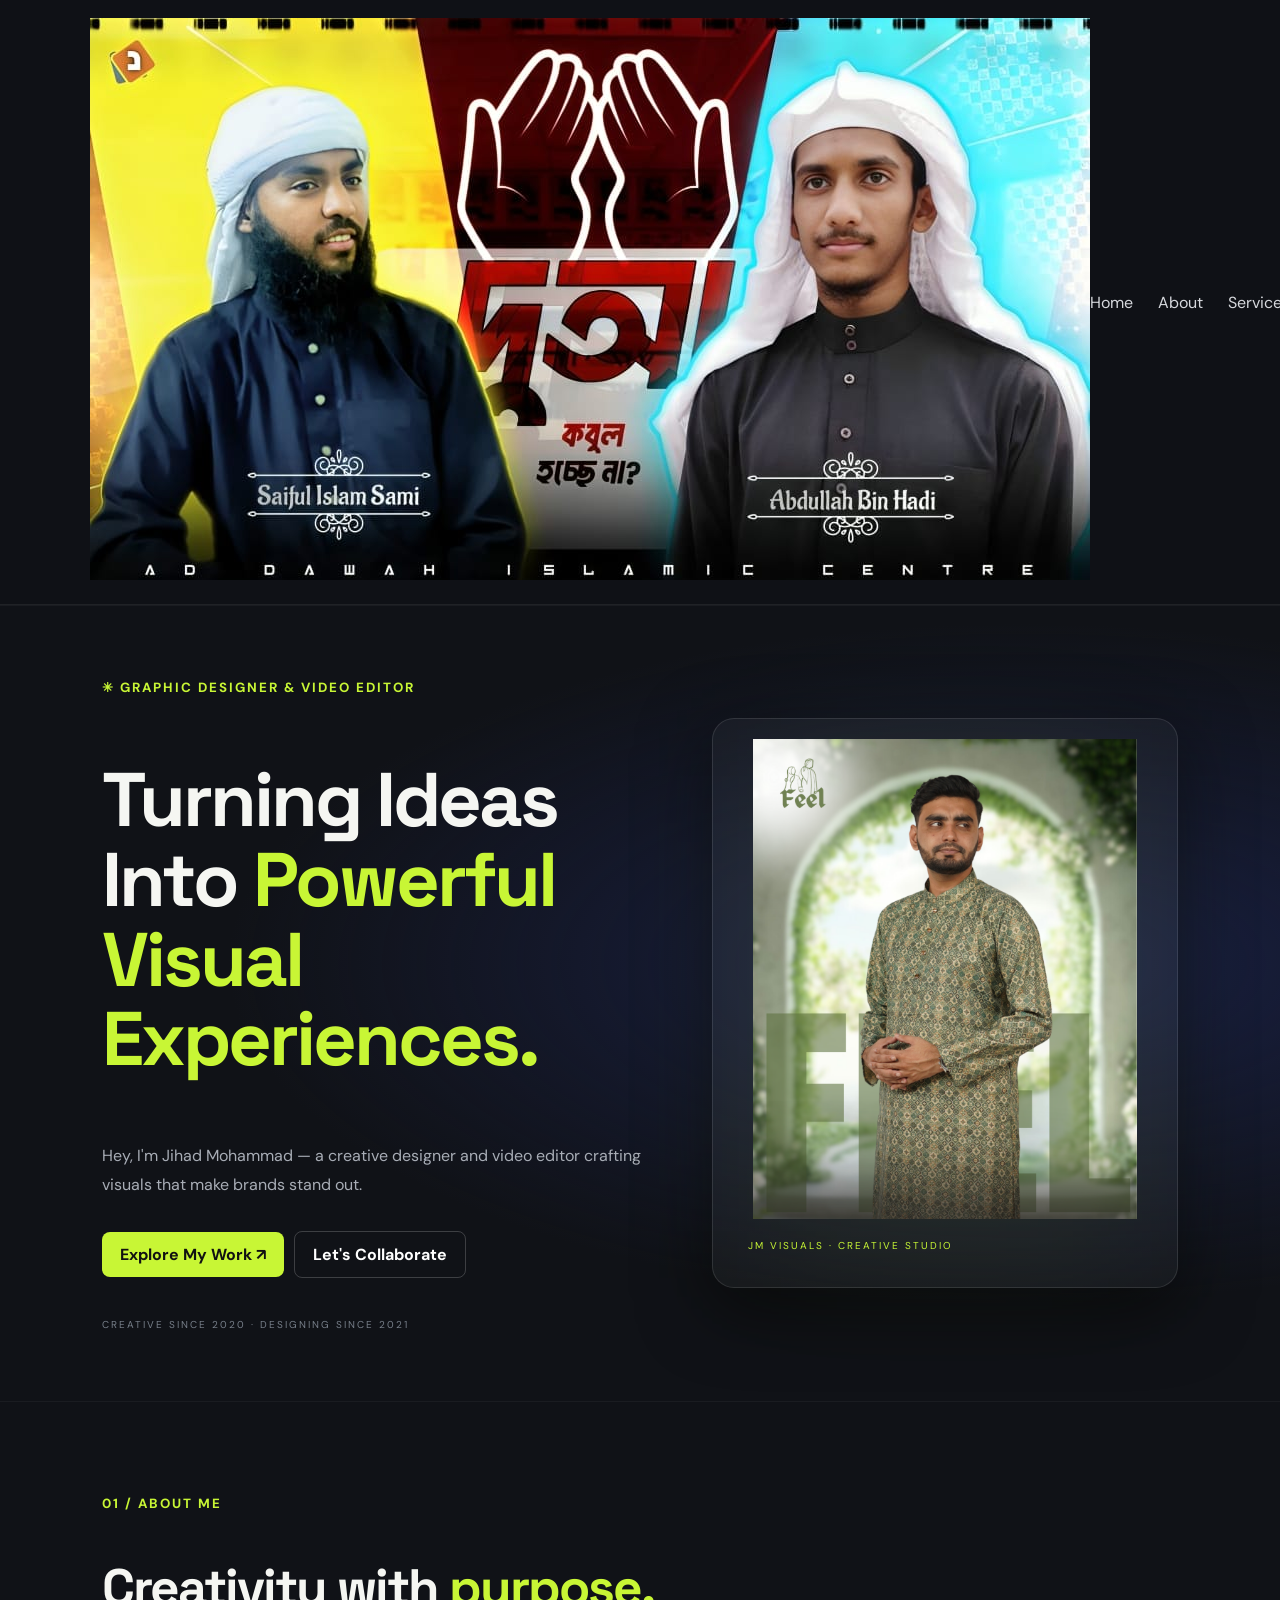
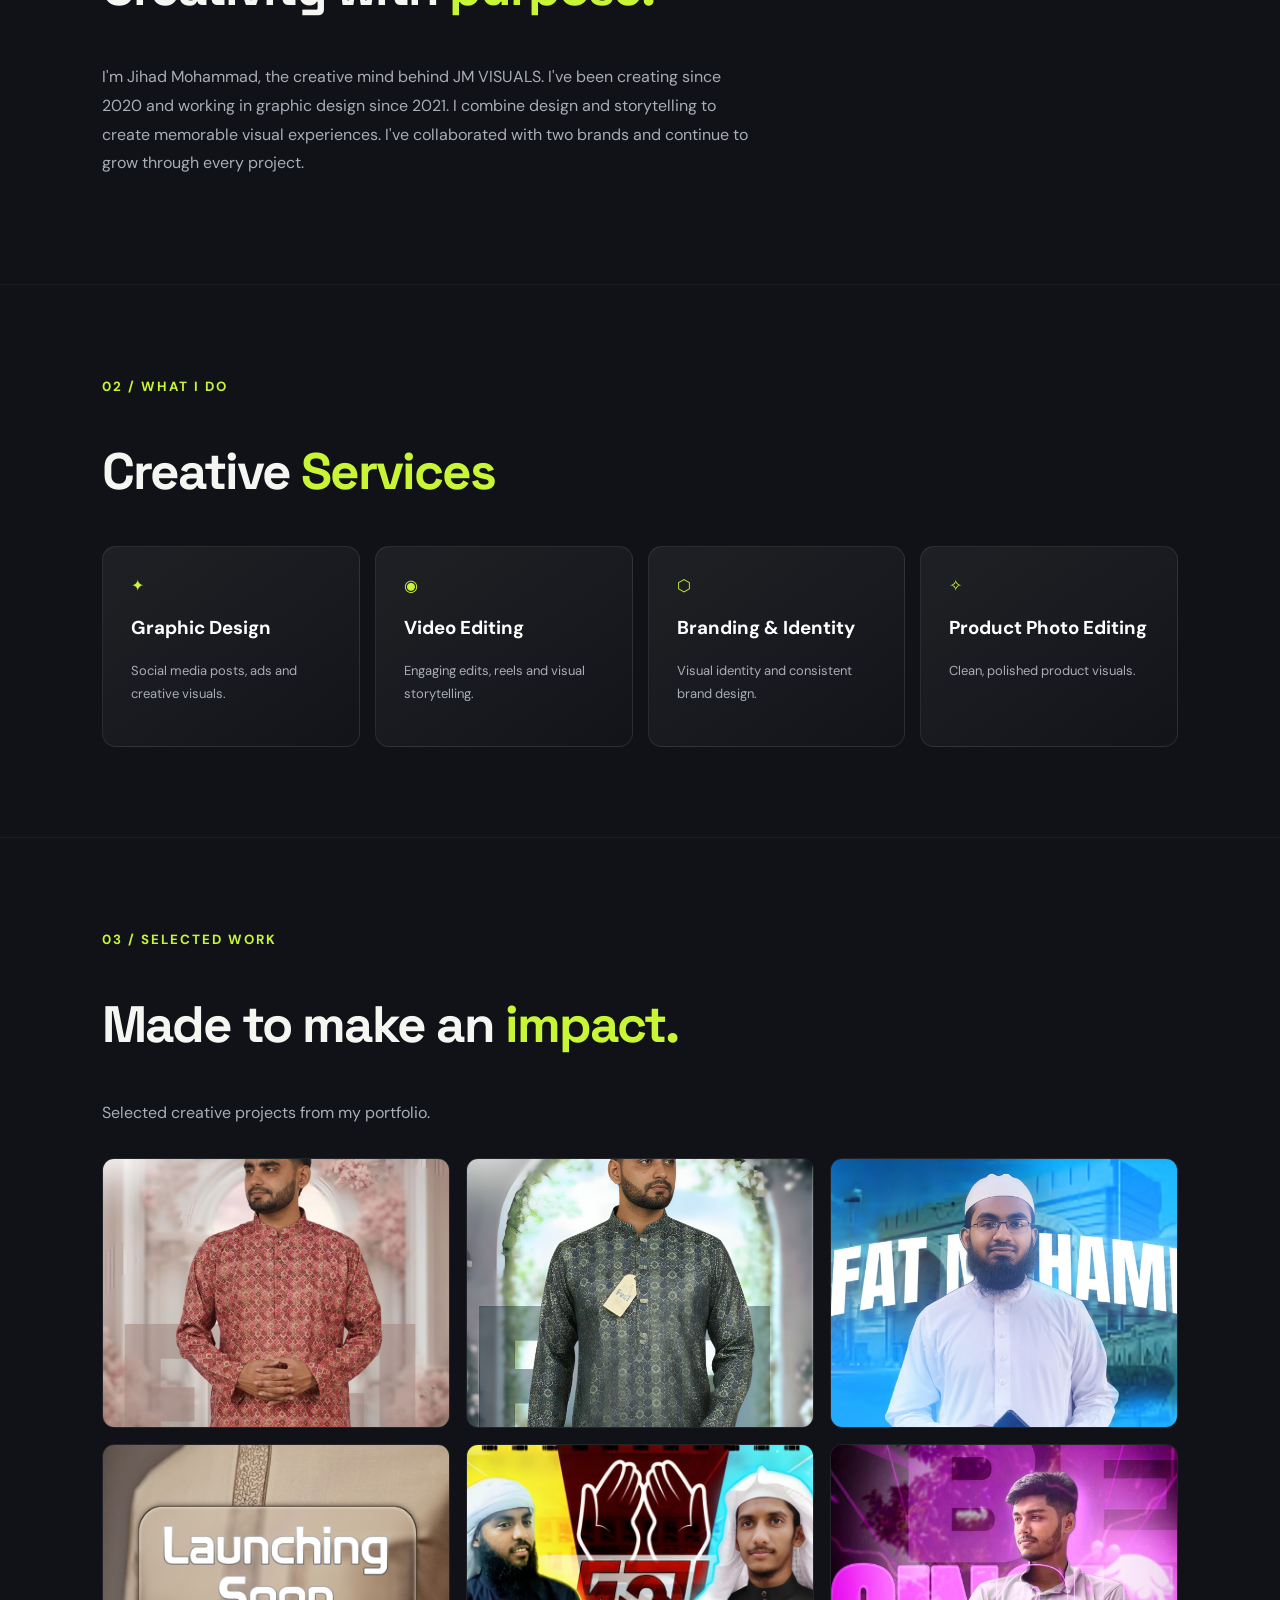
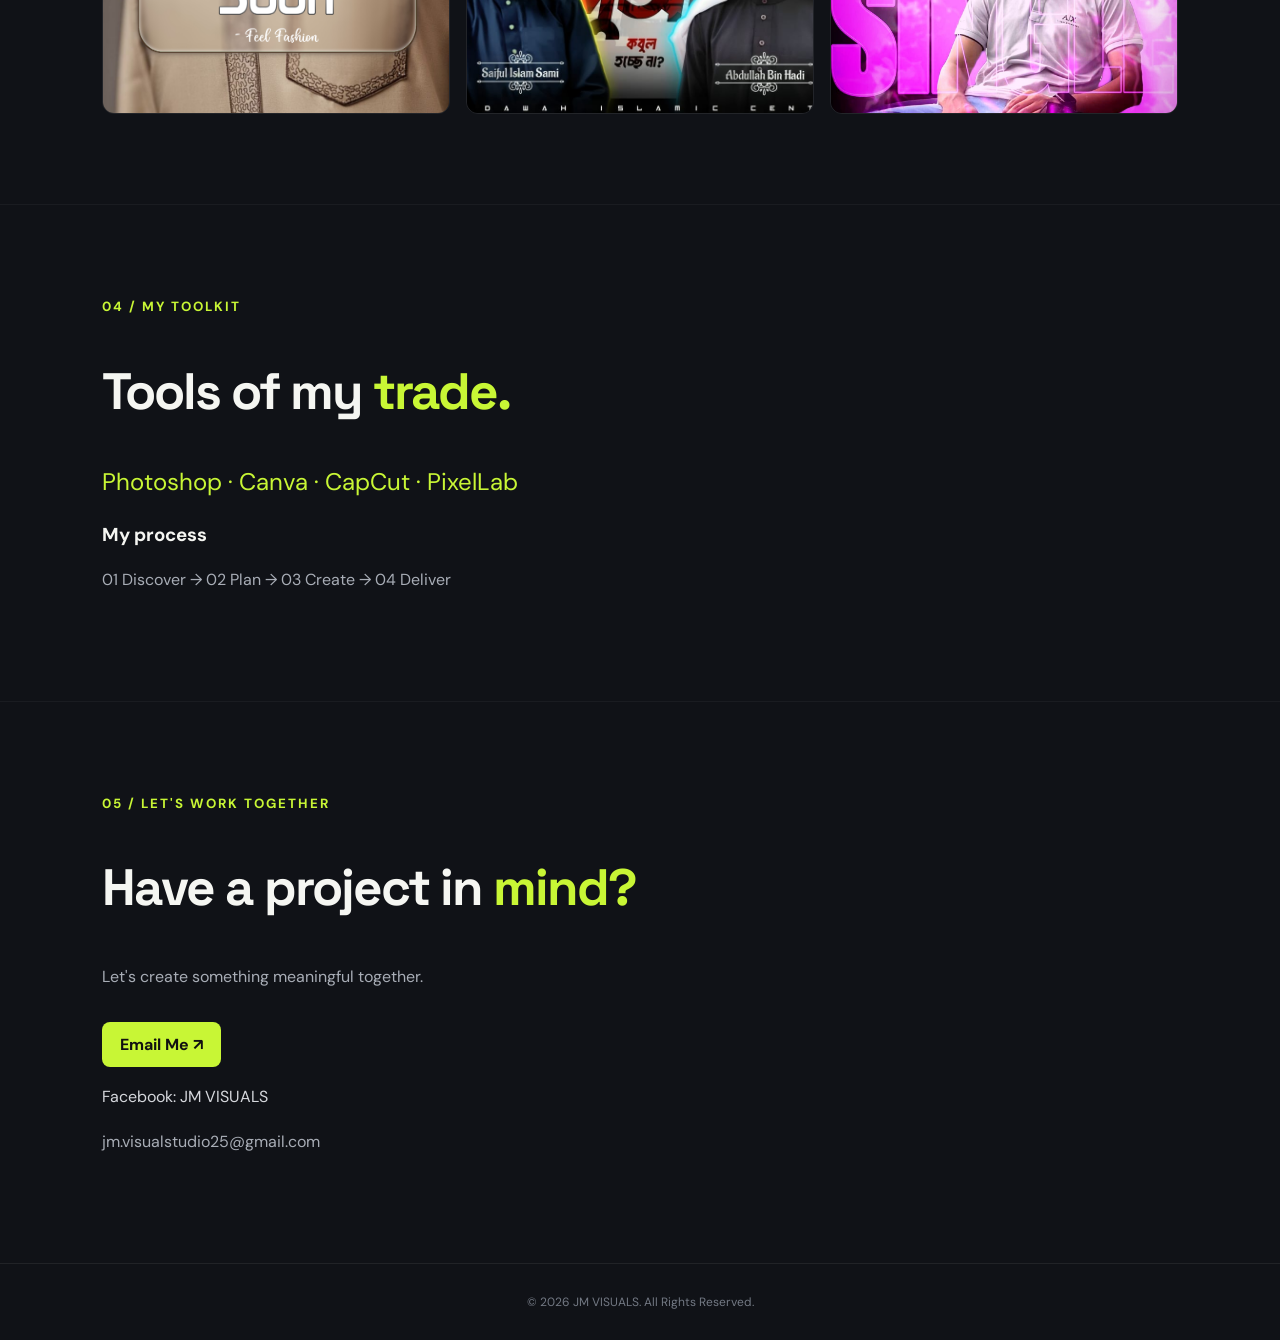
==== index.html @ fd51ce23 "Add official JM VISUALS logo to header" ====
<!DOCTYPE html>
<html lang="en"><head><meta charset="UTF-8"><meta name="viewport" content="width=device-width, initial-scale=1.0"><title>JM VISUALS — Creative Studio</title><meta name="description" content="JM VISUALS — Graphic Designer & Video Editor"><link rel="stylesheet" href="style.css"><link rel="preconnect" href="https://fonts.googleapis.com"><link href="https://fonts.googleapis.com/css2?family=DM+Sans:wght@400;500;700&family=Space+Grotesk:wght@400;600;700&display=swap" rel="stylesheet"></head>
<body><header><a class="logo" href="#home" aria-label="JM VISUALS Home"><img src="WhatsApp Image 2026-11-06 at 11.59.50 PM.jpeg" alt="JM VISUALS Logo"></a><nav><a href="#home">Home</a><a href="#about">About</a><a href="#services">Services</a><a href="#portfolio">Portfolio</a><a href="#contact">Contact</a></nav><a class="talk" href="#contact">Let's Talk ↗</a></header>
<main><section class="hero" id="home"><div><small>✳ GRAPHIC DESIGNER & VIDEO EDITOR</small><h1>Turning Ideas Into <em>Powerful Visual Experiences.</em></h1><p>Hey, I'm Jihad Mohammad — a creative designer and video editor crafting visuals that make brands stand out.</p><a class="btn" href="#portfolio">Explore My Work ↗</a><a class="btn secondary" href="#contact">Let's Collaborate</a><div class="meta">CREATIVE SINCE 2020 · DESIGNING SINCE 2021</div></div><div class="visual"><div class="glow"></div><img src="2.png" alt="JM Visuals creative work"><div class="tag">JM VISUALS · CREATIVE STUDIO</div></div></section>
<section id="about"><small>01 / ABOUT ME</small><h2>Creativity with <em>purpose.</em></h2><p>I'm Jihad Mohammad, the creative mind behind JM VISUALS. I've been creating since 2020 and working in graphic design since 2021. I combine design and storytelling to create memorable visual experiences. I've collaborated with two brands and continue to grow through every project.</p></section>
<section id="services"><small>02 / WHAT I DO</small><h2>Creative <em>Services</em></h2><div class="cards"><article>✦<h3>Graphic Design</h3><p>Social media posts, ads and creative visuals.</p></article><article>◉<h3>Video Editing</h3><p>Engaging edits, reels and visual storytelling.</p></article><article>⬡<h3>Branding & Identity</h3><p>Visual identity and consistent brand design.</p></article><article>✧<h3>Product Photo Editing</h3><p>Clean, polished product visuals.</p></article></div></section>
<section id="portfolio"><small>03 / SELECTED WORK</small><h2>Made to make an <em>impact.</em></h2><p>Selected creative projects from my portfolio.</p><div class="gallery"><img src="1.png" alt="JM design work"><img src="3.jpg" alt="JM design work"><img src="New Project.png" alt="JM design work"><img src="pan 2 mobile.png" alt="JM design work"><img src="WhatsApp Image 2026-11-06 at 11.59.50 PM.jpeg" alt="JM design work"><img src="WhatsApp Image 2026-11-06 at 11.59.51 PM.jpeg" alt="JM design work"></div></section>
<section id="skills"><small>04 / MY TOOLKIT</small><h2>Tools of my <em>trade.</em></h2><div class="tools">Photoshop · Canva · CapCut · PixelLab</div><h3>My process</h3><p>01 Discover → 02 Plan → 03 Create → 04 Deliver</p></section>
<section id="contact"><small>05 / LET'S WORK TOGETHER</small><h2>Have a project in <em>mind?</em></h2><p>Let's create something meaningful together.</p><a class="btn" href="mailto:jm.visualstudio25@gmail.com">Email Me ↗</a><p><a href="https://www.facebook.com/jmeditor24" target="_blank">Facebook: JM VISUALS</a></p><p>jm.visualstudio25@gmail.com</p></section></main><footer>© 2026 JM VISUALS. All Rights Reserved.</footer><script src="script.js"></script></body></html>
---- style.css ----
*{box-sizing:border-box}html{scroll-behavior:smooth}body{margin:0;background:#101217;color:#f5f6f2;font-family:'DM Sans',sans-serif}header{position:sticky;top:0;z-index:5;display:flex;align-items:center;justify-content:space-between;padding:18px 7%;background:#101217e8;backdrop-filter:blur(16px);border-bottom:1px solid #ffffff12}.logo{font:700 22px 'Space Grotesk';color:white;text-decoration:none}.logo span{color:#c8f635}nav{display:flex;gap:25px}nav a,section a,footer a{color:#d6d8dd;text-decoration:none}nav a:hover{color:#c8f635}.talk,.btn{background:#c8f635;color:#111;padding:12px 18px;border-radius:8px;text-decoration:none;font-weight:700}.hero{min-height:85vh;display:grid;grid-template-columns:1.1fr .9fr;align-items:center;gap:40px;padding:70px 8%;background:radial-gradient(ellipse at 80% 45%,#192044 0%,transparent 55%)}small{color:#c8f635;letter-spacing:2px;font-weight:700}.hero h1{font:700 clamp(42px,6vw,76px)/1.05 'Space Grotesk';letter-spacing:-3px}.hero em,h2 em{font-style:normal;color:#c8f635}.hero p,section p{color:#a8adb6;line-height:1.8;max-width:650px}.btn{display:inline-block;margin:15px 10px 0 0}.secondary{background:transparent;border:1px solid #ffffff30;color:#fff}.meta{font-size:10px;letter-spacing:2px;color:#777f8a;margin-top:40px}.visual{position:relative;border:1px solid #ffffff1c;background:#ffffff08;padding:20px;border-radius:22px;box-shadow:0 20px 70px #0008}.visual img{width:100%;max-height:480px;object-fit:contain;border-radius:12px;position:relative}.tag{font-size:10px;color:#c8f635;letter-spacing:2px;padding:15px}.glow{position:absolute;inset:10%;background:#c8f63516;filter:blur(70px)}section{padding:90px 8%;border-top:1px solid #ffffff0b}h2{font:700 clamp(34px,4vw,56px) 'Space Grotesk';letter-spacing:-2px}.cards{display:grid;grid-template-columns:repeat(4,1fr);gap:15px;margin-top:30px}.cards article{padding:28px;background:linear-gradient(145deg,#ffffff10,#ffffff03);border:1px solid #ffffff16;border-radius:14px;color:#c8f635}.cards h3{color:white}.cards p{font-size:13px}.gallery{display:grid;grid-template-columns:repeat(3,1fr);gap:16px;margin-top:30px}.gallery img{width:100%;height:270px;object-fit:cover;border-radius:12px;border:1px solid #ffffff14;transition:.3s}.gallery img:hover{transform:translateY(-5px);border-color:#c8f635}.tools{font-size:24px;color:#c8f635;margin:25px 0}footer{text-align:center;padding:30px;color:#737984;border-top:1px solid #ffffff12;font-size:12px}@media(max-width:800px){header{flex-wrap:wrap;gap:15px}nav{order:3;width:100%;justify-content:center;gap:13px;flex-wrap:wrap}nav a{font-size:12px}.hero{grid-template-columns:1fr;padding:60px 6%}.cards{grid-template-columns:repeat(2,1fr)}.gallery{grid-template-columns:repeat(2,1fr)}}@media(max-width:480px){.cards,.gallery{grid-template-columns:1fr}.gallery img{height:auto;max-height:350px}.hero h1{letter-spacing:-1.5px}}
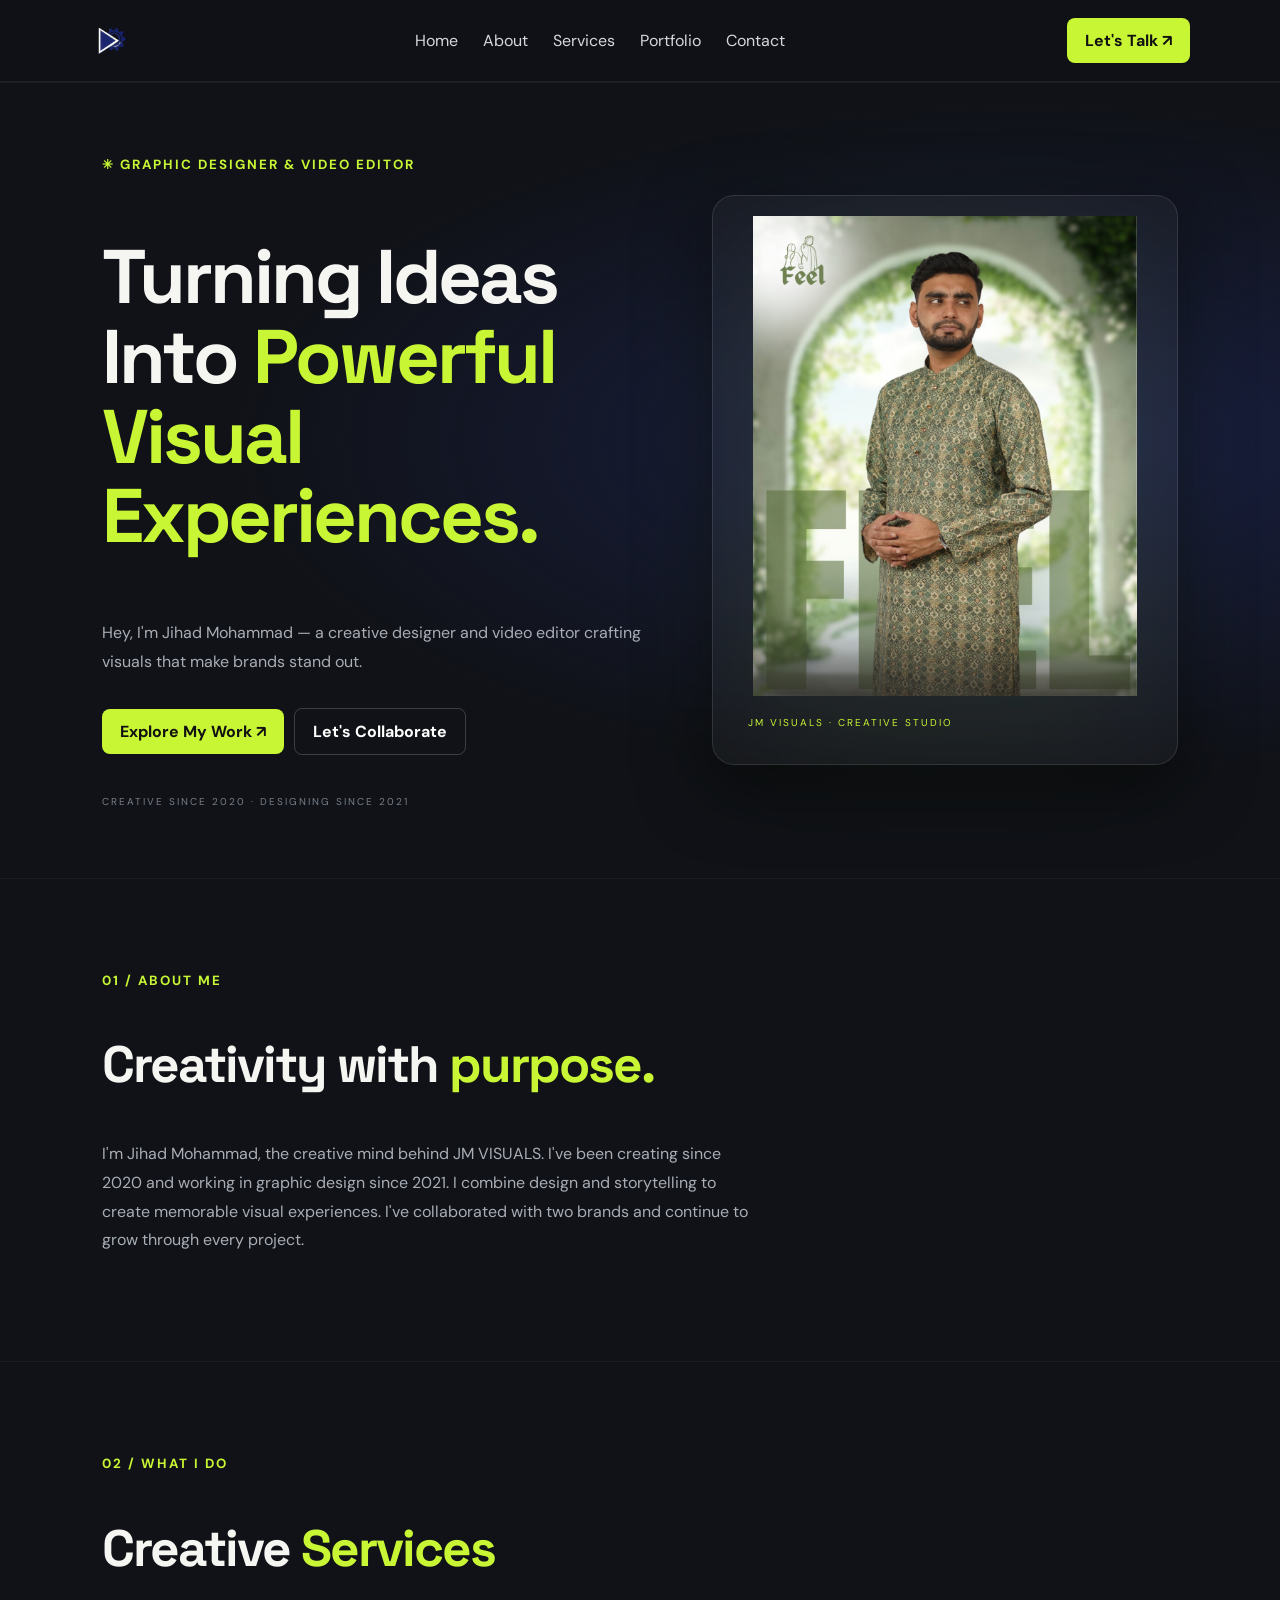
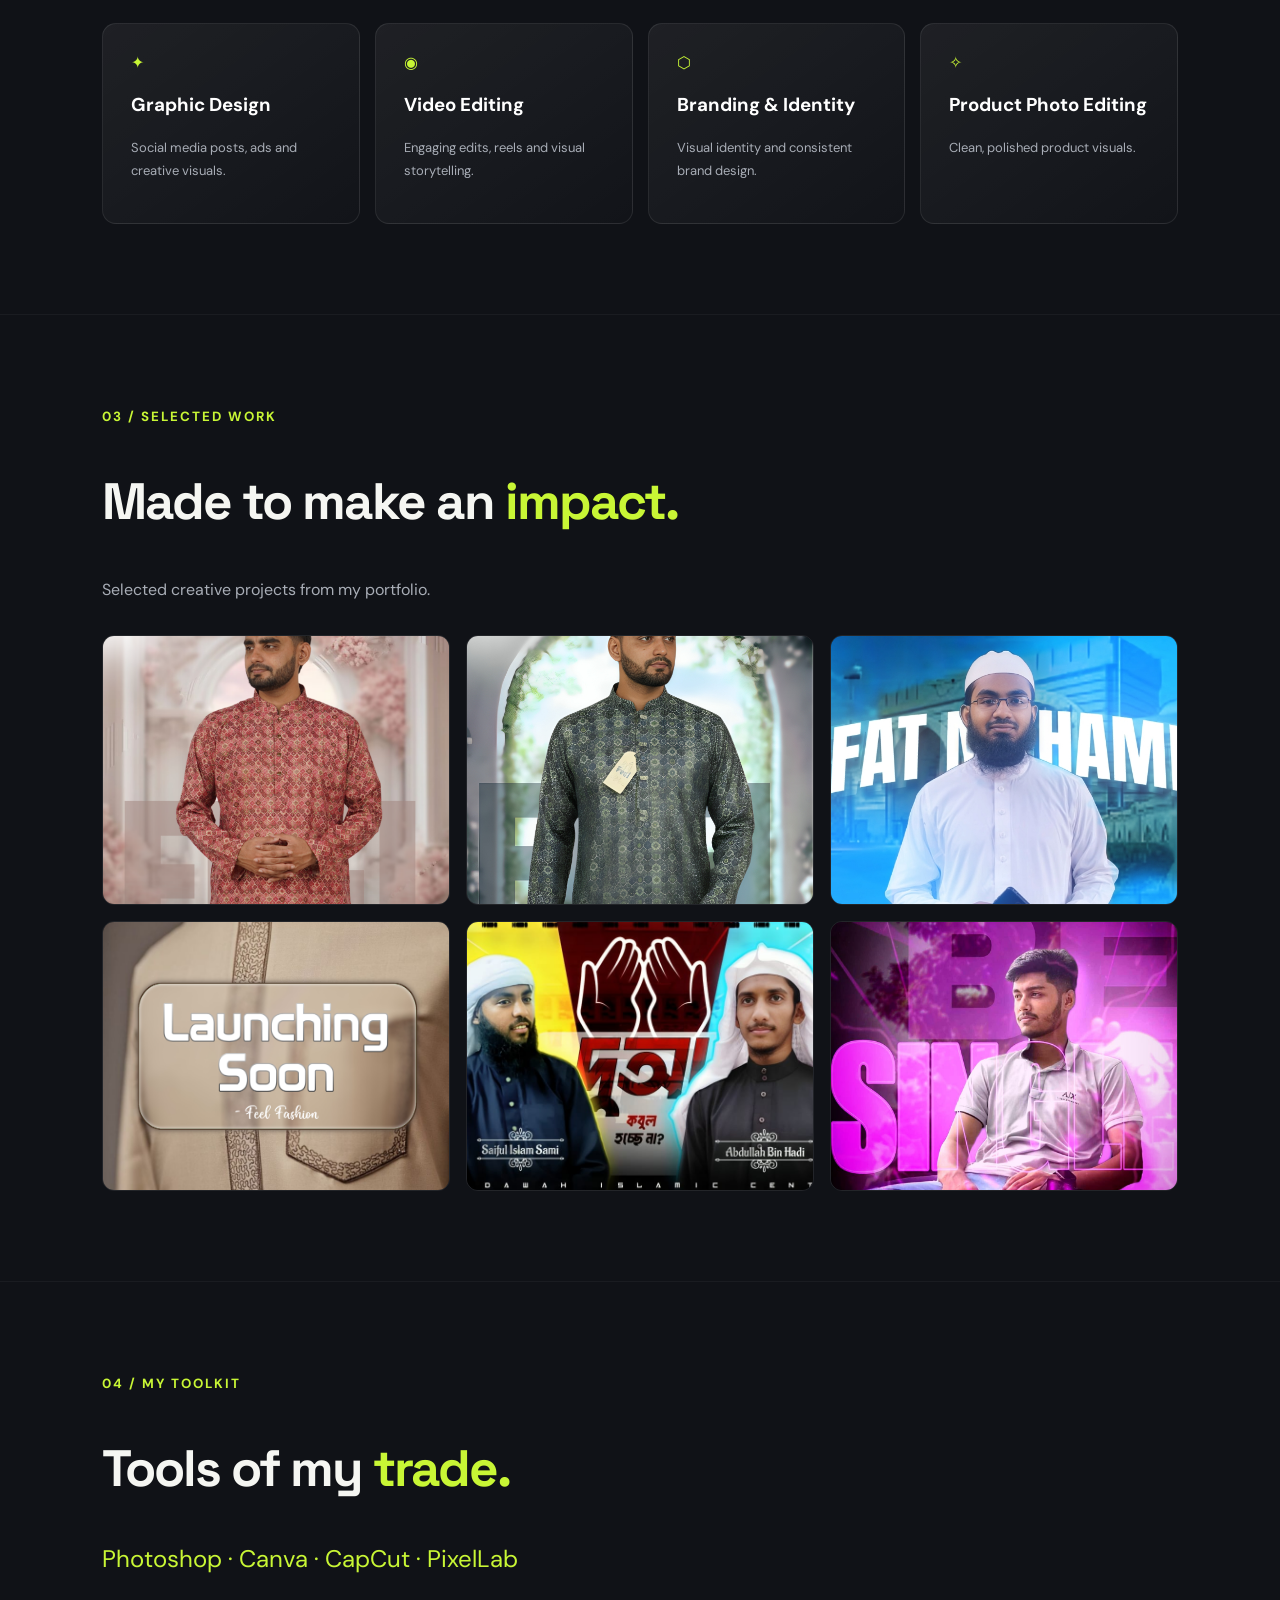
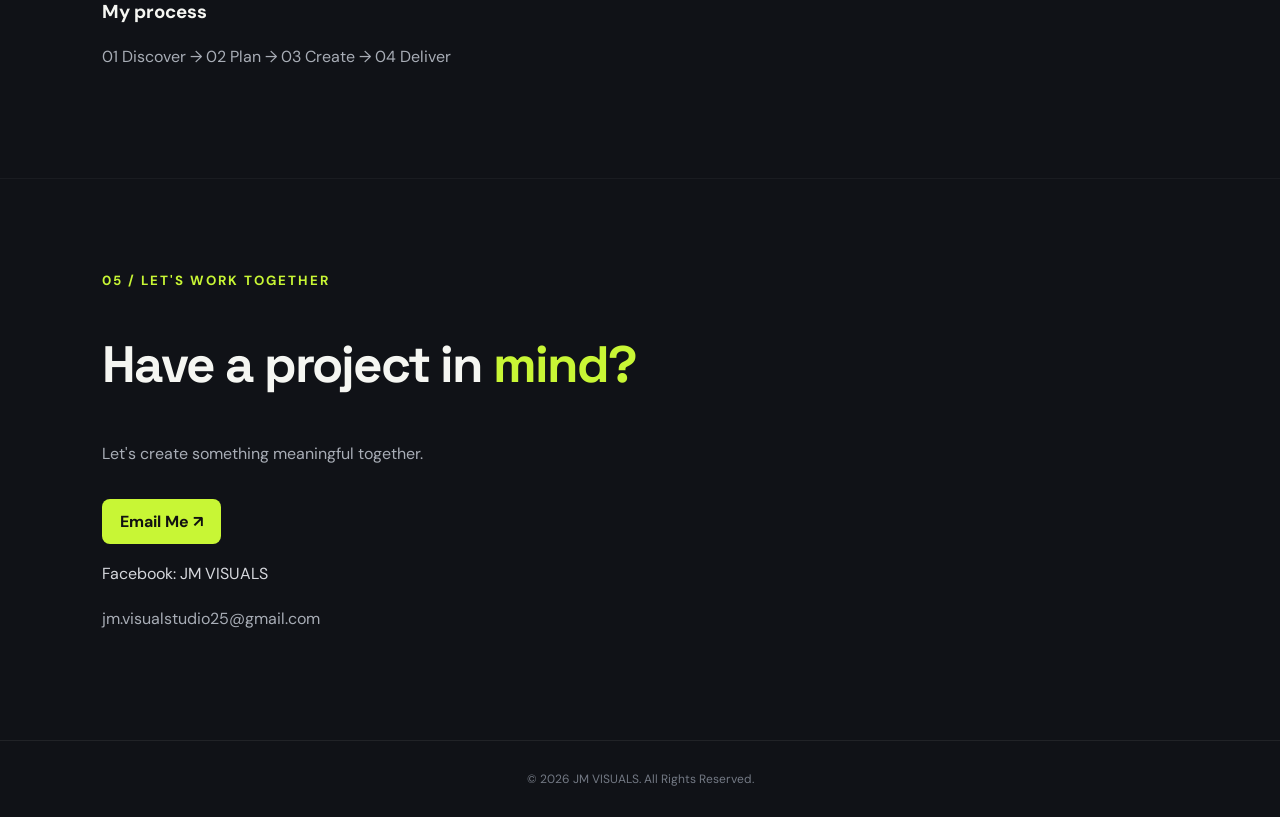
==== commit 88a544cd: "Use uploaded JM VISUALS logo in website header" ====
--- a/index.html
+++ b/index.html
@@ -1,6 +1,6 @@
 <!DOCTYPE html>
 <html lang="en"><head><meta charset="UTF-8"><meta name="viewport" content="width=device-width, initial-scale=1.0"><title>JM VISUALS — Creative Studio</title><meta name="description" content="JM VISUALS — Graphic Designer & Video Editor"><link rel="stylesheet" href="style.css"><link rel="preconnect" href="https://fonts.googleapis.com"><link href="https://fonts.googleapis.com/css2?family=DM+Sans:wght@400;500;700&family=Space+Grotesk:wght@400;600;700&display=swap" rel="stylesheet"></head>
-<body><header><a class="logo" href="#home" aria-label="JM VISUALS Home"><img src="WhatsApp Image 2026-11-06 at 11.59.50 PM.jpeg" alt="JM VISUALS Logo"></a><nav><a href="#home">Home</a><a href="#about">About</a><a href="#services">Services</a><a href="#portfolio">Portfolio</a><a href="#contact">Contact</a></nav><a class="talk" href="#contact">Let's Talk ↗</a></header>
+<body><header><a class="logo" href="#home" aria-label="JM VISUALS Home"><img src="JM VISUALS LOGO.png" alt="JM VISUALS Logo"></a><nav><a href="#home">Home</a><a href="#about">About</a><a href="#services">Services</a><a href="#portfolio">Portfolio</a><a href="#contact">Contact</a></nav><a class="talk" href="#contact">Let's Talk ↗</a></header>
 <main><section class="hero" id="home"><div><small>✳ GRAPHIC DESIGNER & VIDEO EDITOR</small><h1>Turning Ideas Into <em>Powerful Visual Experiences.</em></h1><p>Hey, I'm Jihad Mohammad — a creative designer and video editor crafting visuals that make brands stand out.</p><a class="btn" href="#portfolio">Explore My Work ↗</a><a class="btn secondary" href="#contact">Let's Collaborate</a><div class="meta">CREATIVE SINCE 2020 · DESIGNING SINCE 2021</div></div><div class="visual"><div class="glow"></div><img src="2.png" alt="JM Visuals creative work"><div class="tag">JM VISUALS · CREATIVE STUDIO</div></div></section>
 <section id="about"><small>01 / ABOUT ME</small><h2>Creativity with <em>purpose.</em></h2><p>I'm Jihad Mohammad, the creative mind behind JM VISUALS. I've been creating since 2020 and working in graphic design since 2021. I combine design and storytelling to create memorable visual experiences. I've collaborated with two brands and continue to grow through every project.</p></section>
 <section id="services"><small>02 / WHAT I DO</small><h2>Creative <em>Services</em></h2><div class="cards"><article>✦<h3>Graphic Design</h3><p>Social media posts, ads and creative visuals.</p></article><article>◉<h3>Video Editing</h3><p>Engaging edits, reels and visual storytelling.</p></article><article>⬡<h3>Branding & Identity</h3><p>Visual identity and consistent brand design.</p></article><article>✧<h3>Product Photo Editing</h3><p>Clean, polished product visuals.</p></article></div></section>
--- a/style.css
+++ b/style.css
@@ -1 +1 @@
-*{box-sizing:border-box}html{scroll-behavior:smooth}body{margin:0;background:#101217;color:#f5f6f2;font-family:'DM Sans',sans-serif}header{position:sticky;top:0;z-index:5;display:flex;align-items:center;justify-content:space-between;padding:18px 7%;background:#101217e8;backdrop-filter:blur(16px);border-bottom:1px solid #ffffff12}.logo{font:700 22px 'Space Grotesk';color:white;text-decoration:none}.logo span{color:#c8f635}nav{display:flex;gap:25px}nav a,section a,footer a{color:#d6d8dd;text-decoration:none}nav a:hover{color:#c8f635}.talk,.btn{background:#c8f635;color:#111;padding:12px 18px;border-radius:8px;text-decoration:none;font-weight:700}.hero{min-height:85vh;display:grid;grid-template-columns:1.1fr .9fr;align-items:center;gap:40px;padding:70px 8%;background:radial-gradient(ellipse at 80% 45%,#192044 0%,transparent 55%)}small{color:#c8f635;letter-spacing:2px;font-weight:700}.hero h1{font:700 clamp(42px,6vw,76px)/1.05 'Space Grotesk';letter-spacing:-3px}.hero em,h2 em{font-style:normal;color:#c8f635}.hero p,section p{color:#a8adb6;line-height:1.8;max-width:650px}.btn{display:inline-block;margin:15px 10px 0 0}.secondary{background:transparent;border:1px solid #ffffff30;color:#fff}.meta{font-size:10px;letter-spacing:2px;color:#777f8a;margin-top:40px}.visual{position:relative;border:1px solid #ffffff1c;background:#ffffff08;padding:20px;border-radius:22px;box-shadow:0 20px 70px #0008}.visual img{width:100%;max-height:480px;object-fit:contain;border-radius:12px;position:relative}.tag{font-size:10px;color:#c8f635;letter-spacing:2px;padding:15px}.glow{position:absolute;inset:10%;background:#c8f63516;filter:blur(70px)}section{padding:90px 8%;border-top:1px solid #ffffff0b}h2{font:700 clamp(34px,4vw,56px) 'Space Grotesk';letter-spacing:-2px}.cards{display:grid;grid-template-columns:repeat(4,1fr);gap:15px;margin-top:30px}.cards article{padding:28px;background:linear-gradient(145deg,#ffffff10,#ffffff03);border:1px solid #ffffff16;border-radius:14px;color:#c8f635}.cards h3{color:white}.cards p{font-size:13px}.gallery{display:grid;grid-template-columns:repeat(3,1fr);gap:16px;margin-top:30px}.gallery img{width:100%;height:270px;object-fit:cover;border-radius:12px;border:1px solid #ffffff14;transition:.3s}.gallery img:hover{transform:translateY(-5px);border-color:#c8f635}.tools{font-size:24px;color:#c8f635;margin:25px 0}footer{text-align:center;padding:30px;color:#737984;border-top:1px solid #ffffff12;font-size:12px}@media(max-width:800px){header{flex-wrap:wrap;gap:15px}nav{order:3;width:100%;justify-content:center;gap:13px;flex-wrap:wrap}nav a{font-size:12px}.hero{grid-template-columns:1fr;padding:60px 6%}.cards{grid-template-columns:repeat(2,1fr)}.gallery{grid-template-columns:repeat(2,1fr)}}@media(max-width:480px){.cards,.gallery{grid-template-columns:1fr}.gallery img{height:auto;max-height:350px}.hero h1{letter-spacing:-1.5px}}+*{box-sizing:border-box}html{scroll-behavior:smooth}body{margin:0;background:#101217;color:#f5f6f2;font-family:'DM Sans',sans-serif}header{position:sticky;top:0;z-index:5;display:flex;align-items:center;justify-content:space-between;padding:18px 7%;background:#101217e8;backdrop-filter:blur(16px);border-bottom:1px solid #ffffff12}.logo{font:700 22px 'Space Grotesk';color:white;text-decoration:none}.logo span{color:#c8f635}.logo img{display:block;height:42px;width:auto;max-width:180px;object-fit:contain}nav{display:flex;gap:25px}nav a,section a,footer a{color:#d6d8dd;text-decoration:none}nav a:hover{color:#c8f635}.talk,.btn{background:#c8f635;color:#111;padding:12px 18px;border-radius:8px;text-decoration:none;font-weight:700}.hero{min-height:85vh;display:grid;grid-template-columns:1.1fr .9fr;align-items:center;gap:40px;padding:70px 8%;background:radial-gradient(ellipse at 80% 45%,#192044 0%,transparent 55%)}small{color:#c8f635;letter-spacing:2px;font-weight:700}.hero h1{font:700 clamp(42px,6vw,76px)/1.05 'Space Grotesk';letter-spacing:-3px}.hero em,h2 em{font-style:normal;color:#c8f635}.hero p,section p{color:#a8adb6;line-height:1.8;max-width:650px}.btn{display:inline-block;margin:15px 10px 0 0}.secondary{background:transparent;border:1px solid #ffffff30;color:#fff}.meta{font-size:10px;letter-spacing:2px;color:#777f8a;margin-top:40px}.visual{position:relative;border:1px solid #ffffff1c;background:#ffffff08;padding:20px;border-radius:22px;box-shadow:0 20px 70px #0008}.visual img{width:100%;max-height:480px;object-fit:contain;border-radius:12px;position:relative}.tag{font-size:10px;color:#c8f635;letter-spacing:2px;padding:15px}.glow{position:absolute;inset:10%;background:#c8f63516;filter:blur(70px)}section{padding:90px 8%;border-top:1px solid #ffffff0b}h2{font:700 clamp(34px,4vw,56px) 'Space Grotesk';letter-spacing:-2px}.cards{display:grid;grid-template-columns:repeat(4,1fr);gap:15px;margin-top:30px}.cards article{padding:28px;background:linear-gradient(145deg,#ffffff10,#ffffff03);border:1px solid #ffffff16;border-radius:14px;color:#c8f635}.cards h3{color:white}.cards p{font-size:13px}.gallery{display:grid;grid-template-columns:repeat(3,1fr);gap:16px;margin-top:30px}.gallery img{width:100%;height:270px;object-fit:cover;border-radius:12px;border:1px solid #ffffff14;transition:.3s}.gallery img:hover{transform:translateY(-5px);border-color:#c8f635}.tools{font-size:24px;color:#c8f635;margin:25px 0}footer{text-align:center;padding:30px;color:#737984;border-top:1px solid #ffffff12;font-size:12px}@media(max-width:800px){header{flex-wrap:wrap;gap:15px}nav{order:3;width:100%;justify-content:center;gap:13px;flex-wrap:wrap}nav a{font-size:12px}.hero{grid-template-columns:1fr;padding:60px 6%}.cards{grid-template-columns:repeat(2,1fr)}.gallery{grid-template-columns:repeat(2,1fr)}}@media(max-width:480px){.cards,.gallery{grid-template-columns:1fr}.gallery img{height:auto;max-height:350px}.hero h1{letter-spacing:-1.5px}}
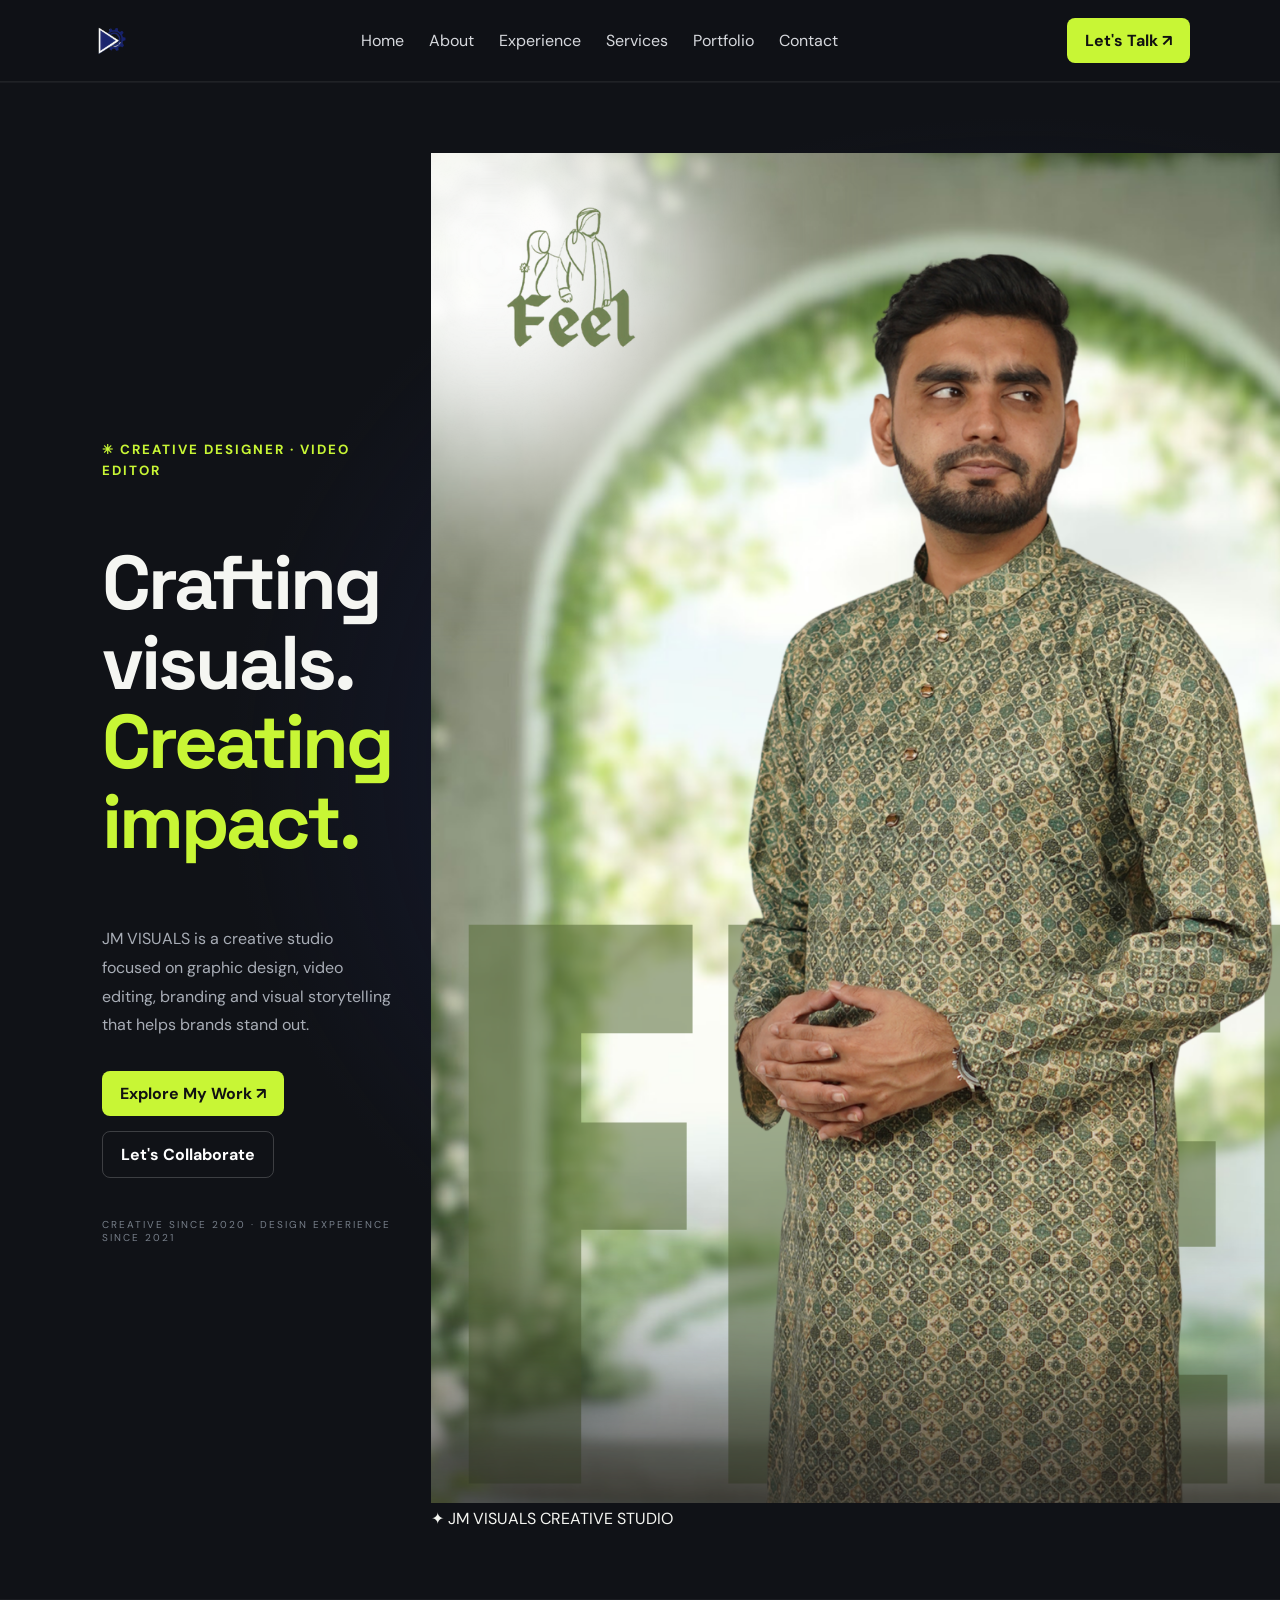
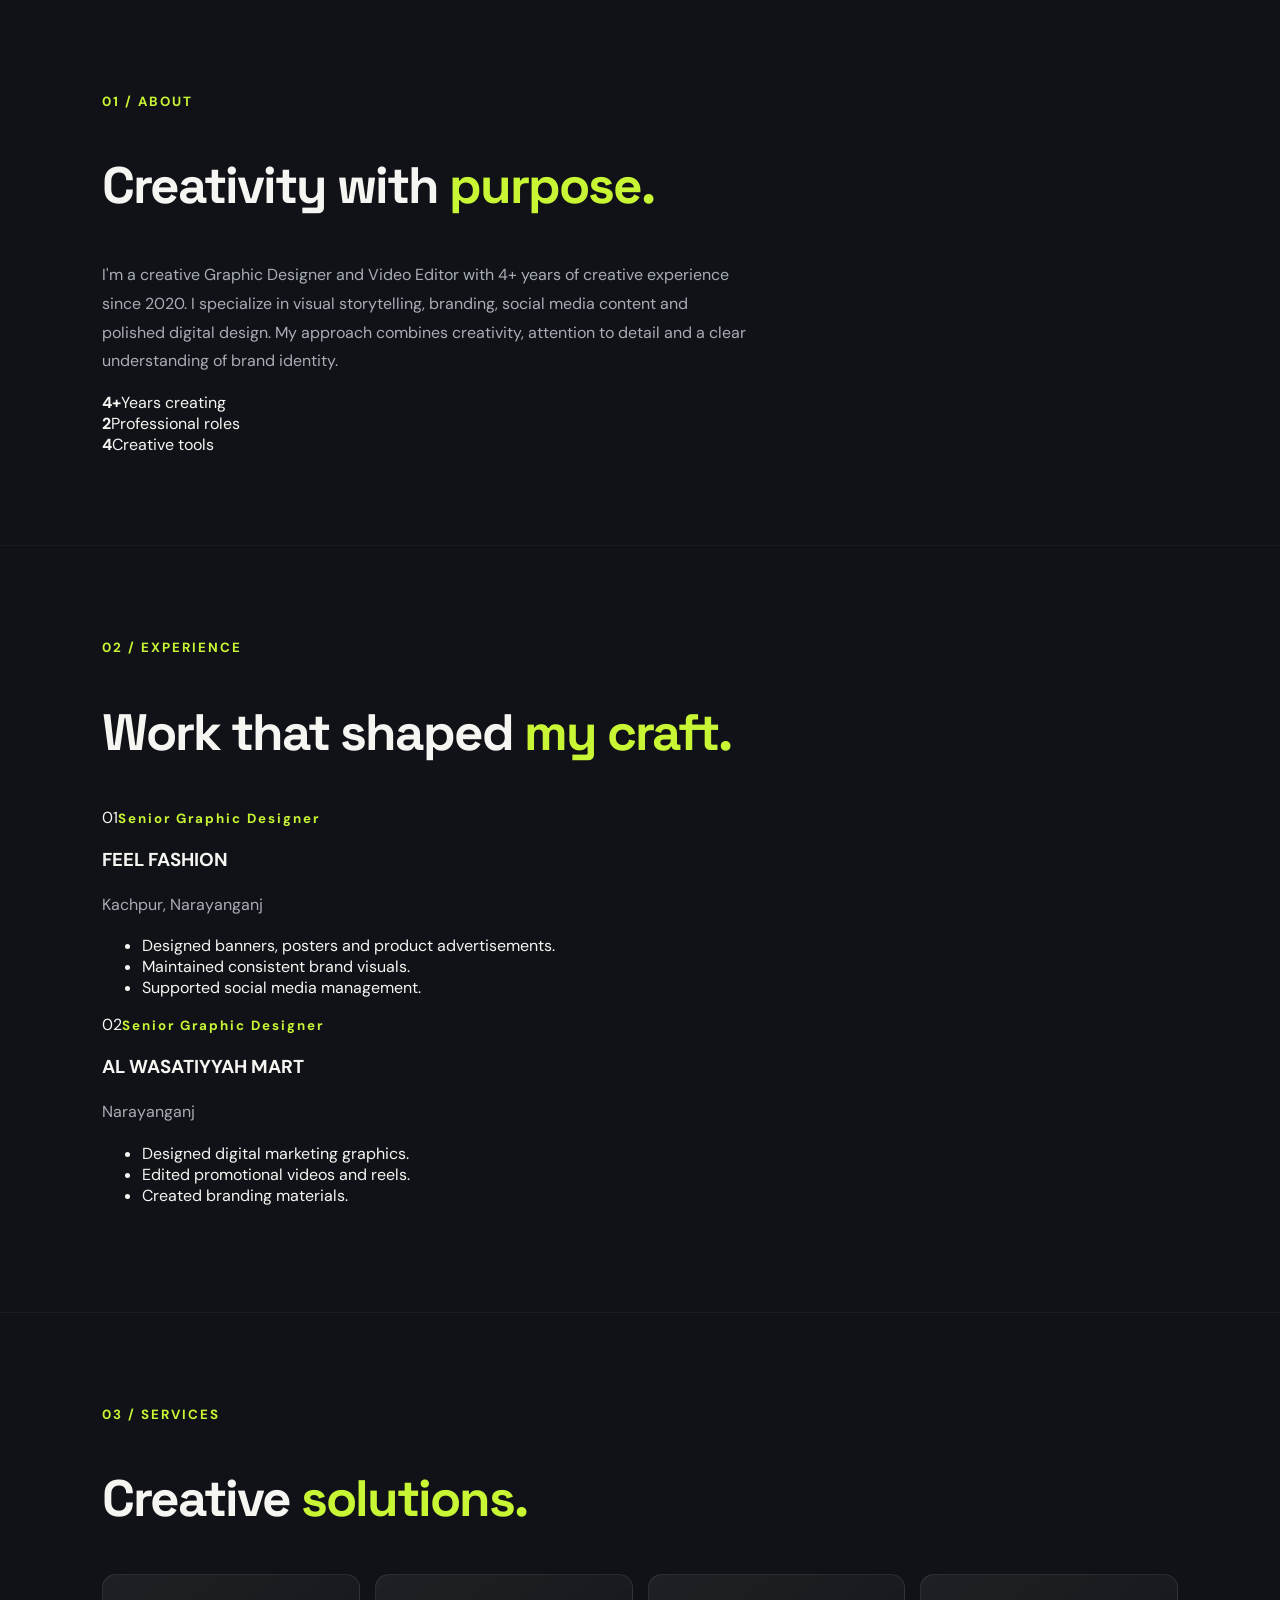
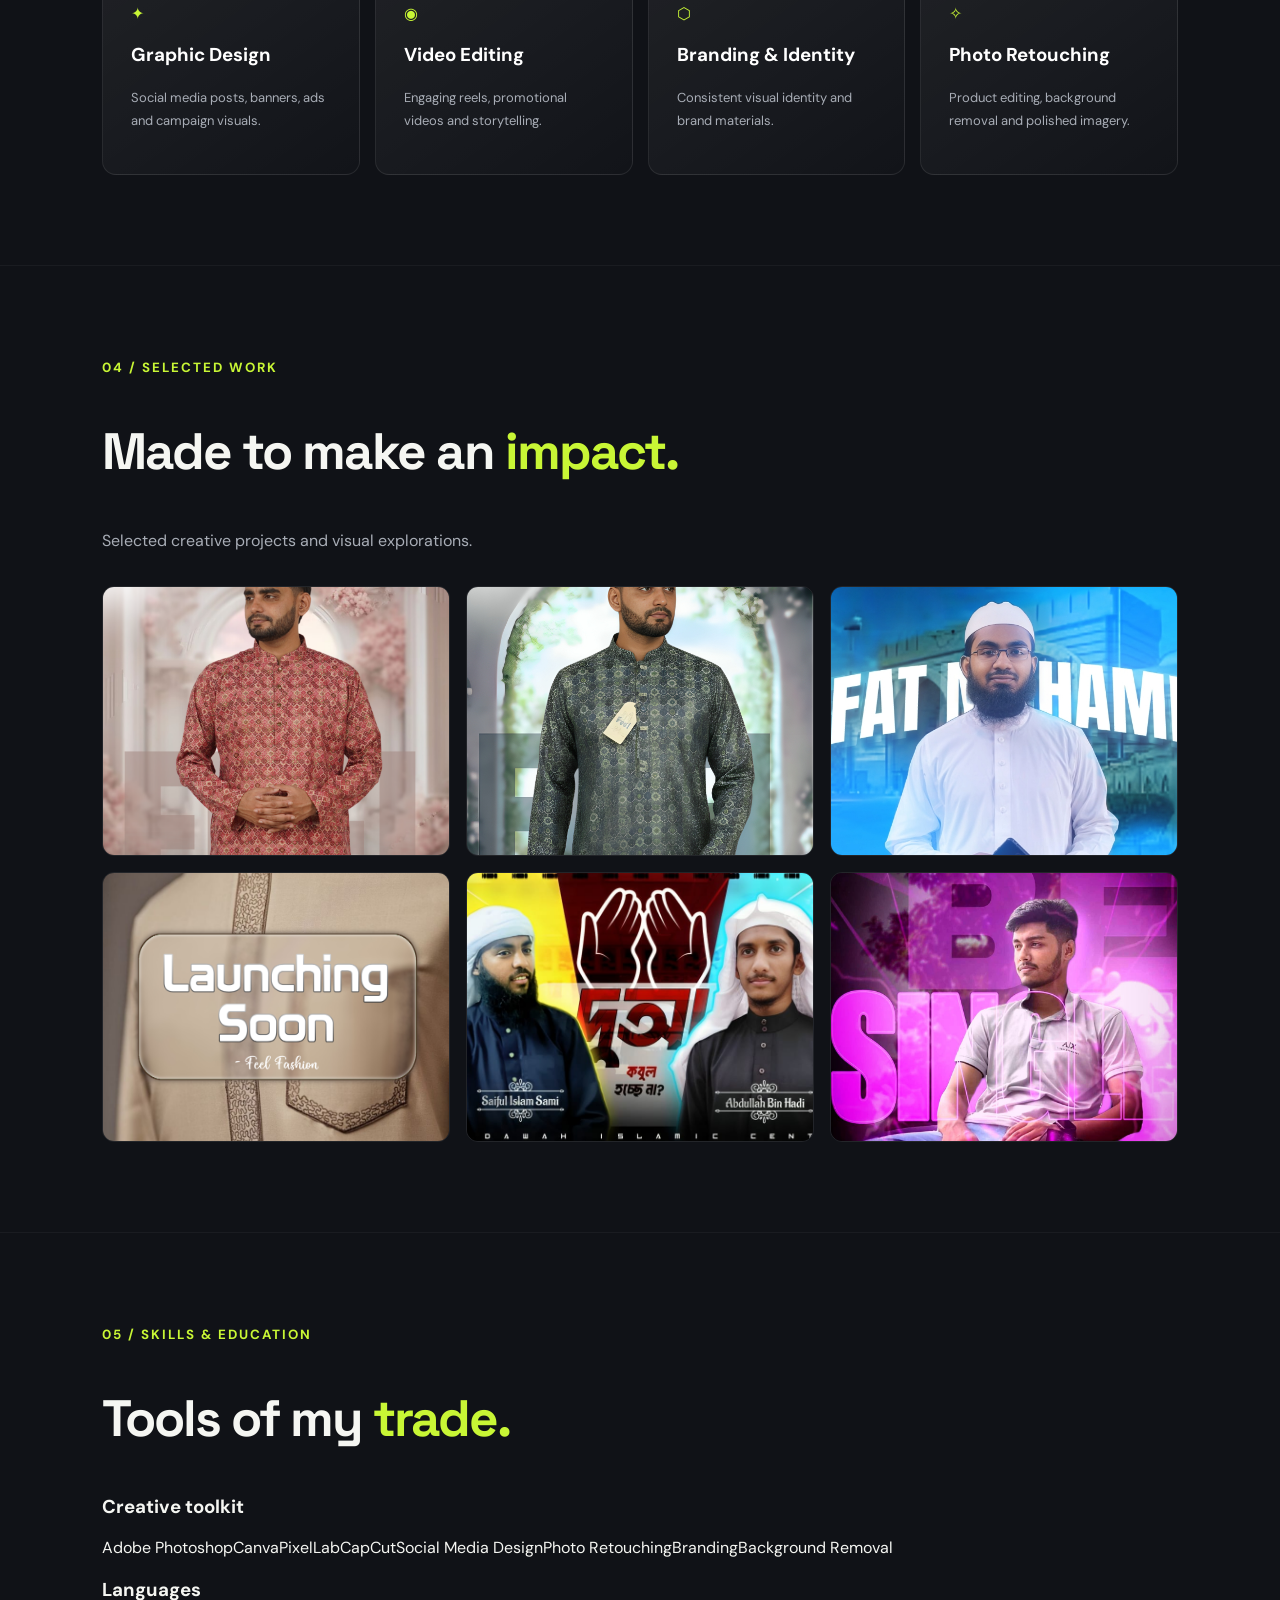
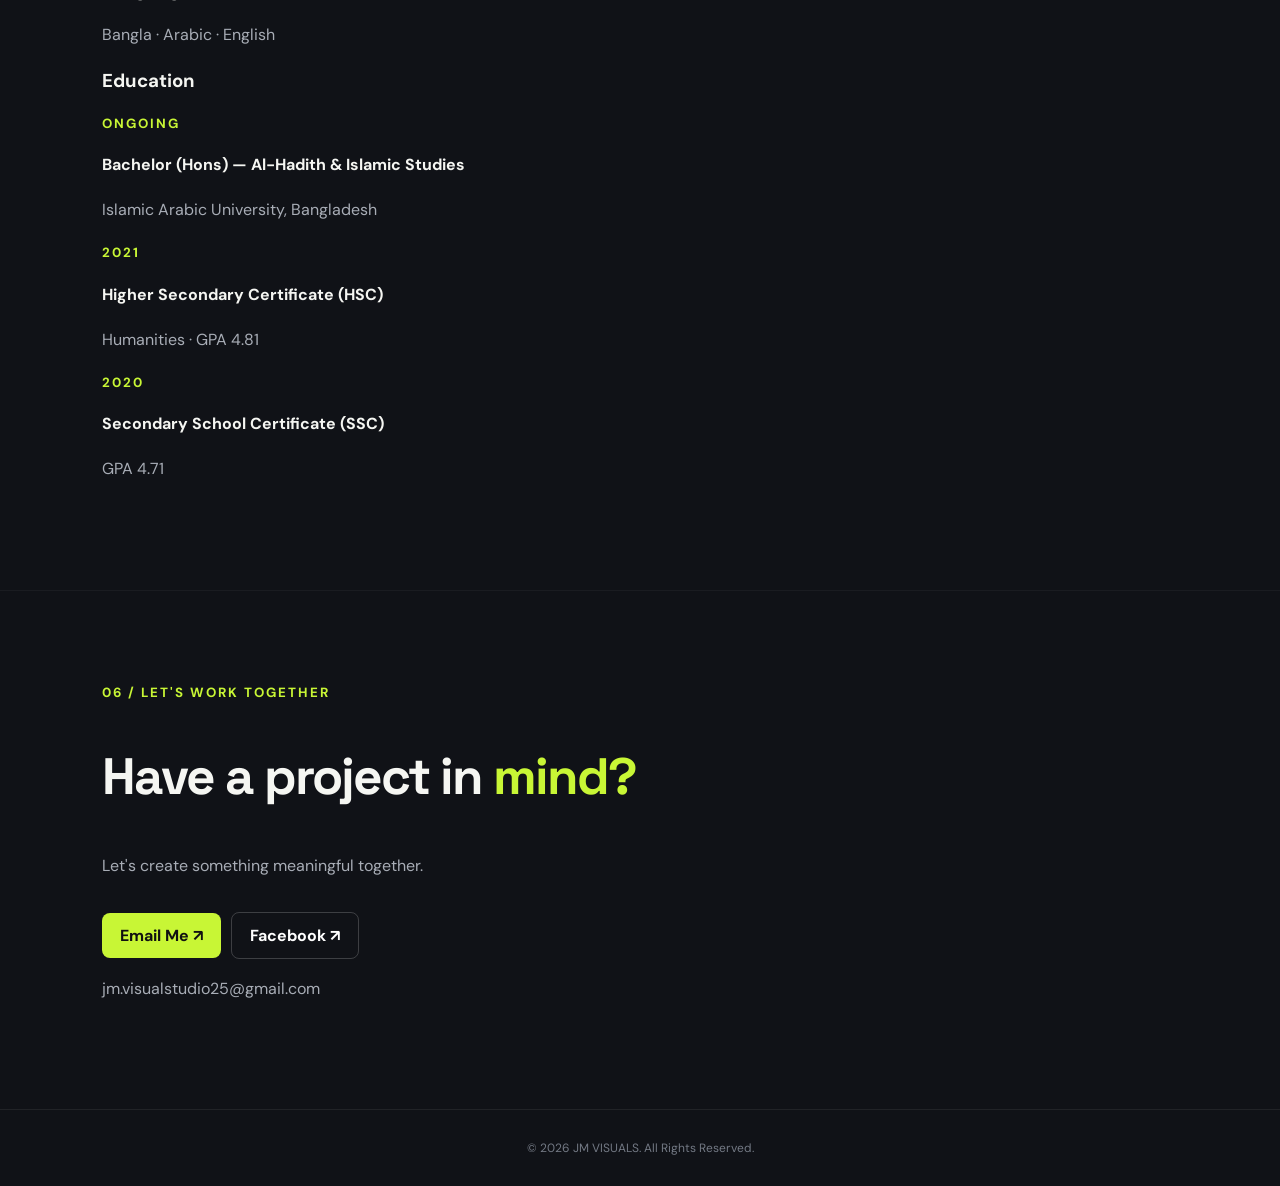
==== commit f9dae68e: "Upgrade portfolio content and glassmorphism sections" ====
--- a/index.html
+++ b/index.html
@@ -1,9 +1,22 @@
 <!DOCTYPE html>
-<html lang="en"><head><meta charset="UTF-8"><meta name="viewport" content="width=device-width, initial-scale=1.0"><title>JM VISUALS — Creative Studio</title><meta name="description" content="JM VISUALS — Graphic Designer & Video Editor"><link rel="stylesheet" href="style.css"><link rel="preconnect" href="https://fonts.googleapis.com"><link href="https://fonts.googleapis.com/css2?family=DM+Sans:wght@400;500;700&family=Space+Grotesk:wght@400;600;700&display=swap" rel="stylesheet"></head>
-<body><header><a class="logo" href="#home" aria-label="JM VISUALS Home"><img src="JM VISUALS LOGO.png" alt="JM VISUALS Logo"></a><nav><a href="#home">Home</a><a href="#about">About</a><a href="#services">Services</a><a href="#portfolio">Portfolio</a><a href="#contact">Contact</a></nav><a class="talk" href="#contact">Let's Talk ↗</a></header>
-<main><section class="hero" id="home"><div><small>✳ GRAPHIC DESIGNER & VIDEO EDITOR</small><h1>Turning Ideas Into <em>Powerful Visual Experiences.</em></h1><p>Hey, I'm Jihad Mohammad — a creative designer and video editor crafting visuals that make brands stand out.</p><a class="btn" href="#portfolio">Explore My Work ↗</a><a class="btn secondary" href="#contact">Let's Collaborate</a><div class="meta">CREATIVE SINCE 2020 · DESIGNING SINCE 2021</div></div><div class="visual"><div class="glow"></div><img src="2.png" alt="JM Visuals creative work"><div class="tag">JM VISUALS · CREATIVE STUDIO</div></div></section>
-<section id="about"><small>01 / ABOUT ME</small><h2>Creativity with <em>purpose.</em></h2><p>I'm Jihad Mohammad, the creative mind behind JM VISUALS. I've been creating since 2020 and working in graphic design since 2021. I combine design and storytelling to create memorable visual experiences. I've collaborated with two brands and continue to grow through every project.</p></section>
-<section id="services"><small>02 / WHAT I DO</small><h2>Creative <em>Services</em></h2><div class="cards"><article>✦<h3>Graphic Design</h3><p>Social media posts, ads and creative visuals.</p></article><article>◉<h3>Video Editing</h3><p>Engaging edits, reels and visual storytelling.</p></article><article>⬡<h3>Branding & Identity</h3><p>Visual identity and consistent brand design.</p></article><article>✧<h3>Product Photo Editing</h3><p>Clean, polished product visuals.</p></article></div></section>
-<section id="portfolio"><small>03 / SELECTED WORK</small><h2>Made to make an <em>impact.</em></h2><p>Selected creative projects from my portfolio.</p><div class="gallery"><img src="1.png" alt="JM design work"><img src="3.jpg" alt="JM design work"><img src="New Project.png" alt="JM design work"><img src="pan 2 mobile.png" alt="JM design work"><img src="WhatsApp Image 2026-11-06 at 11.59.50 PM.jpeg" alt="JM design work"><img src="WhatsApp Image 2026-11-06 at 11.59.51 PM.jpeg" alt="JM design work"></div></section>
-<section id="skills"><small>04 / MY TOOLKIT</small><h2>Tools of my <em>trade.</em></h2><div class="tools">Photoshop · Canva · CapCut · PixelLab</div><h3>My process</h3><p>01 Discover → 02 Plan → 03 Create → 04 Deliver</p></section>
-<section id="contact"><small>05 / LET'S WORK TOGETHER</small><h2>Have a project in <em>mind?</em></h2><p>Let's create something meaningful together.</p><a class="btn" href="mailto:jm.visualstudio25@gmail.com">Email Me ↗</a><p><a href="https://www.facebook.com/jmeditor24" target="_blank">Facebook: JM VISUALS</a></p><p>jm.visualstudio25@gmail.com</p></section></main><footer>© 2026 JM VISUALS. All Rights Reserved.</footer><script src="script.js"></script></body></html>+<html lang="en">
+<head>
+<meta charset="UTF-8"><meta name="viewport" content="width=device-width, initial-scale=1.0">
+<title>JM VISUALS — Creative Studio</title>
+<meta name="description" content="JM VISUALS — Graphic Designer, Video Editor & Creative Studio">
+<link rel="stylesheet" href="style.css"><link rel="preconnect" href="https://fonts.googleapis.com">
+<link href="https://fonts.googleapis.com/css2?family=DM+Sans:wght@400;500;700&family=Space+Grotesk:wght@400;600;700&display=swap" rel="stylesheet">
+</head>
+<body>
+<header class="glass nav-wrap"><a class="logo" href="#home" aria-label="JM VISUALS Home"><img src="JM VISUALS LOGO.png" alt="JM VISUALS Logo"></a>
+<nav><a href="#home">Home</a><a href="#about">About</a><a href="#experience">Experience</a><a href="#services">Services</a><a href="#portfolio">Portfolio</a><a href="#contact">Contact</a></nav><a class="talk" href="#contact">Let's Talk ↗</a></header>
+<main>
+<section class="hero" id="home"><div class="hero-copy"><small class="eyebrow">✳ CREATIVE DESIGNER · VIDEO EDITOR</small><h1>Crafting visuals.<br><em>Creating impact.</em></h1><p>JM VISUALS is a creative studio focused on graphic design, video editing, branding and visual storytelling that helps brands stand out.</p><a class="btn" href="#portfolio">Explore My Work ↗</a><a class="btn secondary" href="#contact">Let's Collaborate</a><div class="meta">CREATIVE SINCE 2020 · DESIGN EXPERIENCE SINCE 2021</div></div>
+<div class="hero-visual glass"><div class="orb"></div><img src="2.png" alt="JM VISUALS creative work"><div class="floating-label glass">✦ JM VISUALS <span>CREATIVE STUDIO</span></div></div></section>
+<section id="about"><div class="section-heading"><small>01 / ABOUT</small><h2>Creativity with <em>purpose.</em></h2></div><div class="glass panel about-panel"><p>I'm a creative Graphic Designer and Video Editor with 4+ years of creative experience since 2020. I specialize in visual storytelling, branding, social media content and polished digital design. My approach combines creativity, attention to detail and a clear understanding of brand identity.</p><div class="stats"><div><strong>4+</strong><span>Years creating</span></div><div><strong>2</strong><span>Professional roles</span></div><div><strong>4</strong><span>Creative tools</span></div></div></div></section>
+<section id="experience"><div class="section-heading"><small>02 / EXPERIENCE</small><h2>Work that shaped <em>my craft.</em></h2></div><div class="experience-grid"><article class="glass panel"><span class="card-index">01</span><small>Senior Graphic Designer</small><h3>FEEL FASHION</h3><p class="location">Kachpur, Narayanganj</p><ul><li>Designed banners, posters and product advertisements.</li><li>Maintained consistent brand visuals.</li><li>Supported social media management.</li></ul></article><article class="glass panel"><span class="card-index">02</span><small>Senior Graphic Designer</small><h3>AL WASATIYYAH MART</h3><p class="location">Narayanganj</p><ul><li>Designed digital marketing graphics.</li><li>Edited promotional videos and reels.</li><li>Created branding materials.</li></ul></article></div></section>
+<section id="services"><div class="section-heading"><small>03 / SERVICES</small><h2>Creative <em>solutions.</em></h2></div><div class="cards"><article class="glass panel"><span>✦</span><h3>Graphic Design</h3><p>Social media posts, banners, ads and campaign visuals.</p></article><article class="glass panel"><span>◉</span><h3>Video Editing</h3><p>Engaging reels, promotional videos and storytelling.</p></article><article class="glass panel"><span>⬡</span><h3>Branding & Identity</h3><p>Consistent visual identity and brand materials.</p></article><article class="glass panel"><span>✧</span><h3>Photo Retouching</h3><p>Product editing, background removal and polished imagery.</p></article></div></section>
+<section id="portfolio"><div class="section-heading"><small>04 / SELECTED WORK</small><h2>Made to make an <em>impact.</em></h2><p>Selected creative projects and visual explorations.</p></div><div class="gallery"><img src="1.png" alt="JM design work"><img src="3.jpg" alt="JM design work"><img src="New Project.png" alt="JM design work"><img src="pan 2 mobile.png" alt="JM design work"><img src="WhatsApp Image 2026-11-06 at 11.59.50 PM.jpeg" alt="JM design work"><img src="WhatsApp Image 2026-11-06 at 11.59.51 PM.jpeg" alt="JM design work"></div></section>
+<section id="skills"><div class="section-heading"><small>05 / SKILLS & EDUCATION</small><h2>Tools of my <em>trade.</em></h2></div><div class="skills-grid"><div class="glass panel"><h3>Creative toolkit</h3><div class="skill-tags"><span>Adobe Photoshop</span><span>Canva</span><span>PixelLab</span><span>CapCut</span><span>Social Media Design</span><span>Photo Retouching</span><span>Branding</span><span>Background Removal</span></div><h3>Languages</h3><p>Bangla · Arabic · English</p></div><div class="glass panel"><h3>Education</h3><div class="education"><small>ONGOING</small><h4>Bachelor (Hons) — Al-Hadith & Islamic Studies</h4><p>Islamic Arabic University, Bangladesh</p></div><div class="education"><small>2021</small><h4>Higher Secondary Certificate (HSC)</h4><p>Humanities · GPA 4.81</p></div><div class="education"><small>2020</small><h4>Secondary School Certificate (SSC)</h4><p>GPA 4.71</p></div></div></div></section>
+<section id="contact"><div class="glass contact-panel"><small>06 / LET'S WORK TOGETHER</small><h2>Have a project in <em>mind?</em></h2><p>Let's create something meaningful together.</p><a class="btn" href="mailto:jm.visualstudio25@gmail.com">Email Me ↗</a><a class="btn secondary" href="https://www.facebook.com/jmeditor24" target="_blank" rel="noopener">Facebook ↗</a><p class="contact-email">jm.visualstudio25@gmail.com</p></div></section>
+</main><footer>© 2026 JM VISUALS. All Rights Reserved.</footer><script src="script.js"></script></body></html>
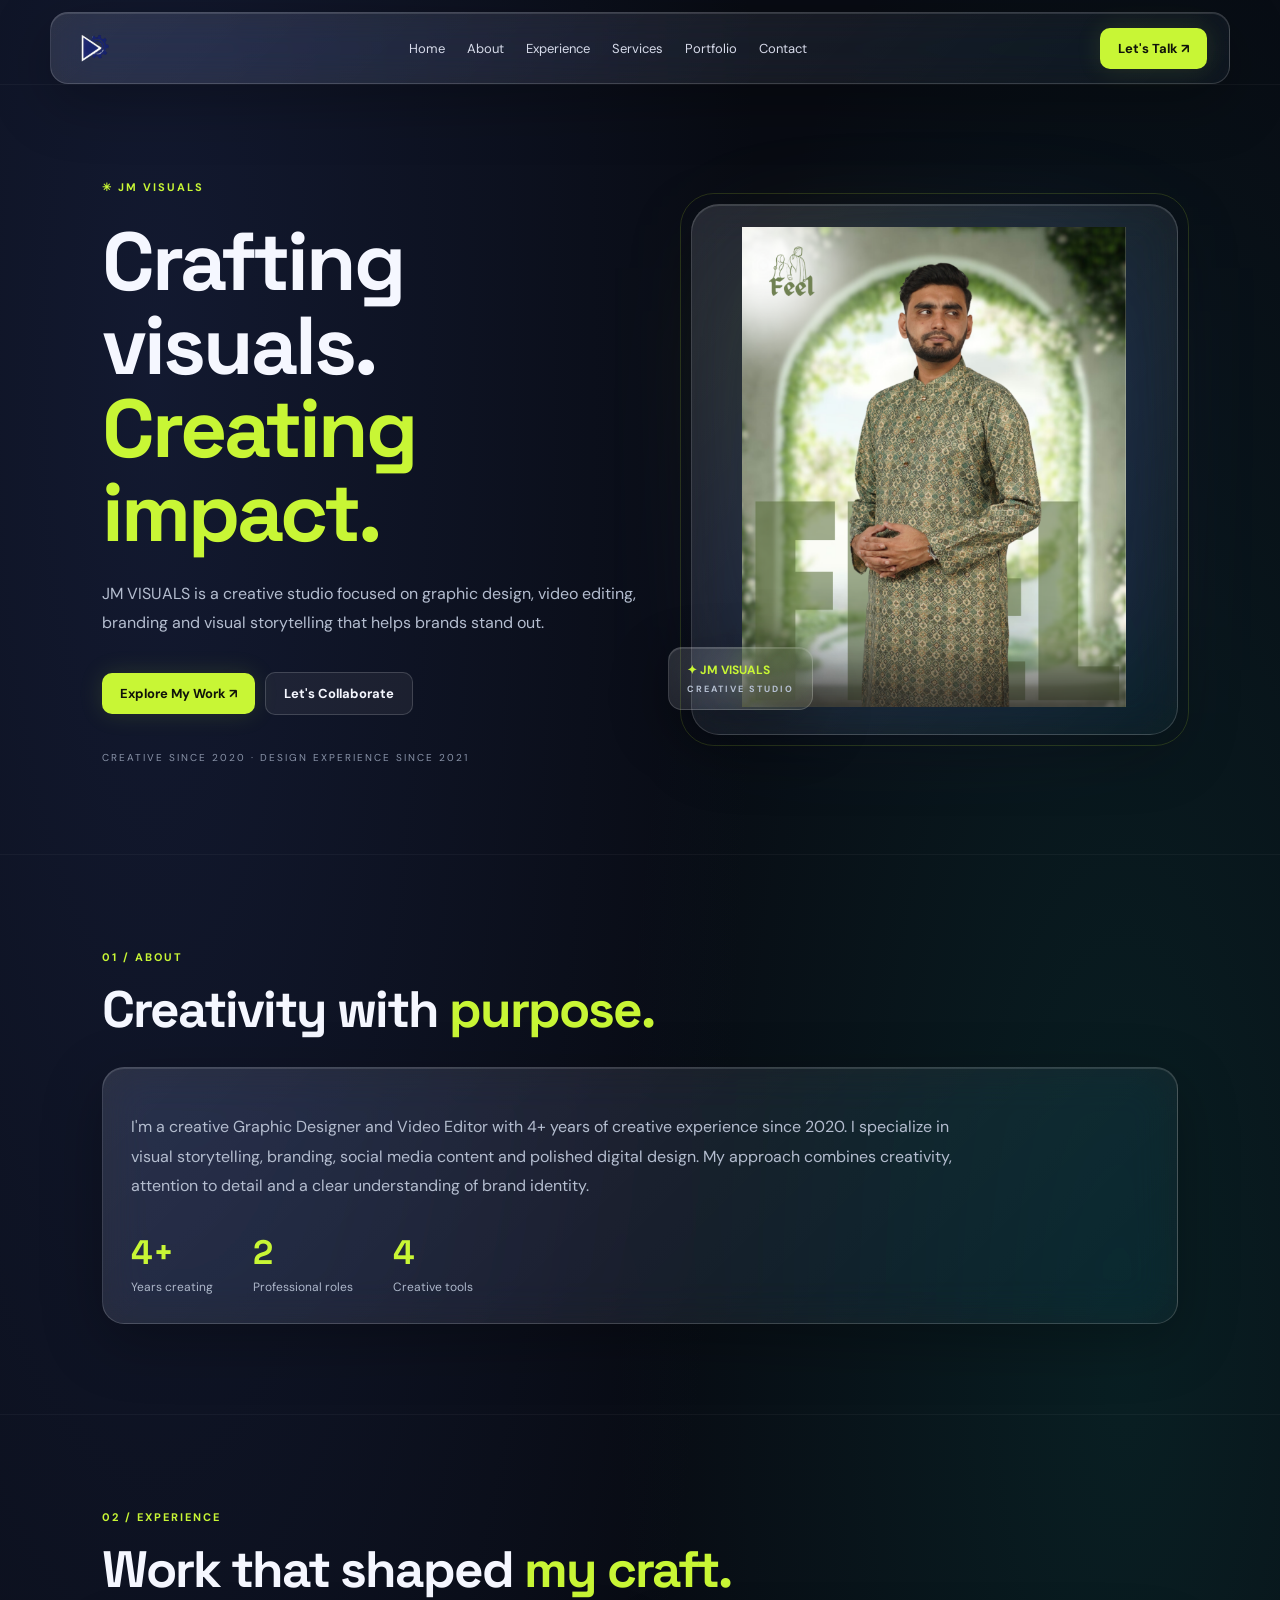
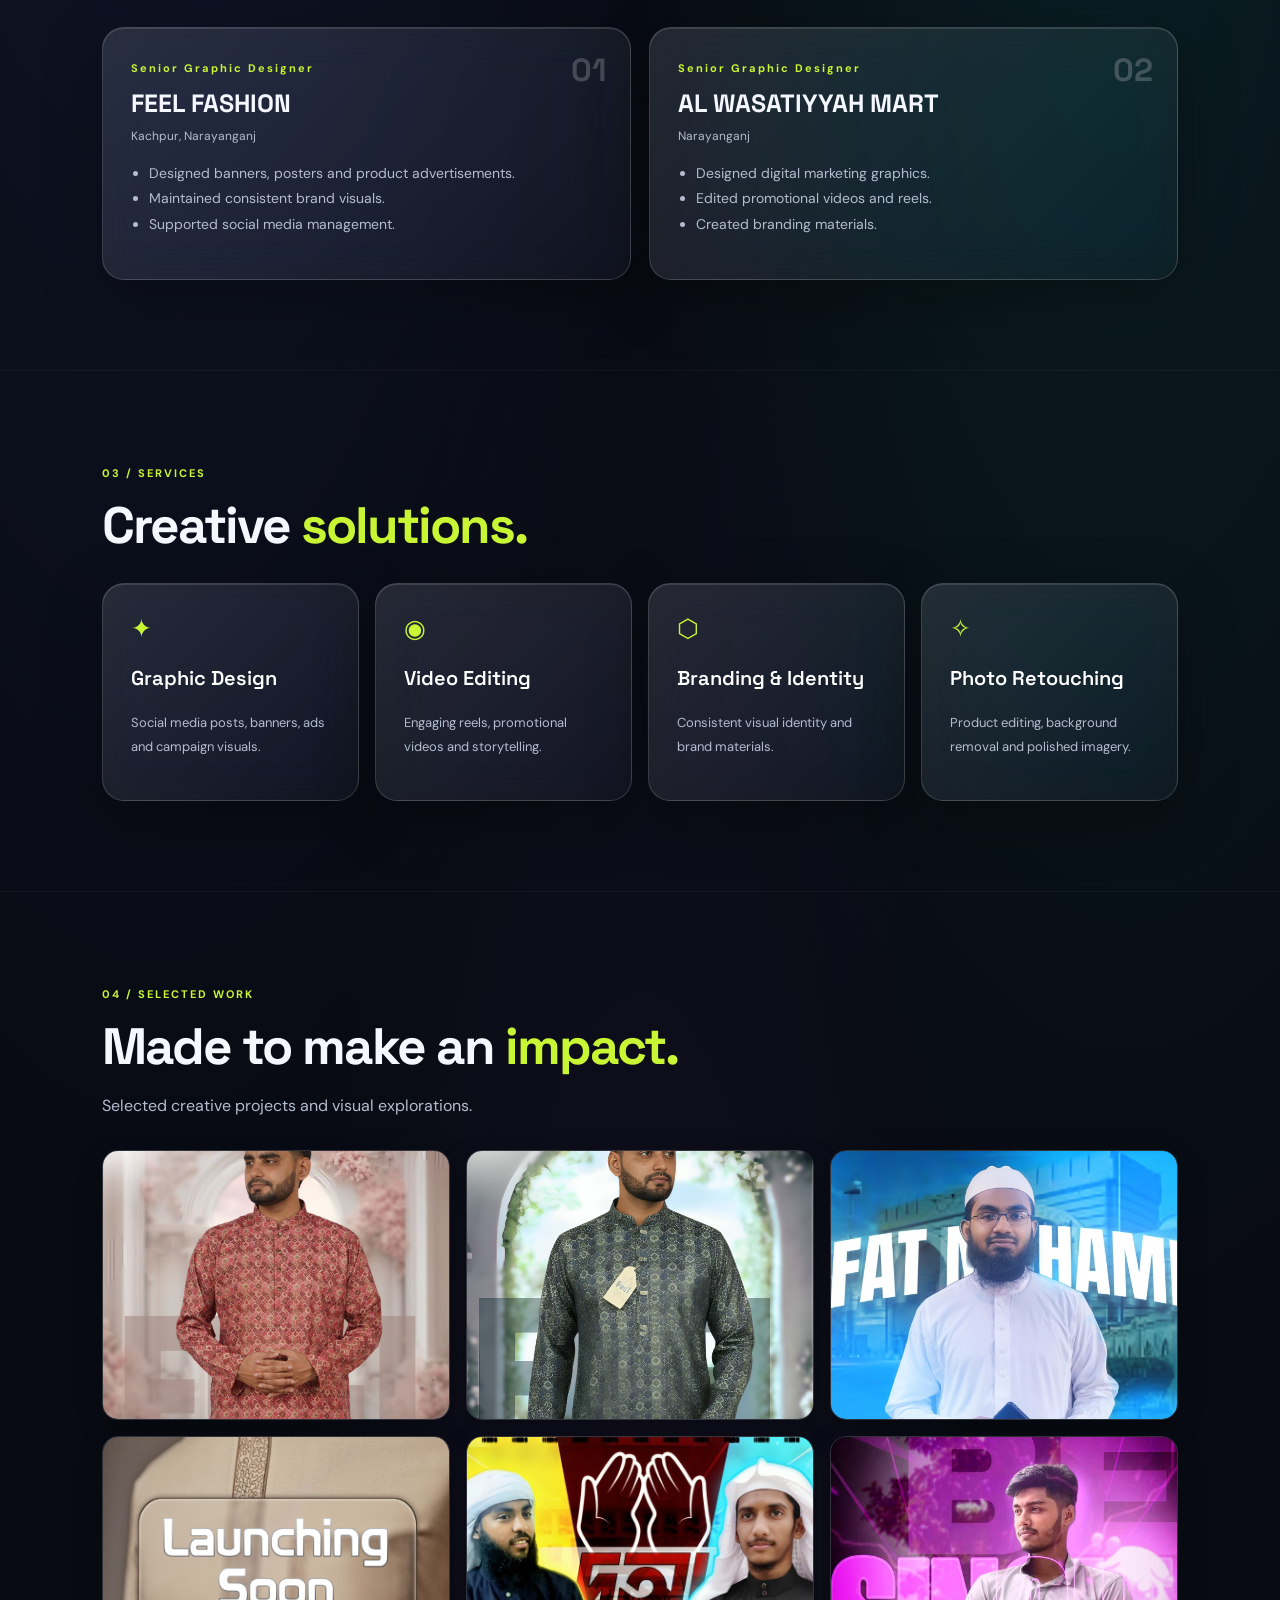
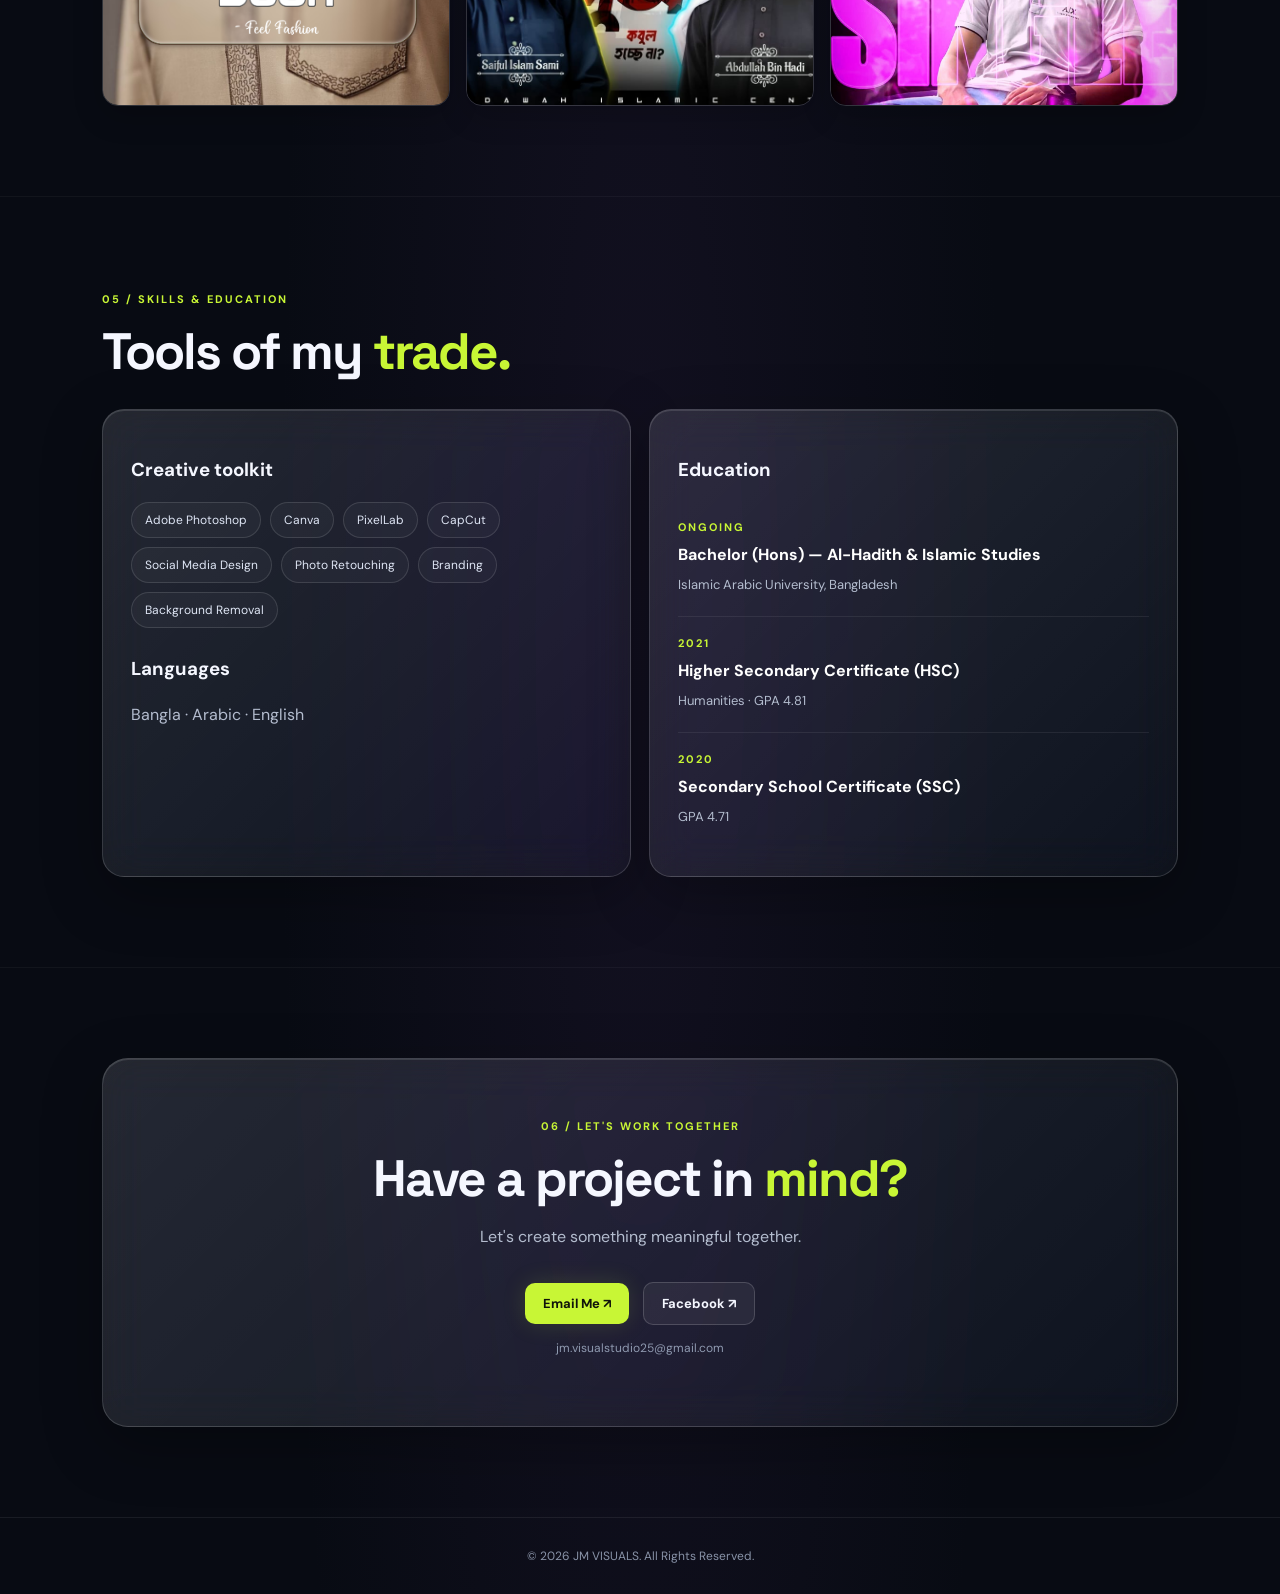
==== commit 40db4c01: "Update hero brand text to JM VISUALS" ====
--- a/index.html
+++ b/index.html
@@ -11,7 +11,7 @@
 <header class="glass nav-wrap"><a class="logo" href="#home" aria-label="JM VISUALS Home"><img src="JM VISUALS LOGO.png" alt="JM VISUALS Logo"></a>
 <nav><a href="#home">Home</a><a href="#about">About</a><a href="#experience">Experience</a><a href="#services">Services</a><a href="#portfolio">Portfolio</a><a href="#contact">Contact</a></nav><a class="talk" href="#contact">Let's Talk ↗</a></header>
 <main>
-<section class="hero" id="home"><div class="hero-copy"><small class="eyebrow">✳ CREATIVE DESIGNER · VIDEO EDITOR</small><h1>Crafting visuals.<br><em>Creating impact.</em></h1><p>JM VISUALS is a creative studio focused on graphic design, video editing, branding and visual storytelling that helps brands stand out.</p><a class="btn" href="#portfolio">Explore My Work ↗</a><a class="btn secondary" href="#contact">Let's Collaborate</a><div class="meta">CREATIVE SINCE 2020 · DESIGN EXPERIENCE SINCE 2021</div></div>
+<section class="hero" id="home"><div class="hero-copy"><small class="eyebrow">✳ JM VISUALS</small><h1>Crafting visuals.<br><em>Creating impact.</em></h1><p>JM VISUALS is a creative studio focused on graphic design, video editing, branding and visual storytelling that helps brands stand out.</p><a class="btn" href="#portfolio">Explore My Work ↗</a><a class="btn secondary" href="#contact">Let's Collaborate</a><div class="meta">CREATIVE SINCE 2020 · DESIGN EXPERIENCE SINCE 2021</div></div>
 <div class="hero-visual glass"><div class="orb"></div><img src="2.png" alt="JM VISUALS creative work"><div class="floating-label glass">✦ JM VISUALS <span>CREATIVE STUDIO</span></div></div></section>
 <section id="about"><div class="section-heading"><small>01 / ABOUT</small><h2>Creativity with <em>purpose.</em></h2></div><div class="glass panel about-panel"><p>I'm a creative Graphic Designer and Video Editor with 4+ years of creative experience since 2020. I specialize in visual storytelling, branding, social media content and polished digital design. My approach combines creativity, attention to detail and a clear understanding of brand identity.</p><div class="stats"><div><strong>4+</strong><span>Years creating</span></div><div><strong>2</strong><span>Professional roles</span></div><div><strong>4</strong><span>Creative tools</span></div></div></div></section>
 <section id="experience"><div class="section-heading"><small>02 / EXPERIENCE</small><h2>Work that shaped <em>my craft.</em></h2></div><div class="experience-grid"><article class="glass panel"><span class="card-index">01</span><small>Senior Graphic Designer</small><h3>FEEL FASHION</h3><p class="location">Kachpur, Narayanganj</p><ul><li>Designed banners, posters and product advertisements.</li><li>Maintained consistent brand visuals.</li><li>Supported social media management.</li></ul></article><article class="glass panel"><span class="card-index">02</span><small>Senior Graphic Designer</small><h3>AL WASATIYYAH MART</h3><p class="location">Narayanganj</p><ul><li>Designed digital marketing graphics.</li><li>Edited promotional videos and reels.</li><li>Created branding materials.</li></ul></article></div></section>
--- a/style.css
+++ b/style.css
@@ -1 +1 @@
-*{box-sizing:border-box}html{scroll-behavior:smooth}body{margin:0;background:#101217;color:#f5f6f2;font-family:'DM Sans',sans-serif}header{position:sticky;top:0;z-index:5;display:flex;align-items:center;justify-content:space-between;padding:18px 7%;background:#101217e8;backdrop-filter:blur(16px);border-bottom:1px solid #ffffff12}.logo{font:700 22px 'Space Grotesk';color:white;text-decoration:none}.logo span{color:#c8f635}.logo img{display:block;height:42px;width:auto;max-width:180px;object-fit:contain}nav{display:flex;gap:25px}nav a,section a,footer a{color:#d6d8dd;text-decoration:none}nav a:hover{color:#c8f635}.talk,.btn{background:#c8f635;color:#111;padding:12px 18px;border-radius:8px;text-decoration:none;font-weight:700}.hero{min-height:85vh;display:grid;grid-template-columns:1.1fr .9fr;align-items:center;gap:40px;padding:70px 8%;background:radial-gradient(ellipse at 80% 45%,#192044 0%,transparent 55%)}small{color:#c8f635;letter-spacing:2px;font-weight:700}.hero h1{font:700 clamp(42px,6vw,76px)/1.05 'Space Grotesk';letter-spacing:-3px}.hero em,h2 em{font-style:normal;color:#c8f635}.hero p,section p{color:#a8adb6;line-height:1.8;max-width:650px}.btn{display:inline-block;margin:15px 10px 0 0}.secondary{background:transparent;border:1px solid #ffffff30;color:#fff}.meta{font-size:10px;letter-spacing:2px;color:#777f8a;margin-top:40px}.visual{position:relative;border:1px solid #ffffff1c;background:#ffffff08;padding:20px;border-radius:22px;box-shadow:0 20px 70px #0008}.visual img{width:100%;max-height:480px;object-fit:contain;border-radius:12px;position:relative}.tag{font-size:10px;color:#c8f635;letter-spacing:2px;padding:15px}.glow{position:absolute;inset:10%;background:#c8f63516;filter:blur(70px)}section{padding:90px 8%;border-top:1px solid #ffffff0b}h2{font:700 clamp(34px,4vw,56px) 'Space Grotesk';letter-spacing:-2px}.cards{display:grid;grid-template-columns:repeat(4,1fr);gap:15px;margin-top:30px}.cards article{padding:28px;background:linear-gradient(145deg,#ffffff10,#ffffff03);border:1px solid #ffffff16;border-radius:14px;color:#c8f635}.cards h3{color:white}.cards p{font-size:13px}.gallery{display:grid;grid-template-columns:repeat(3,1fr);gap:16px;margin-top:30px}.gallery img{width:100%;height:270px;object-fit:cover;border-radius:12px;border:1px solid #ffffff14;transition:.3s}.gallery img:hover{transform:translateY(-5px);border-color:#c8f635}.tools{font-size:24px;color:#c8f635;margin:25px 0}footer{text-align:center;padding:30px;color:#737984;border-top:1px solid #ffffff12;font-size:12px}@media(max-width:800px){header{flex-wrap:wrap;gap:15px}nav{order:3;width:100%;justify-content:center;gap:13px;flex-wrap:wrap}nav a{font-size:12px}.hero{grid-template-columns:1fr;padding:60px 6%}.cards{grid-template-columns:repeat(2,1fr)}.gallery{grid-template-columns:repeat(2,1fr)}}@media(max-width:480px){.cards,.gallery{grid-template-columns:1fr}.gallery img{height:auto;max-height:350px}.hero h1{letter-spacing:-1.5px}}+*{box-sizing:border-box}html{scroll-behavior:smooth;scroll-padding-top:100px}body{margin:0;background:#080b13;color:#f5f7ff;font-family:'DM Sans',sans-serif;overflow-x:hidden;background-image:radial-gradient(ellipse at 12% 8%,#28366b55,transparent 38%),radial-gradient(ellipse at 88% 28%,#0c665b38,transparent 32%),radial-gradient(ellipse at 50% 80%,#40275a30,transparent 40%)}:root{--lime:#c8f635;--glass:rgba(255,255,255,.065);--line:rgba(255,255,255,.16)}a{transition:.25s}header{position:sticky;top:12px;z-index:20;margin:12px auto 0;width:min(1180px,94%);display:flex;align-items:center;justify-content:space-between;padding:14px 22px;border-radius:18px}.glass{background:linear-gradient(135deg,rgba(255,255,255,.12),rgba(255,255,255,.035));border:1px solid var(--line);box-shadow:0 18px 60px rgba(0,0,0,.28),inset 0 1px 0 rgba(255,255,255,.12);backdrop-filter:blur(22px) saturate(160%);-webkit-backdrop-filter:blur(22px) saturate(160%)}.logo img{display:block;height:42px;width:auto;max-width:180px;object-fit:contain}nav{display:flex;gap:22px}nav a{color:#d7dbea;text-decoration:none;font-size:13px}nav a:hover{color:var(--lime)}.talk,.btn{display:inline-block;background:var(--lime);color:#10130a;padding:12px 18px;border-radius:10px;text-decoration:none;font-weight:700;font-size:13px;box-shadow:0 0 25px #c8f63520}.talk:hover,.btn:hover{transform:translateY(-2px);box-shadow:0 8px 30px #c8f63530}.hero{min-height:85vh;display:grid;grid-template-columns:1.05fr .95fr;align-items:center;gap:50px;padding:90px max(8%,calc((100% - 1120px)/2));}.eyebrow,small{color:var(--lime);letter-spacing:2px;font-weight:700;font-size:11px}.hero h1{font:700 clamp(44px,6.5vw,82px)/1.02 'Space Grotesk';letter-spacing:-3px;margin:24px 0}.hero em,h2 em{font-style:normal;color:var(--lime)}.hero p,section p{color:#b4bdcf;line-height:1.85;max-width:620px}.hero .btn{margin:18px 10px 0 0}.secondary{background:rgba(255,255,255,.06);border:1px solid var(--line);color:#f5f7ff;box-shadow:none}.meta{font-size:10px;letter-spacing:2px;color:#8993a8;margin-top:36px}.hero-visual{position:relative;padding:22px;border-radius:28px;isolation:isolate}.hero-visual:before{content:'';position:absolute;inset:-12px;border-radius:34px;border:1px solid #c8f63528;z-index:-1}.hero-visual img{width:100%;max-height:480px;object-fit:contain;border-radius:16px;position:relative}.orb{position:absolute;inset:12%;background:linear-gradient(130deg,#c8f63530,#647cff35,#b15cff28);filter:blur(65px);z-index:-1}.floating-label{position:absolute;left:-24px;bottom:24px;padding:14px 18px;border-radius:14px;font-size:12px;font-weight:700;color:var(--lime)}.floating-label span{display:block;color:#b6c0d2;font-size:9px;letter-spacing:2px;margin-top:5px}section{padding:90px max(8%,calc((100% - 1120px)/2));border-top:1px solid #ffffff0a}.section-heading{margin-bottom:30px}.section-heading h2,h2{font:700 clamp(34px,4vw,58px)/1.08 'Space Grotesk';letter-spacing:-2px;margin:16px 0}.panel{border-radius:22px;padding:28px}.about-panel p{font-size:16px;max-width:850px}.stats{display:flex;gap:40px;margin-top:30px;flex-wrap:wrap}.stats div{display:grid;gap:5px}.stats strong{font:700 34px 'Space Grotesk';color:var(--lime)}.stats span{font-size:12px;color:#aeb8ca}.experience-grid,.skills-grid{display:grid;grid-template-columns:repeat(2,minmax(0,1fr));gap:18px}.experience-grid article{position:relative}.card-index{position:absolute;right:24px;top:22px;color:#ffffff35;font:700 32px 'Space Grotesk'}.experience-grid h3{font:700 25px 'Space Grotesk';margin:10px 0}.location{font-size:12px;margin-top:-4px}.panel ul{padding-left:18px;color:#b4bdcf;line-height:1.8;font-size:14px}.cards{display:grid;grid-template-columns:repeat(4,1fr);gap:16px}.cards article{transition:transform .3s,border-color .3s}.cards article:hover{transform:translateY(-7px);border-color:#c8f63555}.cards article>span{color:var(--lime);font-size:25px}.cards h3{color:#fff;font:600 20px 'Space Grotesk'}.cards p{font-size:13px}.gallery{display:grid;grid-template-columns:repeat(3,1fr);gap:16px;margin-top:30px}.gallery img{width:100%;height:270px;object-fit:cover;border-radius:16px;border:1px solid var(--line);transition:.35s;box-shadow:0 10px 30px #0003}.gallery img:hover{transform:translateY(-5px) scale(1.015);border-color:#c8f63580;box-shadow:0 15px 40px #c8f63510}.skill-tags{display:flex;flex-wrap:wrap;gap:9px;margin:20px 0 28px}.skill-tags span{padding:9px 13px;border-radius:999px;border:1px solid #ffffff20;background:#ffffff08;color:#dfe6f5;font-size:12px}.education{padding:14px 0;border-bottom:1px solid #ffffff12}.education:last-child{border:0}.education h4{margin:8px 0;color:#fff}.education p{font-size:13px;margin:5px 0}.contact-panel{text-align:center;padding:55px 25px;border-radius:26px}.contact-panel p{margin:12px auto}.contact-panel .btn{margin:18px 7px 0}.contact-email{font-size:12px;color:#8f9ab0}footer{text-align:center;padding:30px;color:#8993a8;border-top:1px solid #ffffff12;font-size:12px}@media(max-width:900px){header{flex-wrap:wrap;gap:12px}nav{order:3;width:100%;justify-content:center;gap:14px;flex-wrap:wrap}nav a{font-size:12px}.hero{grid-template-columns:1fr;padding:65px 6%;gap:35px}.hero-visual{max-width:650px;margin:auto}.cards{grid-template-columns:repeat(2,1fr)}.gallery{grid-template-columns:repeat(2,1fr)}section{padding:70px 6%}}@media(max-width:520px){header{padding:12px 14px}.logo img{height:34px}.talk{padding:9px 12px;font-size:11px}.hero h1{letter-spacing:-1.5px}.cards,.gallery,.experience-grid,.skills-grid{grid-template-columns:1fr}.gallery img{height:auto;max-height:400px}.floating-label{left:8px;bottom:10px}.stats{gap:22px}.panel{padding:22px}}
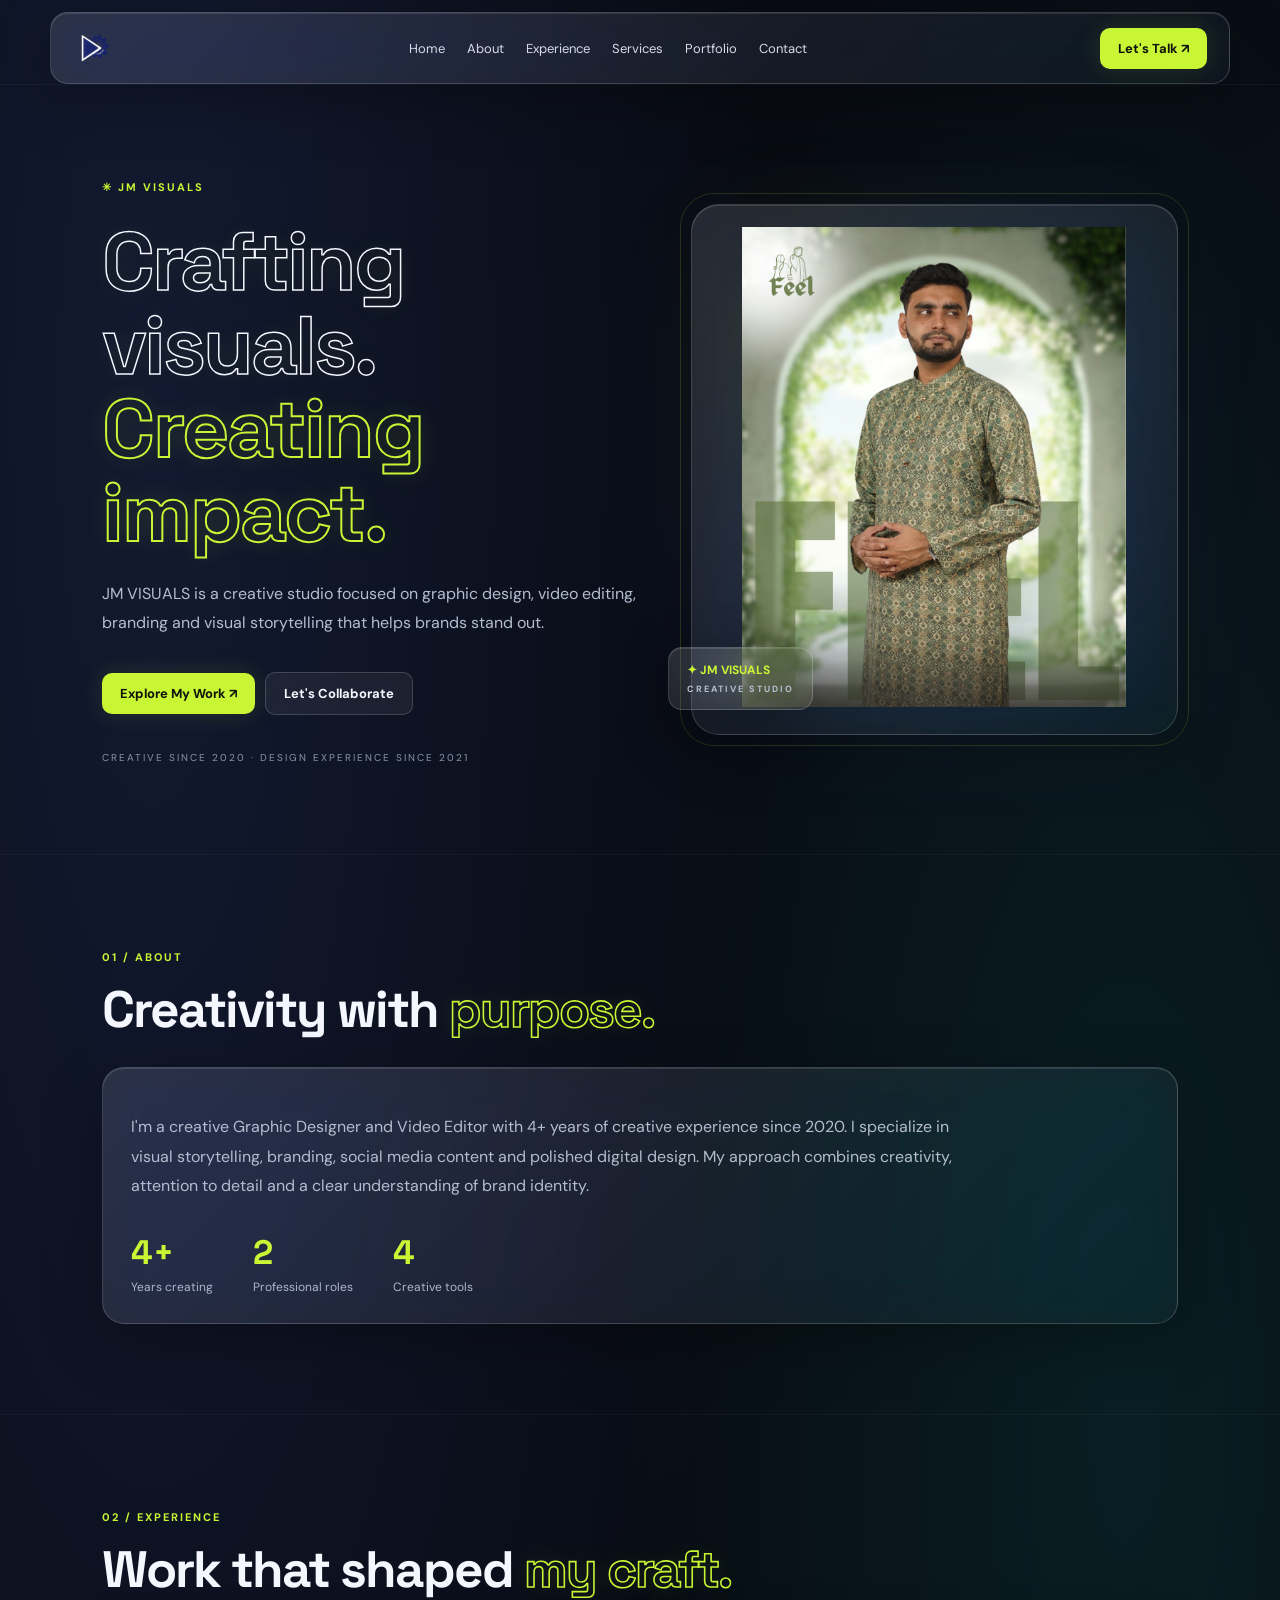
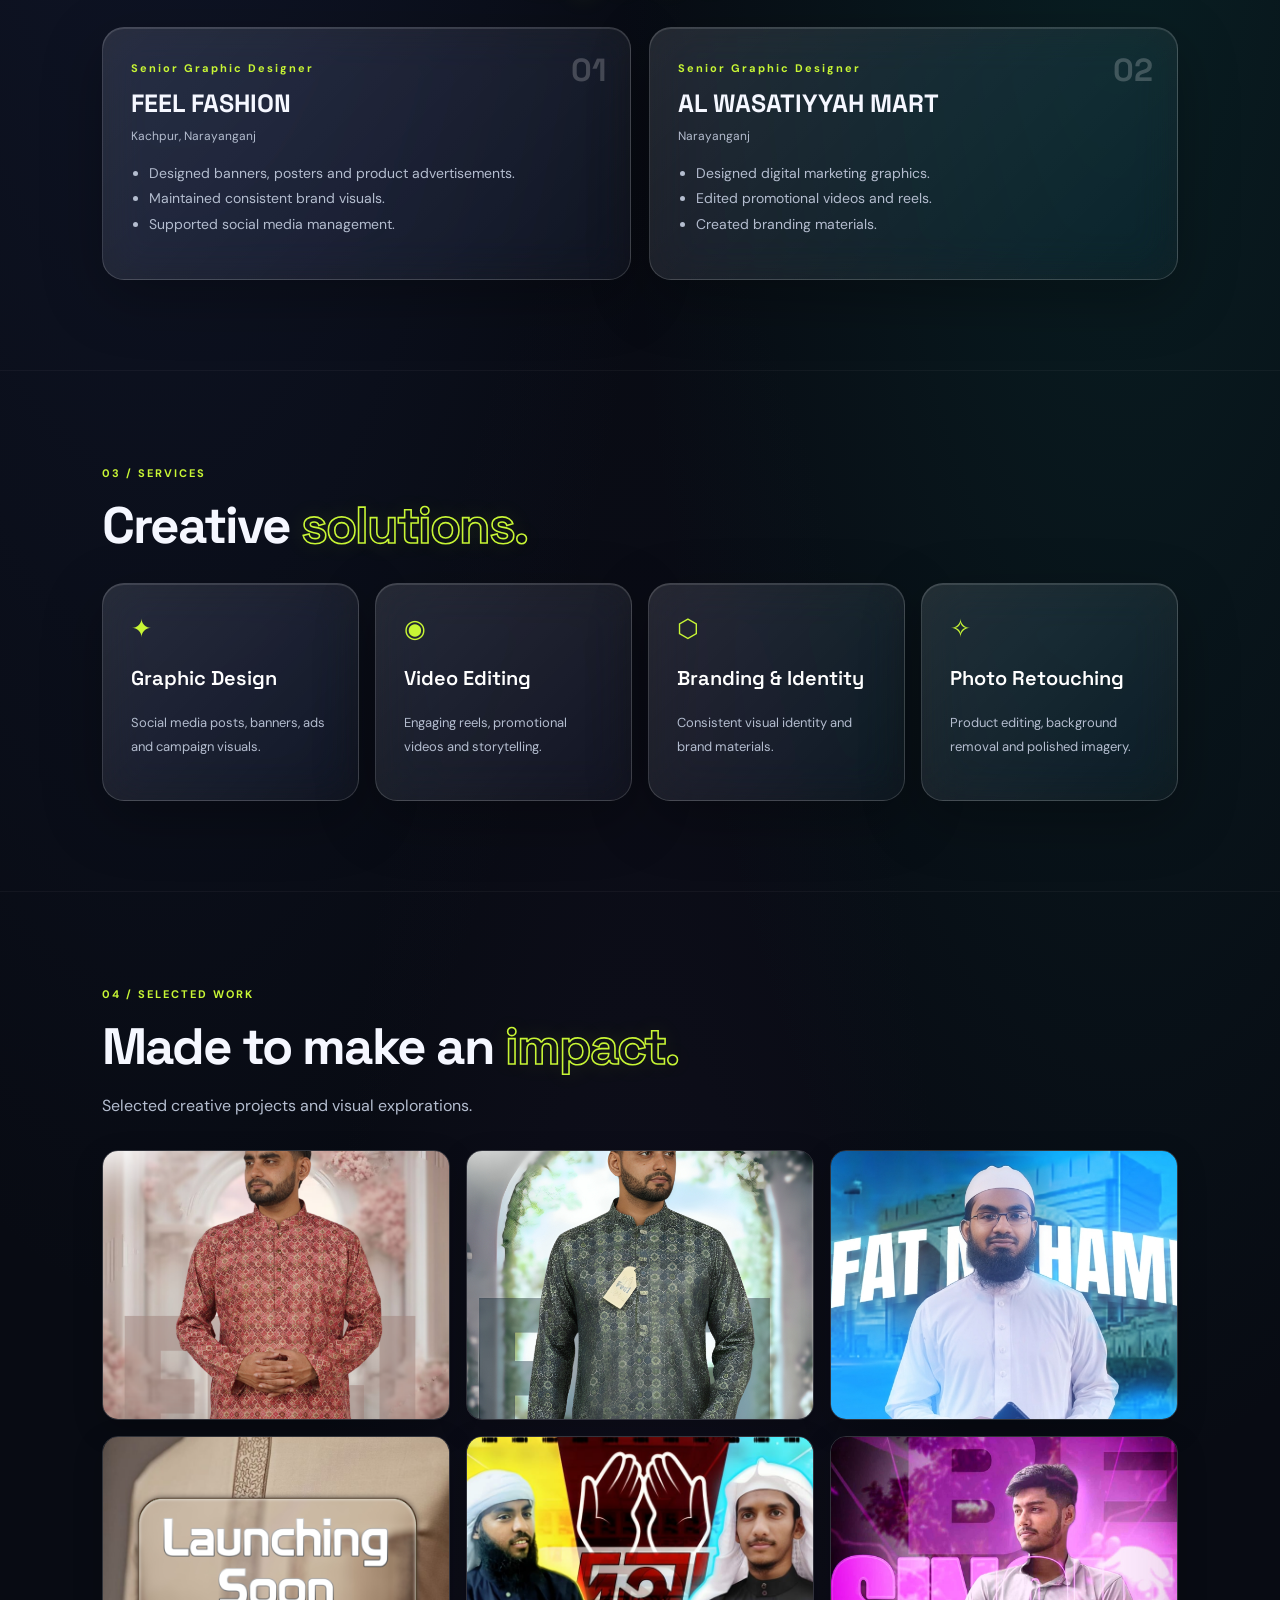
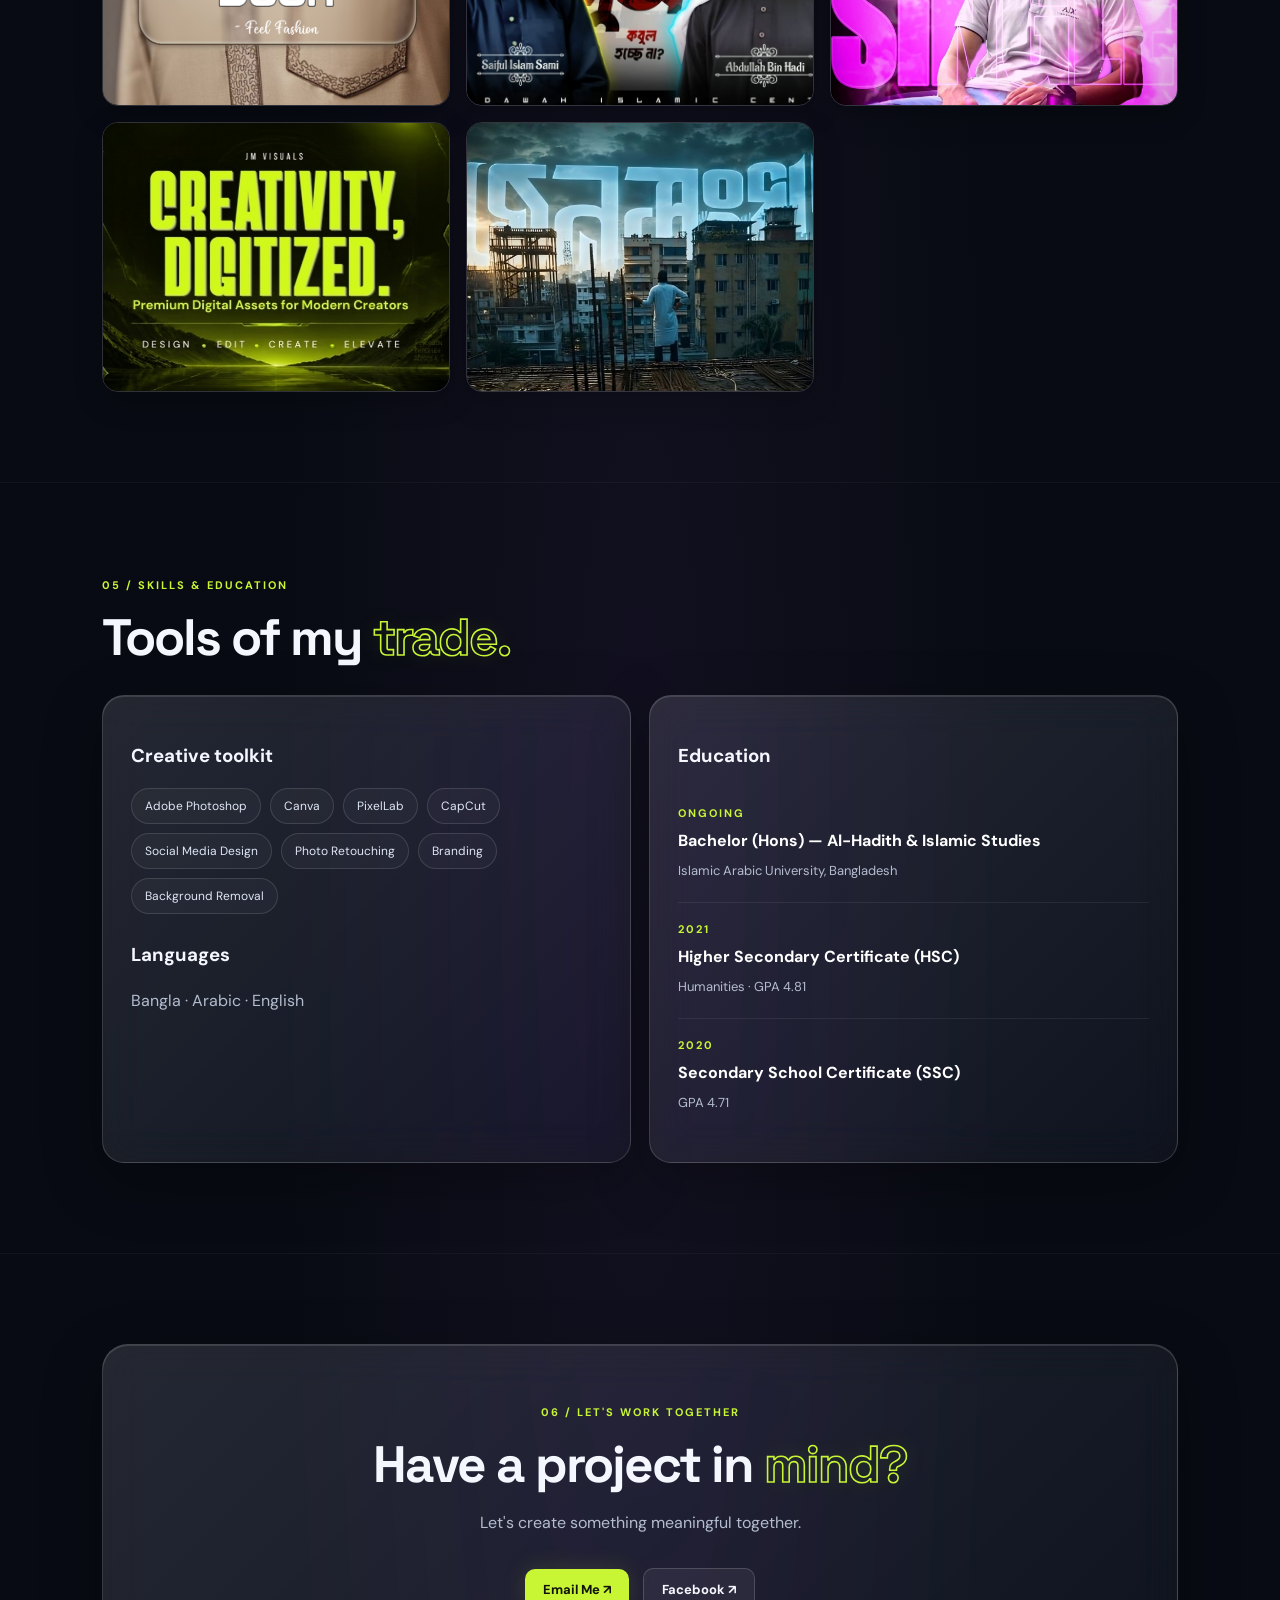
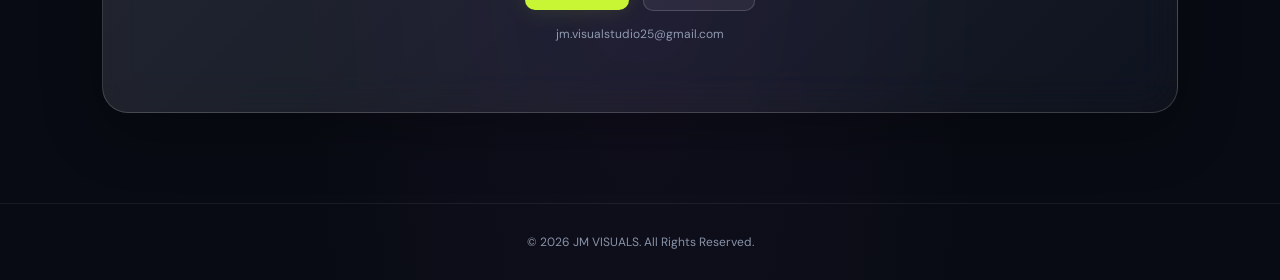
==== commit 91f99add: "Add newly uploaded design work to portfolio gallery" ====
--- a/index.html
+++ b/index.html
@@ -16,7 +16,7 @@
 <section id="about"><div class="section-heading"><small>01 / ABOUT</small><h2>Creativity with <em>purpose.</em></h2></div><div class="glass panel about-panel"><p>I'm a creative Graphic Designer and Video Editor with 4+ years of creative experience since 2020. I specialize in visual storytelling, branding, social media content and polished digital design. My approach combines creativity, attention to detail and a clear understanding of brand identity.</p><div class="stats"><div><strong>4+</strong><span>Years creating</span></div><div><strong>2</strong><span>Professional roles</span></div><div><strong>4</strong><span>Creative tools</span></div></div></div></section>
 <section id="experience"><div class="section-heading"><small>02 / EXPERIENCE</small><h2>Work that shaped <em>my craft.</em></h2></div><div class="experience-grid"><article class="glass panel"><span class="card-index">01</span><small>Senior Graphic Designer</small><h3>FEEL FASHION</h3><p class="location">Kachpur, Narayanganj</p><ul><li>Designed banners, posters and product advertisements.</li><li>Maintained consistent brand visuals.</li><li>Supported social media management.</li></ul></article><article class="glass panel"><span class="card-index">02</span><small>Senior Graphic Designer</small><h3>AL WASATIYYAH MART</h3><p class="location">Narayanganj</p><ul><li>Designed digital marketing graphics.</li><li>Edited promotional videos and reels.</li><li>Created branding materials.</li></ul></article></div></section>
 <section id="services"><div class="section-heading"><small>03 / SERVICES</small><h2>Creative <em>solutions.</em></h2></div><div class="cards"><article class="glass panel"><span>✦</span><h3>Graphic Design</h3><p>Social media posts, banners, ads and campaign visuals.</p></article><article class="glass panel"><span>◉</span><h3>Video Editing</h3><p>Engaging reels, promotional videos and storytelling.</p></article><article class="glass panel"><span>⬡</span><h3>Branding & Identity</h3><p>Consistent visual identity and brand materials.</p></article><article class="glass panel"><span>✧</span><h3>Photo Retouching</h3><p>Product editing, background removal and polished imagery.</p></article></div></section>
-<section id="portfolio"><div class="section-heading"><small>04 / SELECTED WORK</small><h2>Made to make an <em>impact.</em></h2><p>Selected creative projects and visual explorations.</p></div><div class="gallery"><img src="1.png" alt="JM design work"><img src="3.jpg" alt="JM design work"><img src="New Project.png" alt="JM design work"><img src="pan 2 mobile.png" alt="JM design work"><img src="WhatsApp Image 2026-11-06 at 11.59.50 PM.jpeg" alt="JM design work"><img src="WhatsApp Image 2026-11-06 at 11.59.51 PM.jpeg" alt="JM design work"></div></section>
+<section id="portfolio"><div class="section-heading"><small>04 / SELECTED WORK</small><h2>Made to make an <em>impact.</em></h2><p>Selected creative projects and visual explorations.</p></div><div class="gallery"><img src="1.png" alt="Canva Education promotional design"><img src="3.jpg" alt="JM VISUALS graphic design project"><img src="New Project.png" alt="JM VISUALS creative design"><img src="pan 2 mobile.png" alt="JM VISUALS mobile design project"><img src="WhatsApp Image 2026-11-06 at 11.59.50 PM.jpeg" alt="JM VISUALS graphic design project"><img src="WhatsApp Image 2026-11-06 at 11.59.51 PM.jpeg" alt="JM VISUALS graphic design project"><img src="22970658933.jpg" alt="CREATIVITY DIGITIZED JM VISUALS digital assets banner"><img src="14758231567.jpg.jpeg" alt="Cinematic Bengali typography and video artwork"></div></section>
 <section id="skills"><div class="section-heading"><small>05 / SKILLS & EDUCATION</small><h2>Tools of my <em>trade.</em></h2></div><div class="skills-grid"><div class="glass panel"><h3>Creative toolkit</h3><div class="skill-tags"><span>Adobe Photoshop</span><span>Canva</span><span>PixelLab</span><span>CapCut</span><span>Social Media Design</span><span>Photo Retouching</span><span>Branding</span><span>Background Removal</span></div><h3>Languages</h3><p>Bangla · Arabic · English</p></div><div class="glass panel"><h3>Education</h3><div class="education"><small>ONGOING</small><h4>Bachelor (Hons) — Al-Hadith & Islamic Studies</h4><p>Islamic Arabic University, Bangladesh</p></div><div class="education"><small>2021</small><h4>Higher Secondary Certificate (HSC)</h4><p>Humanities · GPA 4.81</p></div><div class="education"><small>2020</small><h4>Secondary School Certificate (SSC)</h4><p>GPA 4.71</p></div></div></div></section>
 <section id="contact"><div class="glass contact-panel"><small>06 / LET'S WORK TOGETHER</small><h2>Have a project in <em>mind?</em></h2><p>Let's create something meaningful together.</p><a class="btn" href="mailto:jm.visualstudio25@gmail.com">Email Me ↗</a><a class="btn secondary" href="https://www.facebook.com/jmeditor24" target="_blank" rel="noopener">Facebook ↗</a><p class="contact-email">jm.visualstudio25@gmail.com</p></div></section>
 </main><footer>© 2026 JM VISUALS. All Rights Reserved.</footer><script src="script.js"></script></body></html>
--- a/style.css
+++ b/style.css
@@ -1 +1,20 @@
-*{box-sizing:border-box}html{scroll-behavior:smooth;scroll-padding-top:100px}body{margin:0;background:#080b13;color:#f5f7ff;font-family:'DM Sans',sans-serif;overflow-x:hidden;background-image:radial-gradient(ellipse at 12% 8%,#28366b55,transparent 38%),radial-gradient(ellipse at 88% 28%,#0c665b38,transparent 32%),radial-gradient(ellipse at 50% 80%,#40275a30,transparent 40%)}:root{--lime:#c8f635;--glass:rgba(255,255,255,.065);--line:rgba(255,255,255,.16)}a{transition:.25s}header{position:sticky;top:12px;z-index:20;margin:12px auto 0;width:min(1180px,94%);display:flex;align-items:center;justify-content:space-between;padding:14px 22px;border-radius:18px}.glass{background:linear-gradient(135deg,rgba(255,255,255,.12),rgba(255,255,255,.035));border:1px solid var(--line);box-shadow:0 18px 60px rgba(0,0,0,.28),inset 0 1px 0 rgba(255,255,255,.12);backdrop-filter:blur(22px) saturate(160%);-webkit-backdrop-filter:blur(22px) saturate(160%)}.logo img{display:block;height:42px;width:auto;max-width:180px;object-fit:contain}nav{display:flex;gap:22px}nav a{color:#d7dbea;text-decoration:none;font-size:13px}nav a:hover{color:var(--lime)}.talk,.btn{display:inline-block;background:var(--lime);color:#10130a;padding:12px 18px;border-radius:10px;text-decoration:none;font-weight:700;font-size:13px;box-shadow:0 0 25px #c8f63520}.talk:hover,.btn:hover{transform:translateY(-2px);box-shadow:0 8px 30px #c8f63530}.hero{min-height:85vh;display:grid;grid-template-columns:1.05fr .95fr;align-items:center;gap:50px;padding:90px max(8%,calc((100% - 1120px)/2));}.eyebrow,small{color:var(--lime);letter-spacing:2px;font-weight:700;font-size:11px}.hero h1{font:700 clamp(44px,6.5vw,82px)/1.02 'Space Grotesk';letter-spacing:-3px;margin:24px 0}.hero em,h2 em{font-style:normal;color:var(--lime)}.hero p,section p{color:#b4bdcf;line-height:1.85;max-width:620px}.hero .btn{margin:18px 10px 0 0}.secondary{background:rgba(255,255,255,.06);border:1px solid var(--line);color:#f5f7ff;box-shadow:none}.meta{font-size:10px;letter-spacing:2px;color:#8993a8;margin-top:36px}.hero-visual{position:relative;padding:22px;border-radius:28px;isolation:isolate}.hero-visual:before{content:'';position:absolute;inset:-12px;border-radius:34px;border:1px solid #c8f63528;z-index:-1}.hero-visual img{width:100%;max-height:480px;object-fit:contain;border-radius:16px;position:relative}.orb{position:absolute;inset:12%;background:linear-gradient(130deg,#c8f63530,#647cff35,#b15cff28);filter:blur(65px);z-index:-1}.floating-label{position:absolute;left:-24px;bottom:24px;padding:14px 18px;border-radius:14px;font-size:12px;font-weight:700;color:var(--lime)}.floating-label span{display:block;color:#b6c0d2;font-size:9px;letter-spacing:2px;margin-top:5px}section{padding:90px max(8%,calc((100% - 1120px)/2));border-top:1px solid #ffffff0a}.section-heading{margin-bottom:30px}.section-heading h2,h2{font:700 clamp(34px,4vw,58px)/1.08 'Space Grotesk';letter-spacing:-2px;margin:16px 0}.panel{border-radius:22px;padding:28px}.about-panel p{font-size:16px;max-width:850px}.stats{display:flex;gap:40px;margin-top:30px;flex-wrap:wrap}.stats div{display:grid;gap:5px}.stats strong{font:700 34px 'Space Grotesk';color:var(--lime)}.stats span{font-size:12px;color:#aeb8ca}.experience-grid,.skills-grid{display:grid;grid-template-columns:repeat(2,minmax(0,1fr));gap:18px}.experience-grid article{position:relative}.card-index{position:absolute;right:24px;top:22px;color:#ffffff35;font:700 32px 'Space Grotesk'}.experience-grid h3{font:700 25px 'Space Grotesk';margin:10px 0}.location{font-size:12px;margin-top:-4px}.panel ul{padding-left:18px;color:#b4bdcf;line-height:1.8;font-size:14px}.cards{display:grid;grid-template-columns:repeat(4,1fr);gap:16px}.cards article{transition:transform .3s,border-color .3s}.cards article:hover{transform:translateY(-7px);border-color:#c8f63555}.cards article>span{color:var(--lime);font-size:25px}.cards h3{color:#fff;font:600 20px 'Space Grotesk'}.cards p{font-size:13px}.gallery{display:grid;grid-template-columns:repeat(3,1fr);gap:16px;margin-top:30px}.gallery img{width:100%;height:270px;object-fit:cover;border-radius:16px;border:1px solid var(--line);transition:.35s;box-shadow:0 10px 30px #0003}.gallery img:hover{transform:translateY(-5px) scale(1.015);border-color:#c8f63580;box-shadow:0 15px 40px #c8f63510}.skill-tags{display:flex;flex-wrap:wrap;gap:9px;margin:20px 0 28px}.skill-tags span{padding:9px 13px;border-radius:999px;border:1px solid #ffffff20;background:#ffffff08;color:#dfe6f5;font-size:12px}.education{padding:14px 0;border-bottom:1px solid #ffffff12}.education:last-child{border:0}.education h4{margin:8px 0;color:#fff}.education p{font-size:13px;margin:5px 0}.contact-panel{text-align:center;padding:55px 25px;border-radius:26px}.contact-panel p{margin:12px auto}.contact-panel .btn{margin:18px 7px 0}.contact-email{font-size:12px;color:#8f9ab0}footer{text-align:center;padding:30px;color:#8993a8;border-top:1px solid #ffffff12;font-size:12px}@media(max-width:900px){header{flex-wrap:wrap;gap:12px}nav{order:3;width:100%;justify-content:center;gap:14px;flex-wrap:wrap}nav a{font-size:12px}.hero{grid-template-columns:1fr;padding:65px 6%;gap:35px}.hero-visual{max-width:650px;margin:auto}.cards{grid-template-columns:repeat(2,1fr)}.gallery{grid-template-columns:repeat(2,1fr)}section{padding:70px 6%}}@media(max-width:520px){header{padding:12px 14px}.logo img{height:34px}.talk{padding:9px 12px;font-size:11px}.hero h1{letter-spacing:-1.5px}.cards,.gallery,.experience-grid,.skills-grid{grid-template-columns:1fr}.gallery img{height:auto;max-height:400px}.floating-label{left:8px;bottom:10px}.stats{gap:22px}.panel{padding:22px}}+*{box-sizing:border-box}html{scroll-behavior:smooth;scroll-padding-top:100px}body{margin:0;background:#080b13;color:#f5f7ff;font-family:'DM Sans',sans-serif;overflow-x:hidden;background-image:radial-gradient(ellipse at 12% 8%,#28366b55,transparent 38%),radial-gradient(ellipse at 88% 28%,#0c665b38,transparent 32%),radial-gradient(ellipse at 50% 80%,#40275a30,transparent 40%)}:root{--lime:#c8f635;--glass:rgba(255,255,255,.065);--line:rgba(255,255,255,.16)}a{transition:.25s}header{position:sticky;top:12px;z-index:20;margin:12px auto 0;width:min(1180px,94%);display:flex;align-items:center;justify-content:space-between;padding:14px 22px;border-radius:18px}.glass{background:linear-gradient(135deg,rgba(255,255,255,.12),rgba(255,255,255,.035));border:1px solid var(--line);box-shadow:0 18px 60px rgba(0,0,0,.28),inset 0 1px 0 rgba(255,255,255,.12);backdrop-filter:blur(22px) saturate(160%);-webkit-backdrop-filter:blur(22px) saturate(160%)}.logo img{display:block;height:42px;width:auto;max-width:180px;object-fit:contain}nav{display:flex;gap:22px}nav a{color:#d7dbea;text-decoration:none;font-size:13px}nav a:hover{color:var(--lime)}.talk,.btn{display:inline-block;background:var(--lime);color:#10130a;padding:12px 18px;border-radius:10px;text-decoration:none;font-weight:700;font-size:13px;box-shadow:0 0 25px #c8f63520}.talk:hover,.btn:hover{transform:translateY(-2px);box-shadow:0 8px 30px #c8f63530}.hero{min-height:85vh;display:grid;grid-template-columns:1.05fr .95fr;align-items:center;gap:50px;padding:90px max(8%,calc((100% - 1120px)/2));}.eyebrow,small{color:var(--lime);letter-spacing:2px;font-weight:700;font-size:11px}.hero h1{font:700 clamp(44px,6.5vw,82px)/1.02 'Space Grotesk';letter-spacing:-3px;margin:24px 0;color:transparent;-webkit-text-stroke:1.5px #f5f7ff;text-stroke:1.5px #f5f7ff;text-shadow:0 0 22px #c8f63512}.hero h1 em{color:transparent;-webkit-text-stroke:1.5px var(--lime);text-stroke:1.5px var(--lime);font-style:normal}.hero em,h2 em{font-style:normal;color:var(--lime)}.hero p,section p{color:#b4bdcf;line-height:1.85;max-width:620px}.hero .btn{margin:18px 10px 0 0}.secondary{background:rgba(255,255,255,.06);border:1px solid var(--line);color:#f5f7ff;box-shadow:none}.meta{font-size:10px;letter-spacing:2px;color:#8993a8;margin-top:36px}.hero-visual{position:relative;padding:22px;border-radius:28px;isolation:isolate}.hero-visual:before{content:'';position:absolute;inset:-12px;border-radius:34px;border:1px solid #c8f63528;z-index:-1}.hero-visual img{width:100%;max-height:480px;object-fit:contain;border-radius:16px;position:relative}.orb{position:absolute;inset:12%;background:linear-gradient(130deg,#c8f63530,#647cff35,#b15cff28);filter:blur(65px);z-index:-1}.floating-label{position:absolute;left:-24px;bottom:24px;padding:14px 18px;border-radius:14px;font-size:12px;font-weight:700;color:var(--lime)}.floating-label span{display:block;color:#b6c0d2;font-size:9px;letter-spacing:2px;margin-top:5px}section{padding:90px max(8%,calc((100% - 1120px)/2));border-top:1px solid #ffffff0a}.section-heading{margin-bottom:30px}.section-heading h2,h2{font:700 clamp(34px,4vw,58px)/1.08 'Space Grotesk';letter-spacing:-2px;margin:16px 0}.panel{border-radius:22px;padding:28px}.about-panel p{font-size:16px;max-width:850px}.stats{display:flex;gap:40px;margin-top:30px;flex-wrap:wrap}.stats div{display:grid;gap:5px}.stats strong{font:700 34px 'Space Grotesk';color:var(--lime)}.stats span{font-size:12px;color:#aeb8ca}.experience-grid,.skills-grid{display:grid;grid-template-columns:repeat(2,minmax(0,1fr));gap:18px}.experience-grid article{position:relative}.card-index{position:absolute;right:24px;top:22px;color:#ffffff35;font:700 32px 'Space Grotesk'}.experience-grid h3{font:700 25px 'Space Grotesk';margin:10px 0}.location{font-size:12px;margin-top:-4px}.panel ul{padding-left:18px;color:#b4bdcf;line-height:1.8;font-size:14px}.cards{display:grid;grid-template-columns:repeat(4,1fr);gap:16px}.cards article{transition:transform .3s,border-color .3s}.cards article:hover{transform:translateY(-7px);border-color:#c8f63555}.cards article>span{color:var(--lime);font-size:25px}.cards h3{color:#fff;font:600 20px 'Space Grotesk'}.cards p{font-size:13px}.gallery{display:grid;grid-template-columns:repeat(3,1fr);gap:16px;margin-top:30px}.gallery img{width:100%;height:270px;object-fit:cover;border-radius:16px;border:1px solid var(--line);transition:.35s;box-shadow:0 10px 30px #0003}.gallery img:hover{transform:translateY(-5px) scale(1.015);border-color:#c8f63580;box-shadow:0 15px 40px #c8f63510}.skill-tags{display:flex;flex-wrap:wrap;gap:9px;margin:20px 0 28px}.skill-tags span{padding:9px 13px;border-radius:999px;border:1px solid #ffffff20;background:#ffffff08;color:#dfe6f5;font-size:12px}.education{padding:14px 0;border-bottom:1px solid #ffffff12}.education:last-child{border:0}.education h4{margin:8px 0;color:#fff}.education p{font-size:13px;margin:5px 0}.contact-panel{text-align:center;padding:55px 25px;border-radius:26px}.contact-panel p{margin:12px auto}.contact-panel .btn{margin:18px 7px 0}.contact-email{font-size:12px;color:#8f9ab0}footer{text-align:center;padding:30px;color:#8993a8;border-top:1px solid #ffffff12;font-size:12px}@media(max-width:900px){header{flex-wrap:wrap;gap:12px}nav{order:3;width:100%;justify-content:center;gap:14px;flex-wrap:wrap}nav a{font-size:12px}.hero{grid-template-columns:1fr;padding:65px 6%;gap:35px}.hero-visual{max-width:650px;margin:auto}.cards{grid-template-columns:repeat(2,1fr)}.gallery{grid-template-columns:repeat(2,1fr)}section{padding:70px 6%}}@media(max-width:520px){header{padding:12px 14px}.logo img{height:34px}.talk{padding:9px 12px;font-size:11px}.hero h1{letter-spacing:-1.5px}.cards,.gallery,.experience-grid,.skills-grid{grid-template-columns:1fr}.gallery img{height:auto;max-height:400px}.floating-label{left:8px;bottom:10px}.stats{gap:22px}.panel{padding:22px}}
+
+/* Premium outline typography */
+.hero h1 em,
+.section-heading h2 em,
+.contact-panel h2 em{
+  color:transparent;
+  -webkit-text-fill-color:transparent;
+  -webkit-text-stroke:1.6px var(--lime);
+  text-shadow:0 0 24px rgba(200,246,53,.12);
+}
+.hero h1 em{
+  letter-spacing:-2px;
+  -webkit-text-stroke-width:2px;
+}
+@media(max-width:520px){
+  .hero h1 em,.section-heading h2 em,.contact-panel h2 em{
+    -webkit-text-stroke-width:1.25px;
+  }
+}
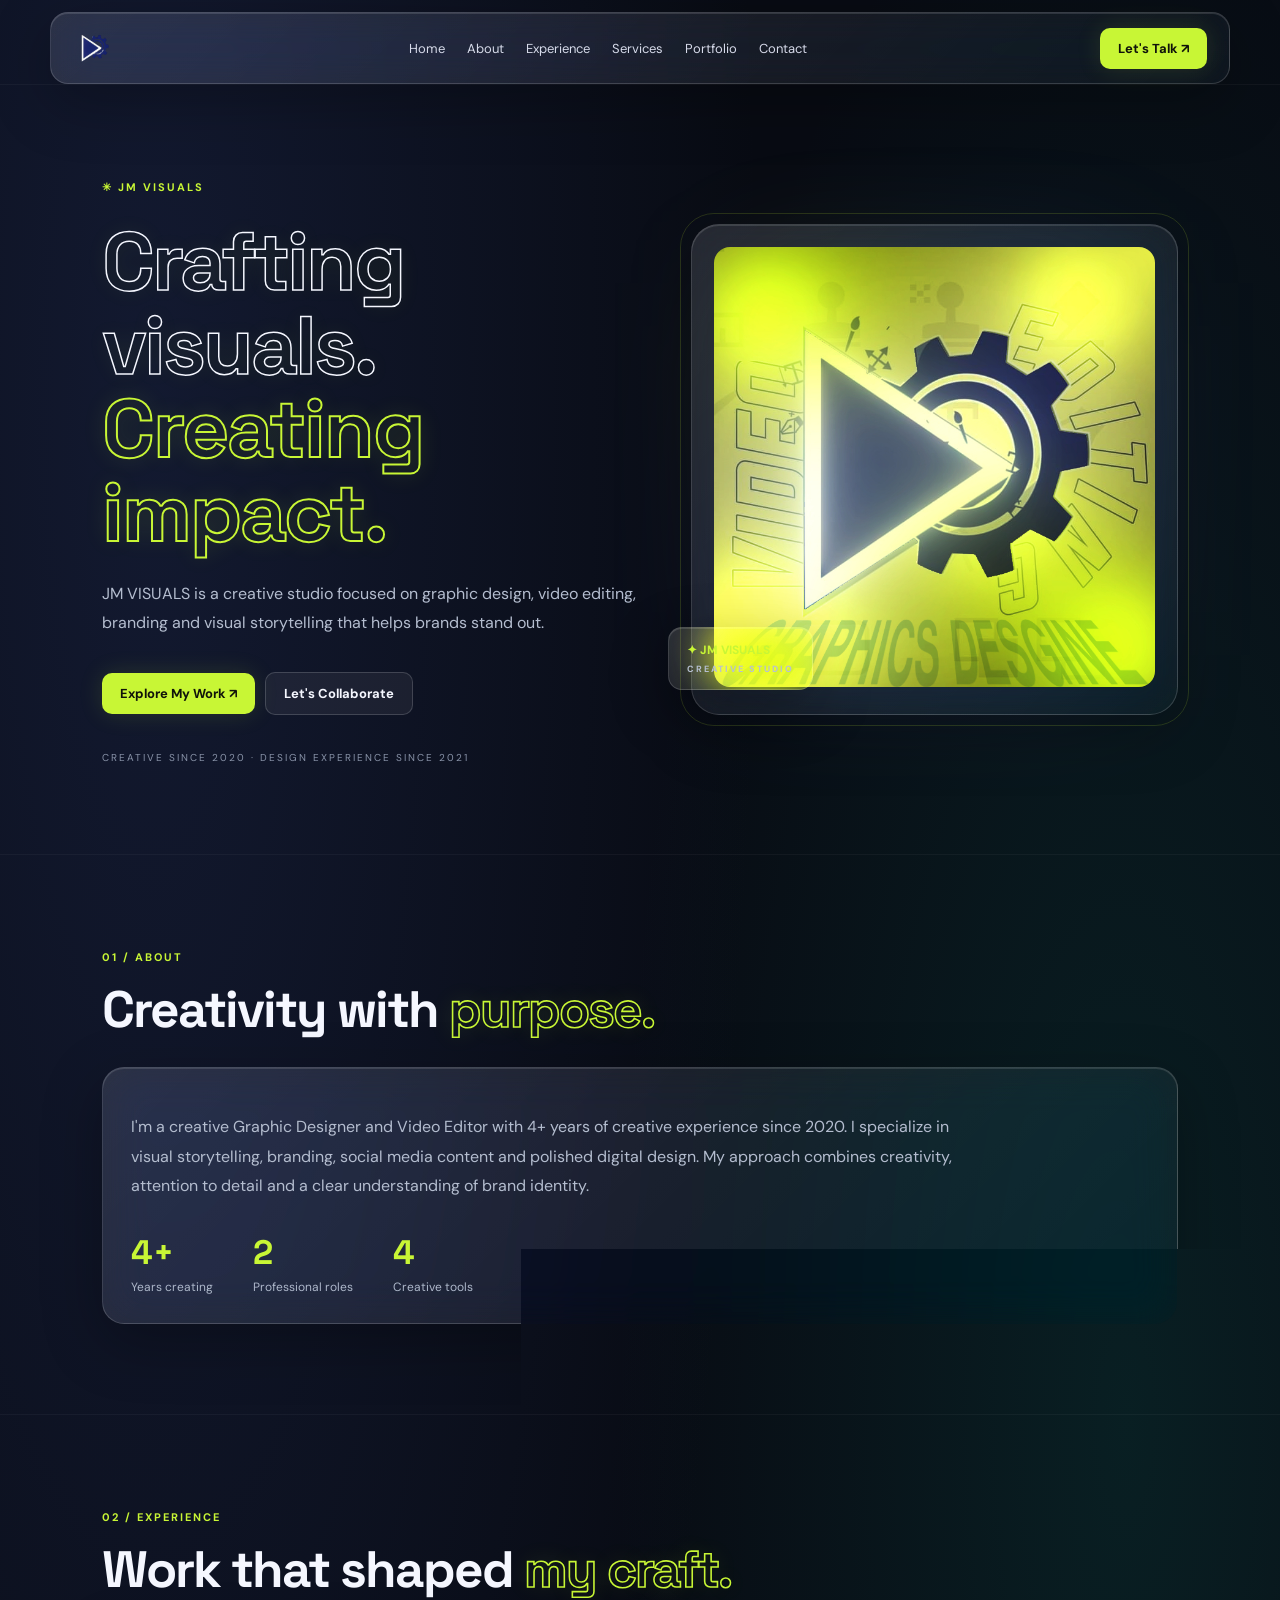
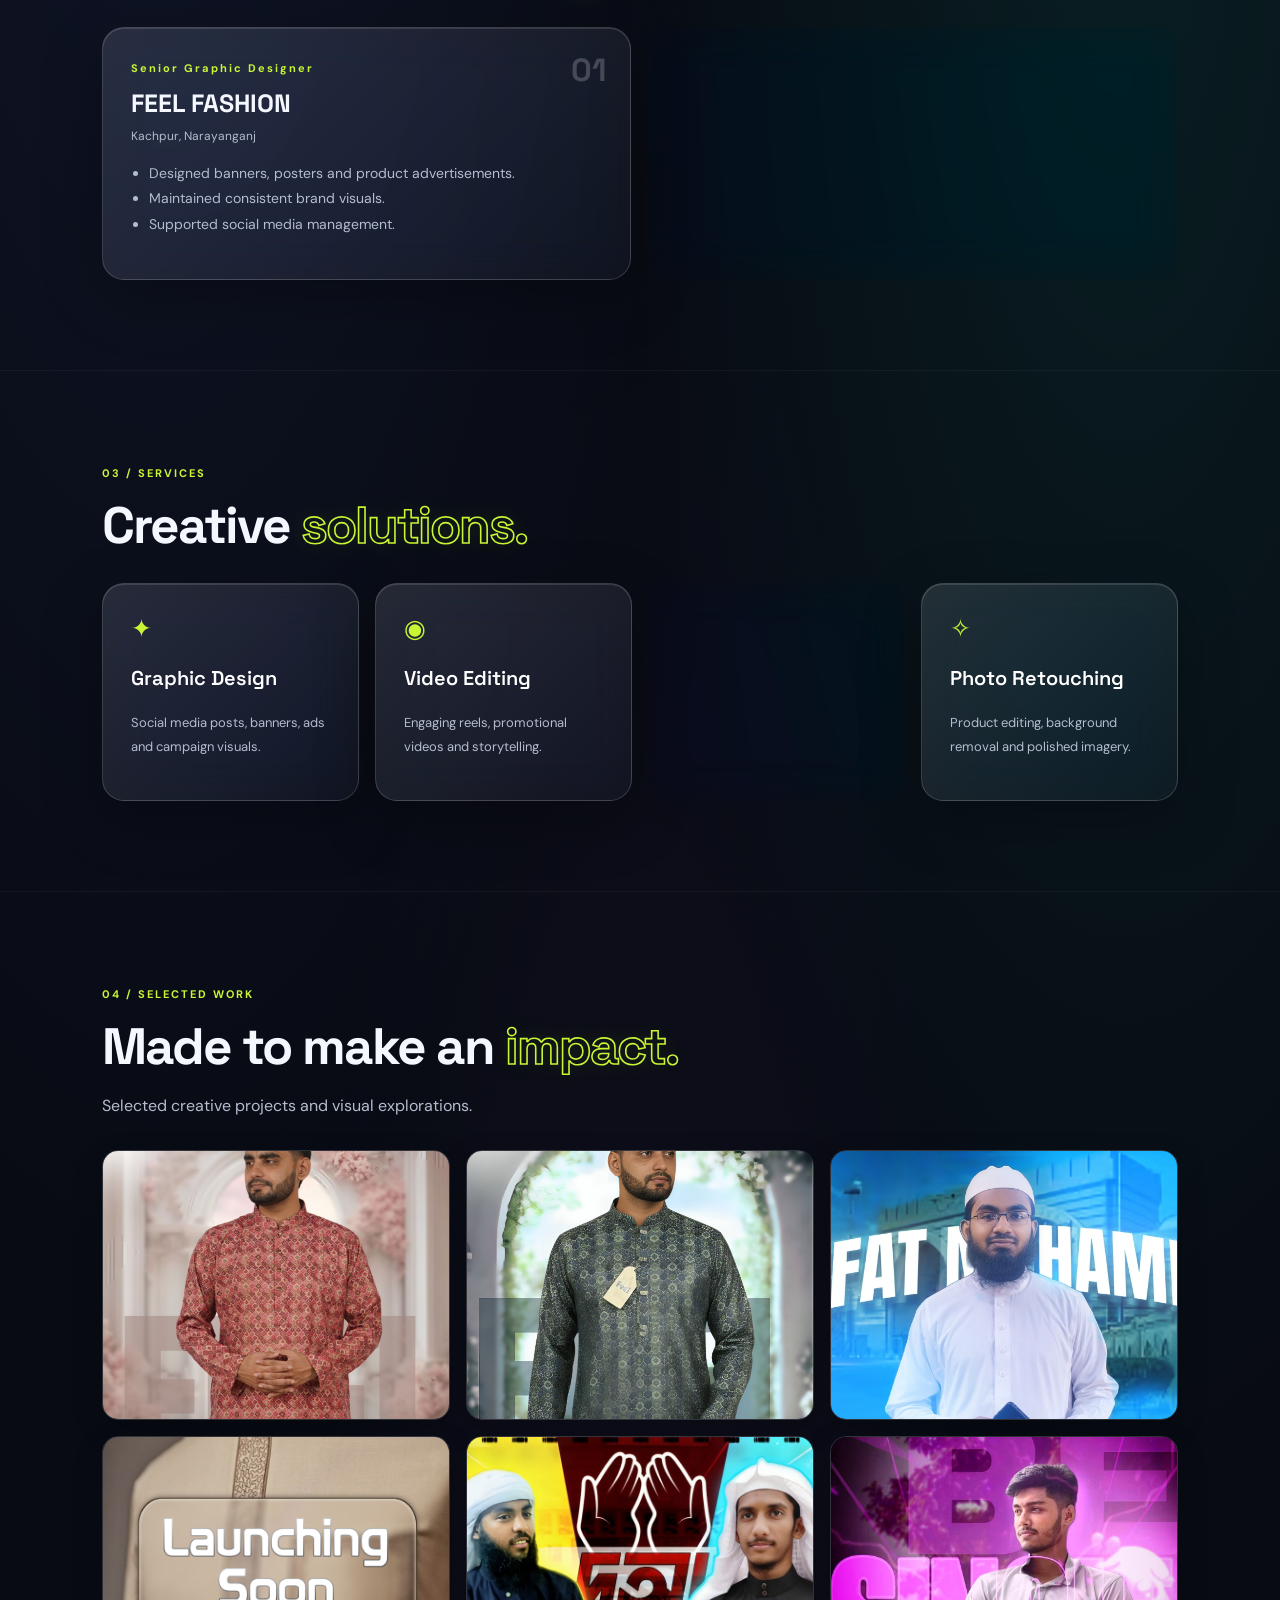
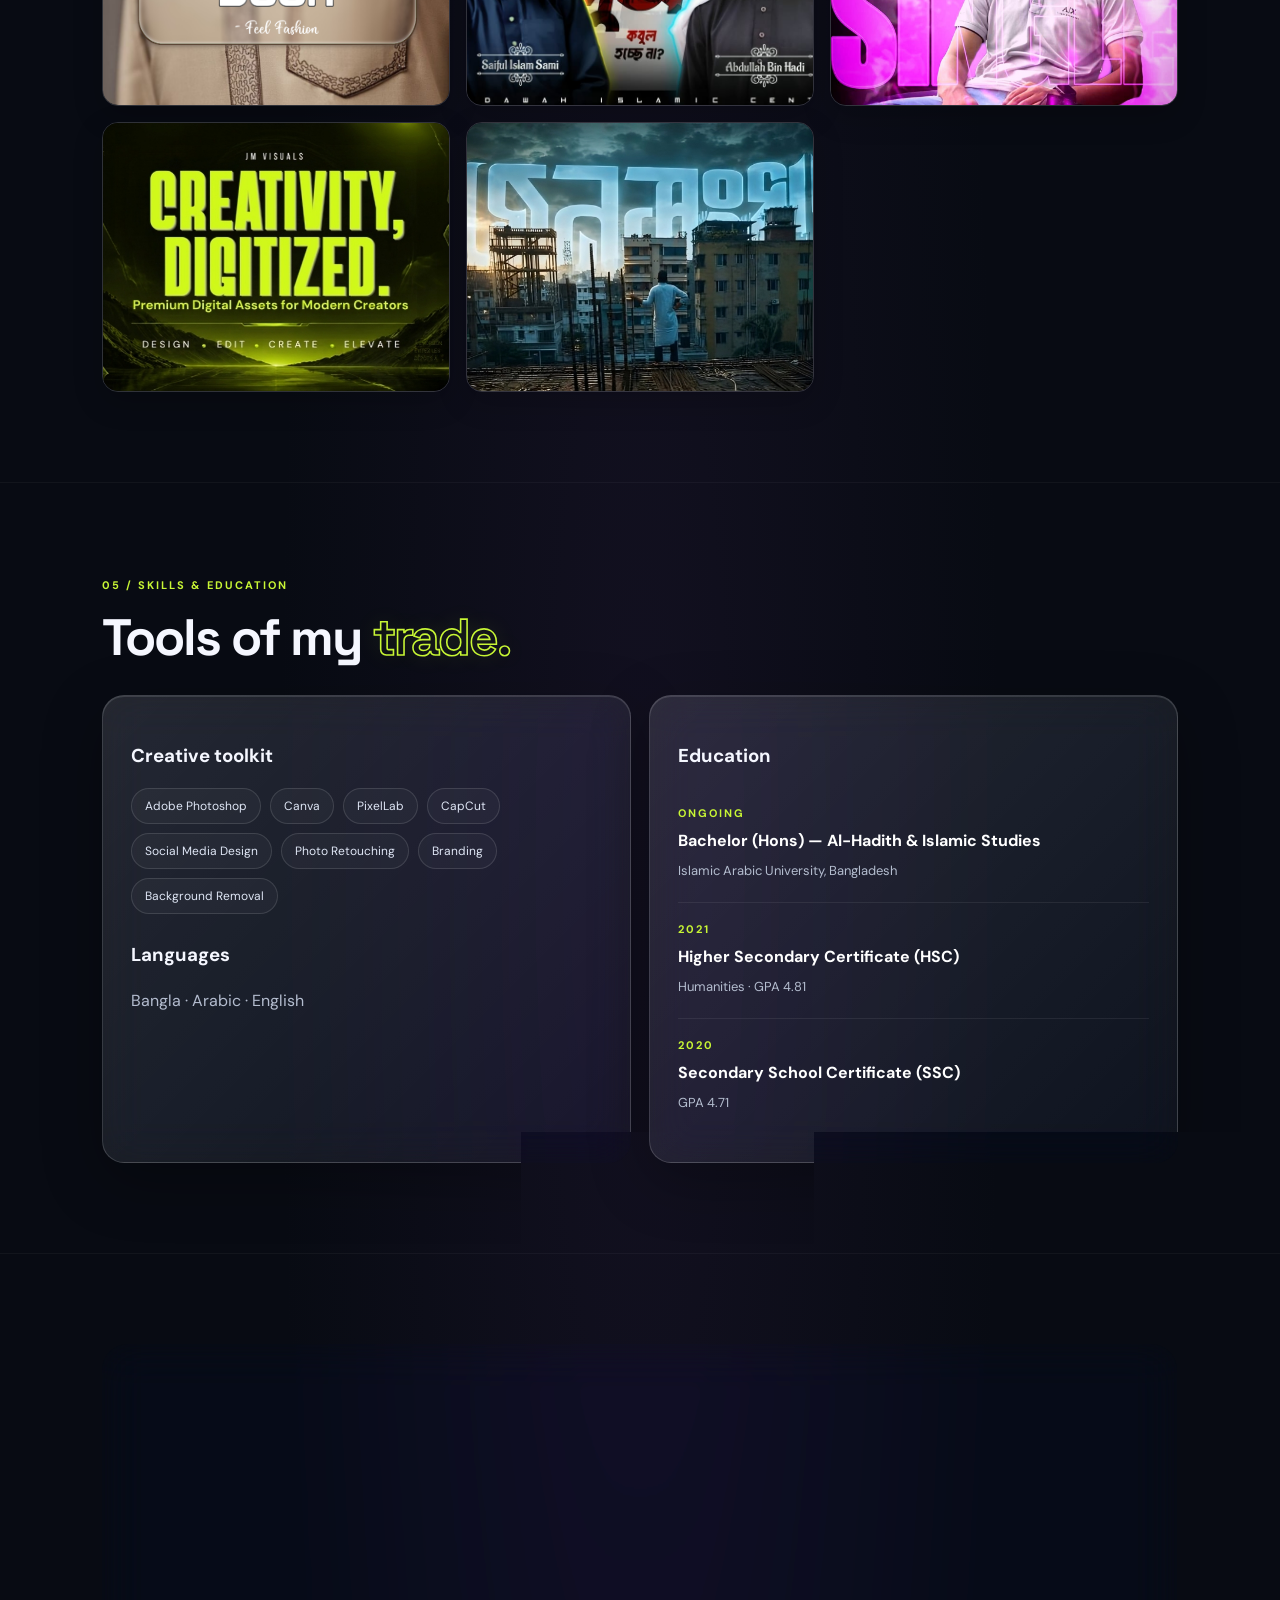
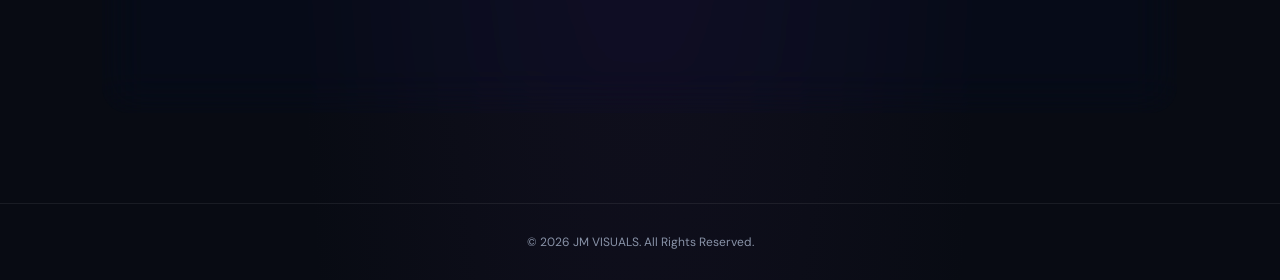
==== commit b4ae6106: "Update homepage hero image to MAIN PIC" ====
--- a/index.html
+++ b/index.html
@@ -12,7 +12,7 @@
 <nav><a href="#home">Home</a><a href="#about">About</a><a href="#experience">Experience</a><a href="#services">Services</a><a href="#portfolio">Portfolio</a><a href="#contact">Contact</a></nav><a class="talk" href="#contact">Let's Talk ↗</a></header>
 <main>
 <section class="hero" id="home"><div class="hero-copy"><small class="eyebrow">✳ JM VISUALS</small><h1>Crafting visuals.<br><em>Creating impact.</em></h1><p>JM VISUALS is a creative studio focused on graphic design, video editing, branding and visual storytelling that helps brands stand out.</p><a class="btn" href="#portfolio">Explore My Work ↗</a><a class="btn secondary" href="#contact">Let's Collaborate</a><div class="meta">CREATIVE SINCE 2020 · DESIGN EXPERIENCE SINCE 2021</div></div>
-<div class="hero-visual glass"><div class="orb"></div><img src="2.png" alt="JM VISUALS creative work"><div class="floating-label glass">✦ JM VISUALS <span>CREATIVE STUDIO</span></div></div></section>
+<div class="hero-visual glass"><div class="orb"></div><img src="MAIN PIC.jpg" alt="JM VISUALS — Main portrait"><div class="floating-label glass">✦ JM VISUALS <span>CREATIVE STUDIO</span></div></div></section>
 <section id="about"><div class="section-heading"><small>01 / ABOUT</small><h2>Creativity with <em>purpose.</em></h2></div><div class="glass panel about-panel"><p>I'm a creative Graphic Designer and Video Editor with 4+ years of creative experience since 2020. I specialize in visual storytelling, branding, social media content and polished digital design. My approach combines creativity, attention to detail and a clear understanding of brand identity.</p><div class="stats"><div><strong>4+</strong><span>Years creating</span></div><div><strong>2</strong><span>Professional roles</span></div><div><strong>4</strong><span>Creative tools</span></div></div></div></section>
 <section id="experience"><div class="section-heading"><small>02 / EXPERIENCE</small><h2>Work that shaped <em>my craft.</em></h2></div><div class="experience-grid"><article class="glass panel"><span class="card-index">01</span><small>Senior Graphic Designer</small><h3>FEEL FASHION</h3><p class="location">Kachpur, Narayanganj</p><ul><li>Designed banners, posters and product advertisements.</li><li>Maintained consistent brand visuals.</li><li>Supported social media management.</li></ul></article><article class="glass panel"><span class="card-index">02</span><small>Senior Graphic Designer</small><h3>AL WASATIYYAH MART</h3><p class="location">Narayanganj</p><ul><li>Designed digital marketing graphics.</li><li>Edited promotional videos and reels.</li><li>Created branding materials.</li></ul></article></div></section>
 <section id="services"><div class="section-heading"><small>03 / SERVICES</small><h2>Creative <em>solutions.</em></h2></div><div class="cards"><article class="glass panel"><span>✦</span><h3>Graphic Design</h3><p>Social media posts, banners, ads and campaign visuals.</p></article><article class="glass panel"><span>◉</span><h3>Video Editing</h3><p>Engaging reels, promotional videos and storytelling.</p></article><article class="glass panel"><span>⬡</span><h3>Branding & Identity</h3><p>Consistent visual identity and brand materials.</p></article><article class="glass panel"><span>✧</span><h3>Photo Retouching</h3><p>Product editing, background removal and polished imagery.</p></article></div></section>
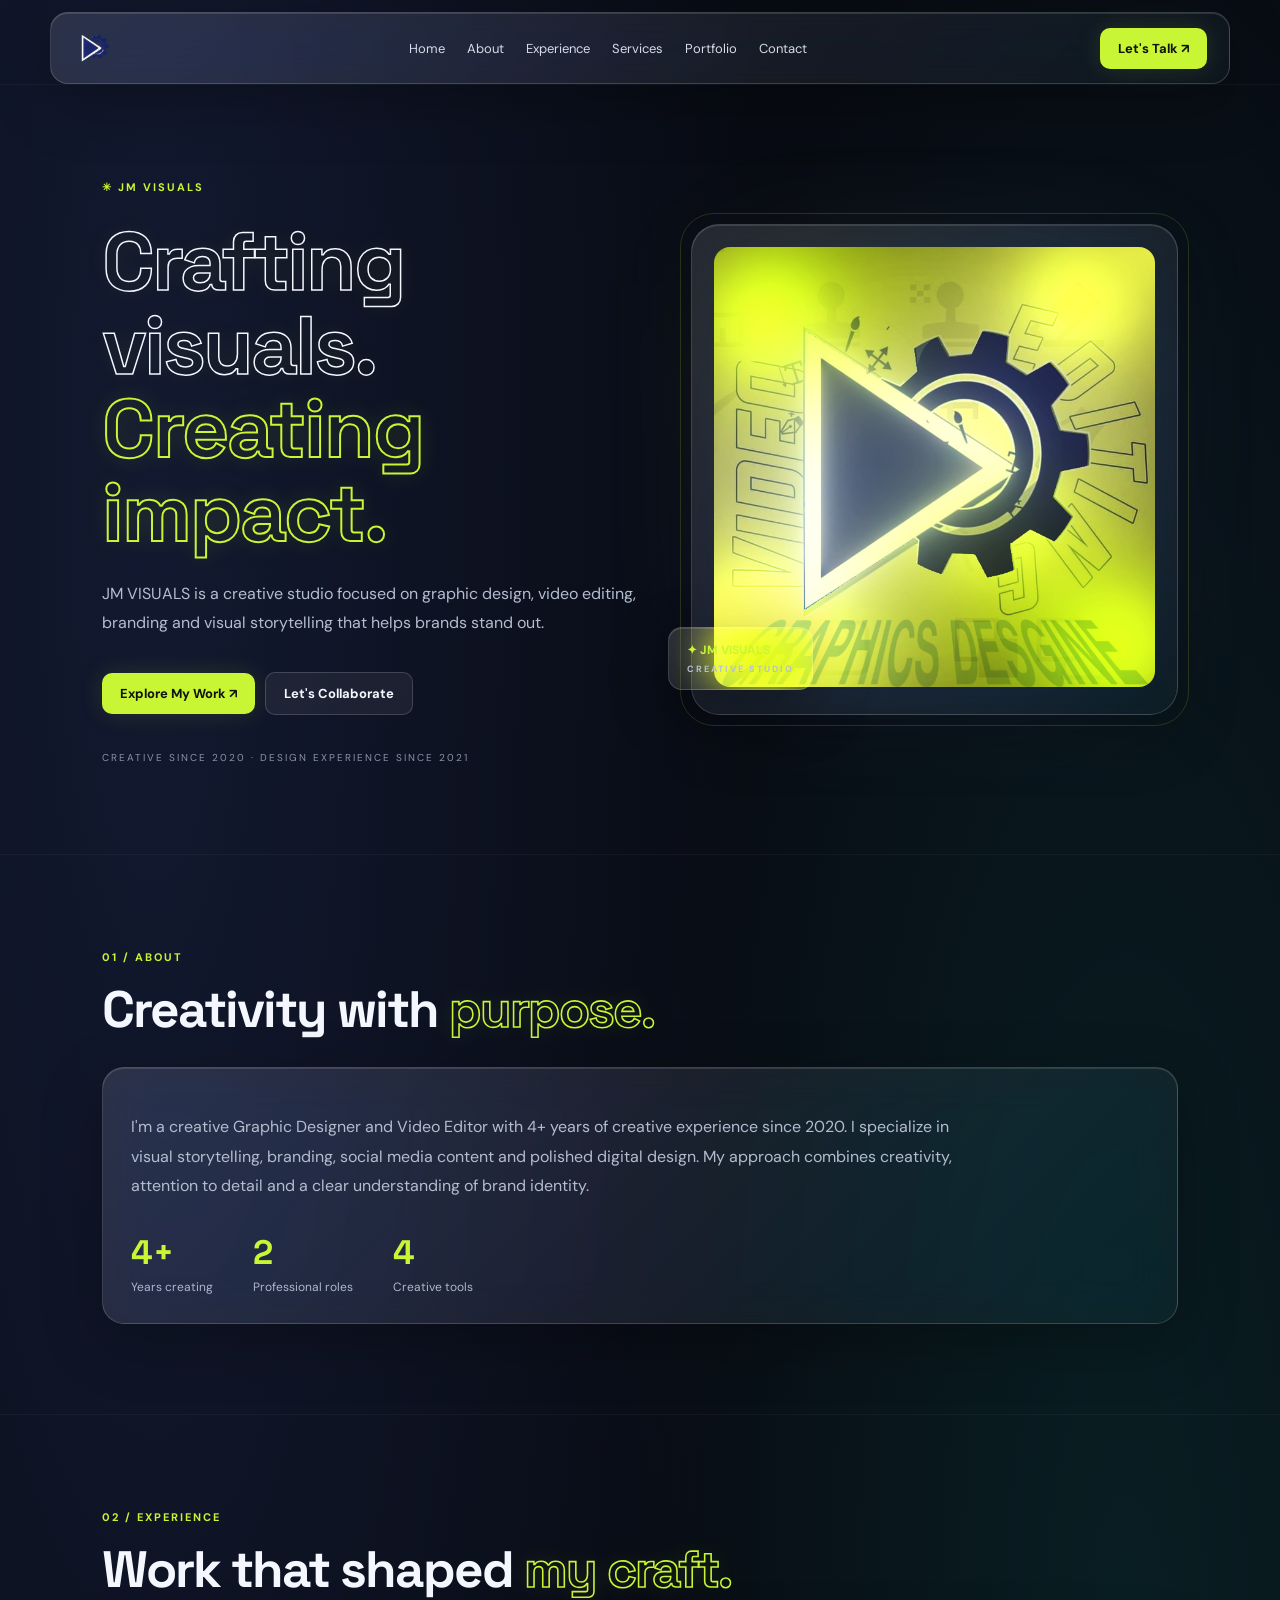
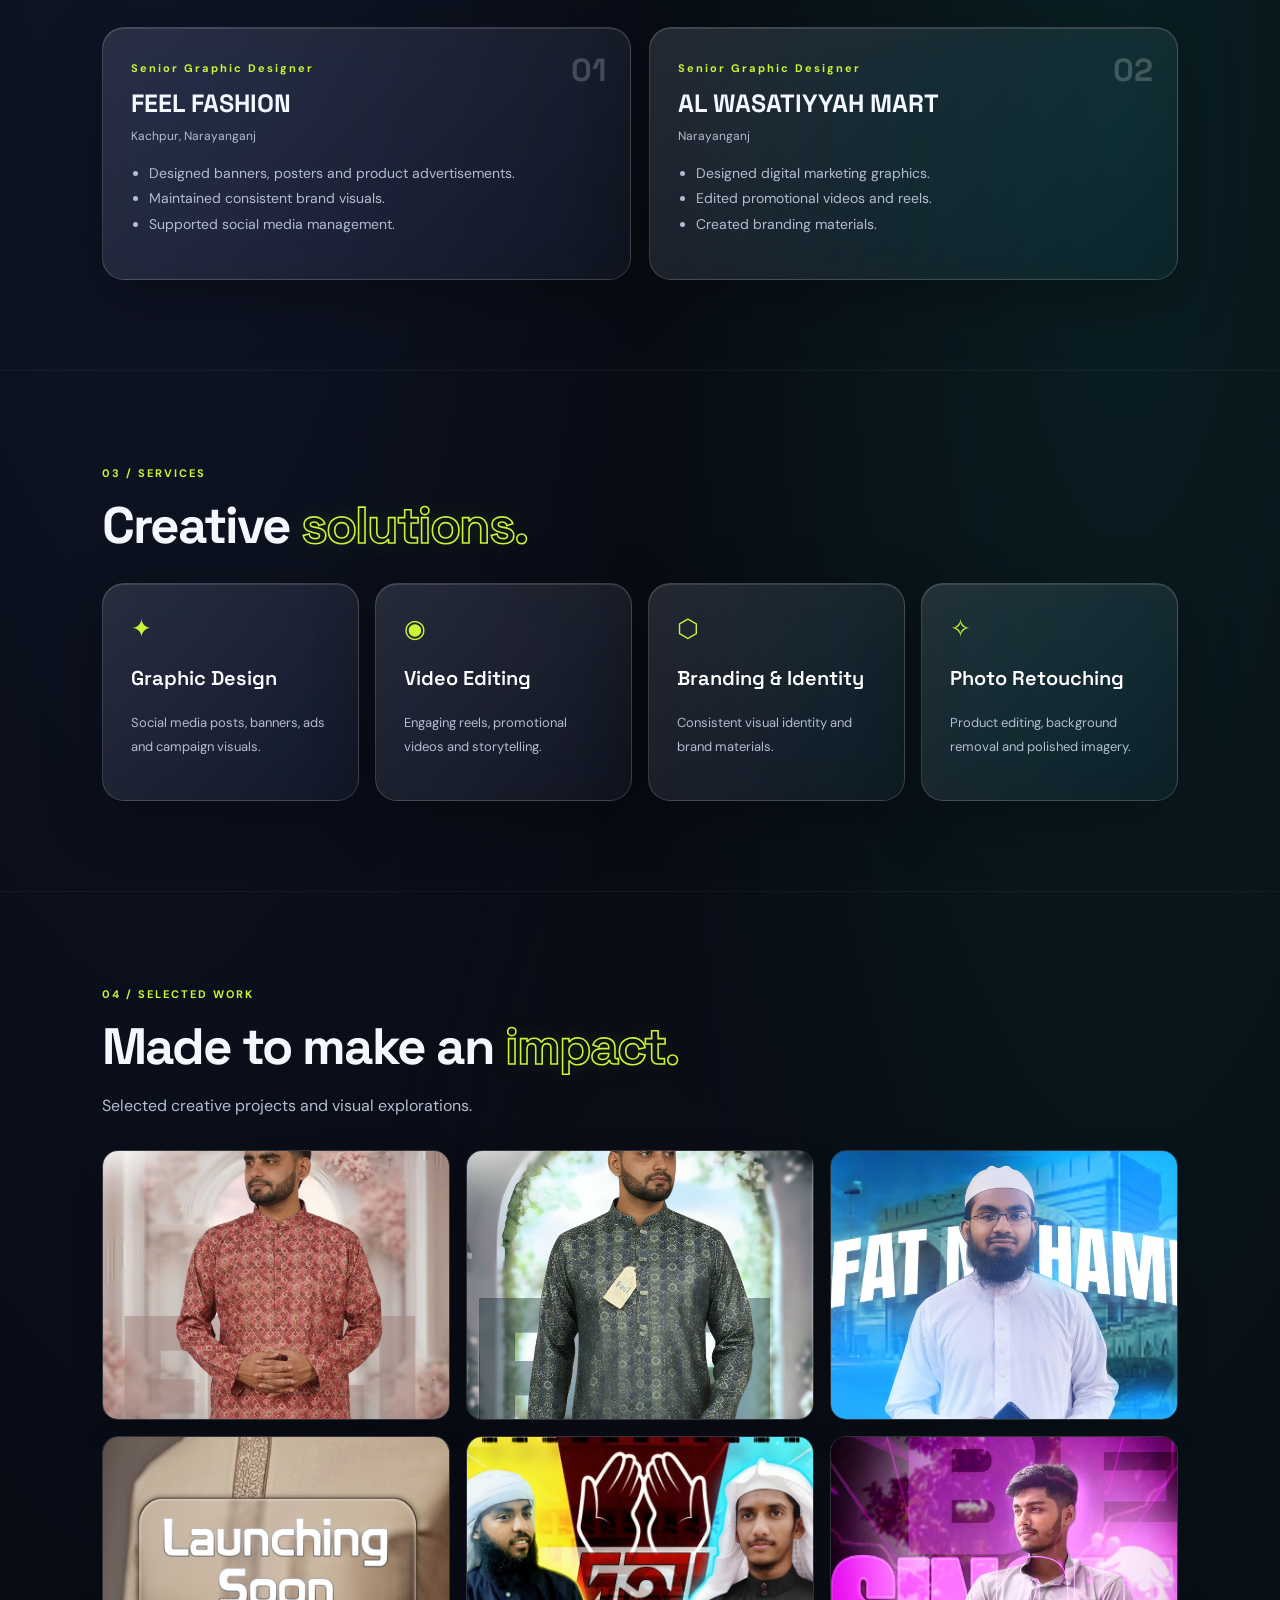
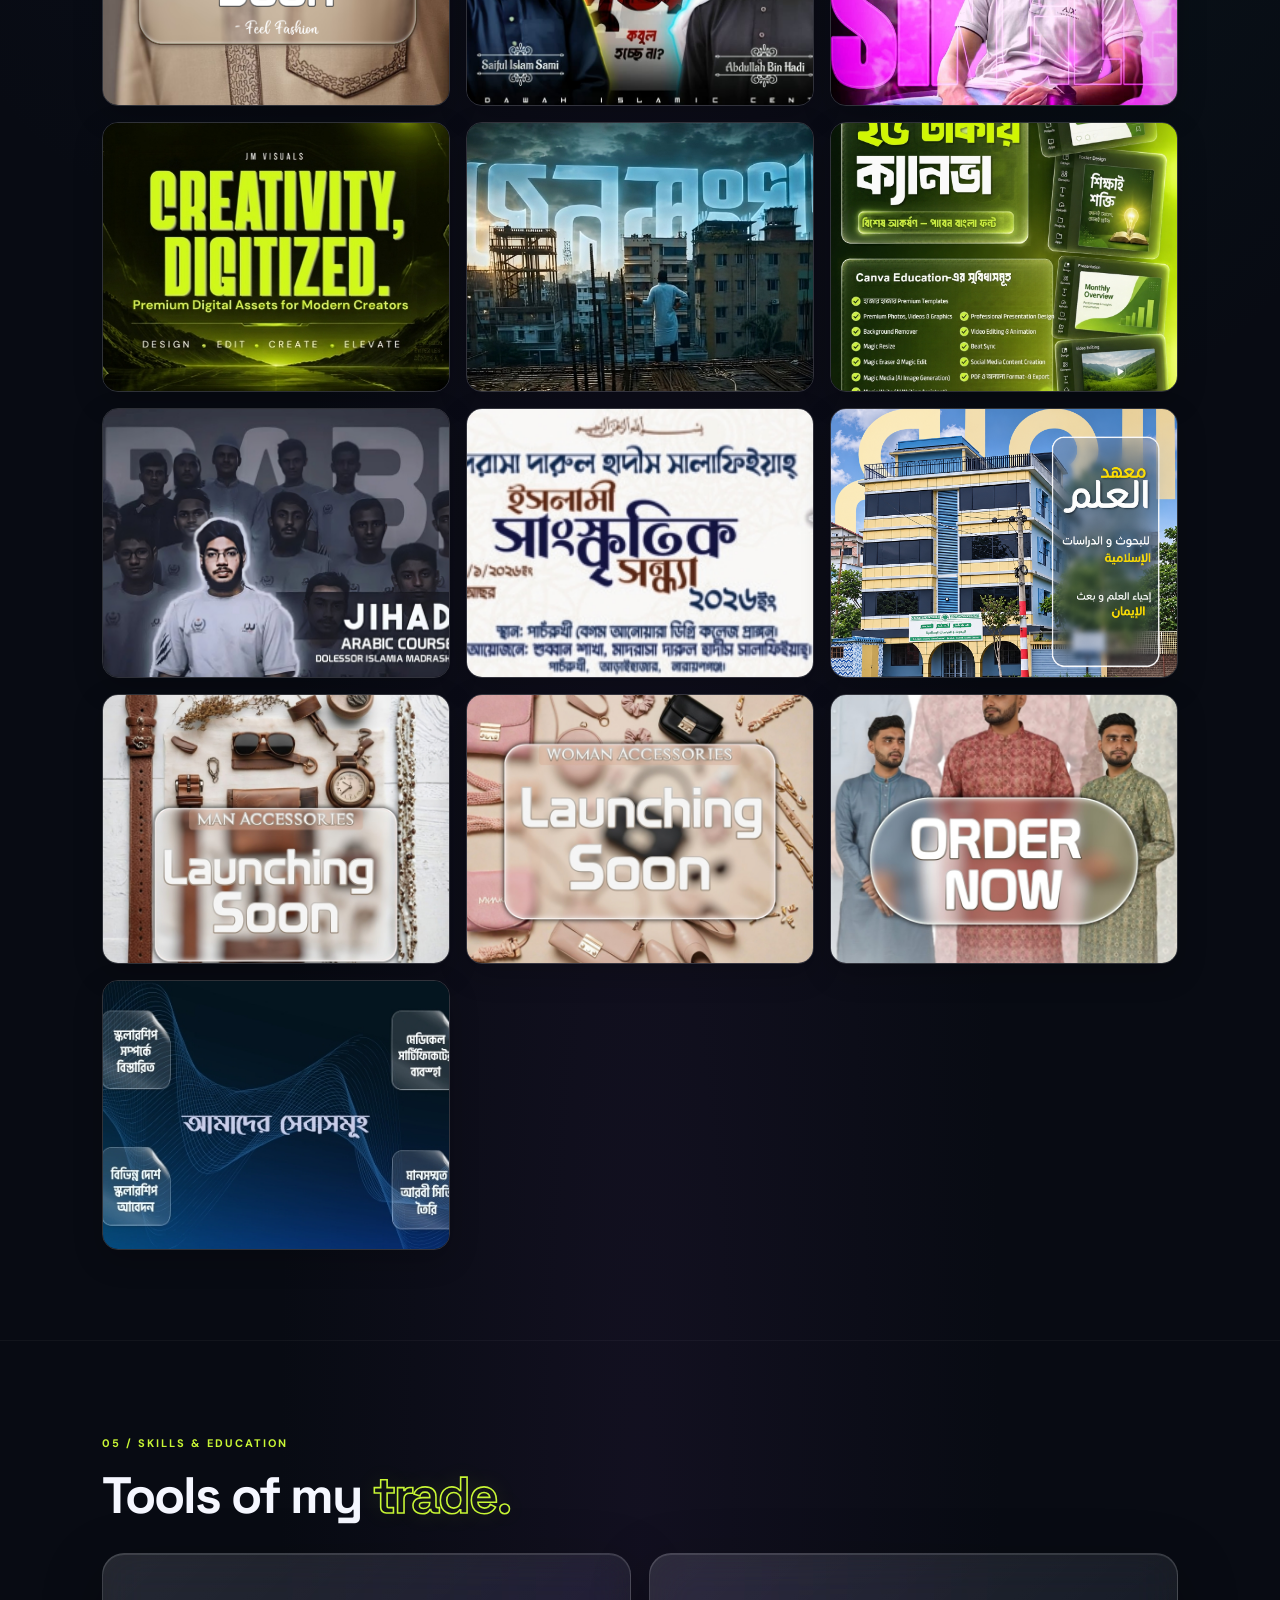
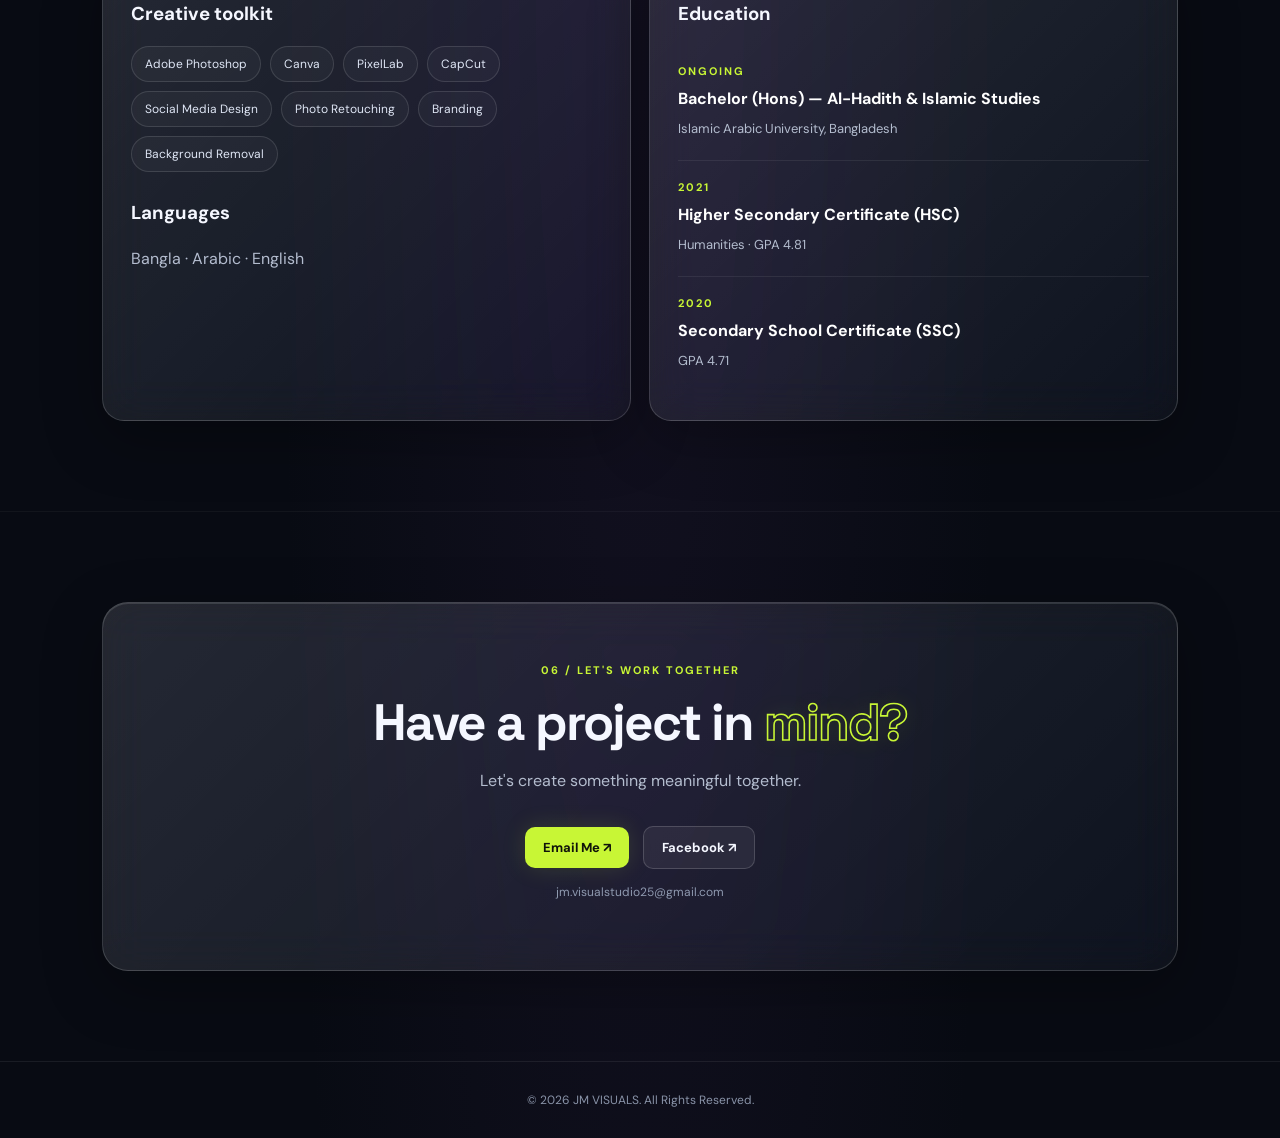
==== commit 07158266: "Add newly uploaded designs to portfolio gallery" ====
--- a/index.html
+++ b/index.html
@@ -16,7 +16,7 @@
 <section id="about"><div class="section-heading"><small>01 / ABOUT</small><h2>Creativity with <em>purpose.</em></h2></div><div class="glass panel about-panel"><p>I'm a creative Graphic Designer and Video Editor with 4+ years of creative experience since 2020. I specialize in visual storytelling, branding, social media content and polished digital design. My approach combines creativity, attention to detail and a clear understanding of brand identity.</p><div class="stats"><div><strong>4+</strong><span>Years creating</span></div><div><strong>2</strong><span>Professional roles</span></div><div><strong>4</strong><span>Creative tools</span></div></div></div></section>
 <section id="experience"><div class="section-heading"><small>02 / EXPERIENCE</small><h2>Work that shaped <em>my craft.</em></h2></div><div class="experience-grid"><article class="glass panel"><span class="card-index">01</span><small>Senior Graphic Designer</small><h3>FEEL FASHION</h3><p class="location">Kachpur, Narayanganj</p><ul><li>Designed banners, posters and product advertisements.</li><li>Maintained consistent brand visuals.</li><li>Supported social media management.</li></ul></article><article class="glass panel"><span class="card-index">02</span><small>Senior Graphic Designer</small><h3>AL WASATIYYAH MART</h3><p class="location">Narayanganj</p><ul><li>Designed digital marketing graphics.</li><li>Edited promotional videos and reels.</li><li>Created branding materials.</li></ul></article></div></section>
 <section id="services"><div class="section-heading"><small>03 / SERVICES</small><h2>Creative <em>solutions.</em></h2></div><div class="cards"><article class="glass panel"><span>✦</span><h3>Graphic Design</h3><p>Social media posts, banners, ads and campaign visuals.</p></article><article class="glass panel"><span>◉</span><h3>Video Editing</h3><p>Engaging reels, promotional videos and storytelling.</p></article><article class="glass panel"><span>⬡</span><h3>Branding & Identity</h3><p>Consistent visual identity and brand materials.</p></article><article class="glass panel"><span>✧</span><h3>Photo Retouching</h3><p>Product editing, background removal and polished imagery.</p></article></div></section>
-<section id="portfolio"><div class="section-heading"><small>04 / SELECTED WORK</small><h2>Made to make an <em>impact.</em></h2><p>Selected creative projects and visual explorations.</p></div><div class="gallery"><img src="1.png" alt="Canva Education promotional design"><img src="3.jpg" alt="JM VISUALS graphic design project"><img src="New Project.png" alt="JM VISUALS creative design"><img src="pan 2 mobile.png" alt="JM VISUALS mobile design project"><img src="WhatsApp Image 2026-11-06 at 11.59.50 PM.jpeg" alt="JM VISUALS graphic design project"><img src="WhatsApp Image 2026-11-06 at 11.59.51 PM.jpeg" alt="JM VISUALS graphic design project"><img src="22970658933.jpg" alt="CREATIVITY DIGITIZED JM VISUALS digital assets banner"><img src="14758231567.jpg.jpeg" alt="Cinematic Bengali typography and video artwork"></div></section>
+<section id="portfolio"><div class="section-heading"><small>04 / SELECTED WORK</small><h2>Made to make an <em>impact.</em></h2><p>Selected creative projects and visual explorations.</p></div><div class="gallery"><img src="1.png" alt="Canva Education promotional design"><img src="3.jpg" alt="JM VISUALS graphic design project"><img src="New Project.png" alt="JM VISUALS creative design"><img src="pan 2 mobile.png" alt="JM VISUALS mobile design project"><img src="WhatsApp Image 2026-11-06 at 11.59.50 PM.jpeg" alt="JM VISUALS graphic design project"><img src="WhatsApp Image 2026-11-06 at 11.59.51 PM.jpeg" alt="JM VISUALS graphic design project"><img src="22970658933.jpg" alt="CREATIVITY DIGITIZED JM VISUALS digital assets banner"><img src="14758231567.jpg.jpeg" alt="Cinematic Bengali typography and video artwork"><img src="2020.2.jpg" alt="JM VISUALS graphic design artwork"><img src="94d9cf09bd864286a5651142bdd70095.jpg" alt="JM VISUALS creative design"><img src="BANNERE FOR CE 2026_page-0001.jpg" alt="Creative banner design 2026"><img src="Natural Cream Building with Arabic Text Overlay.png" alt="Arabic typography and architectural design"><img src="WhatsApp Image 2025-12-18 at 11.06.30 AM.png" alt="JM VISUALS design project"><img src="WhatsApp Image 2025-12-18 at 11.06.43 AM.jpg" alt="JM VISUALS design project"><img src="WhatsApp Image 2025-12-18 at 12.11.22 PM.jpg" alt="JM VISUALS design project"><img src="Your paragraph text.jpg" alt="JM VISUALS design artwork"></div></section>
 <section id="skills"><div class="section-heading"><small>05 / SKILLS & EDUCATION</small><h2>Tools of my <em>trade.</em></h2></div><div class="skills-grid"><div class="glass panel"><h3>Creative toolkit</h3><div class="skill-tags"><span>Adobe Photoshop</span><span>Canva</span><span>PixelLab</span><span>CapCut</span><span>Social Media Design</span><span>Photo Retouching</span><span>Branding</span><span>Background Removal</span></div><h3>Languages</h3><p>Bangla · Arabic · English</p></div><div class="glass panel"><h3>Education</h3><div class="education"><small>ONGOING</small><h4>Bachelor (Hons) — Al-Hadith & Islamic Studies</h4><p>Islamic Arabic University, Bangladesh</p></div><div class="education"><small>2021</small><h4>Higher Secondary Certificate (HSC)</h4><p>Humanities · GPA 4.81</p></div><div class="education"><small>2020</small><h4>Secondary School Certificate (SSC)</h4><p>GPA 4.71</p></div></div></div></section>
 <section id="contact"><div class="glass contact-panel"><small>06 / LET'S WORK TOGETHER</small><h2>Have a project in <em>mind?</em></h2><p>Let's create something meaningful together.</p><a class="btn" href="mailto:jm.visualstudio25@gmail.com">Email Me ↗</a><a class="btn secondary" href="https://www.facebook.com/jmeditor24" target="_blank" rel="noopener">Facebook ↗</a><p class="contact-email">jm.visualstudio25@gmail.com</p></div></section>
 </main><footer>© 2026 JM VISUALS. All Rights Reserved.</footer><script src="script.js"></script></body></html>
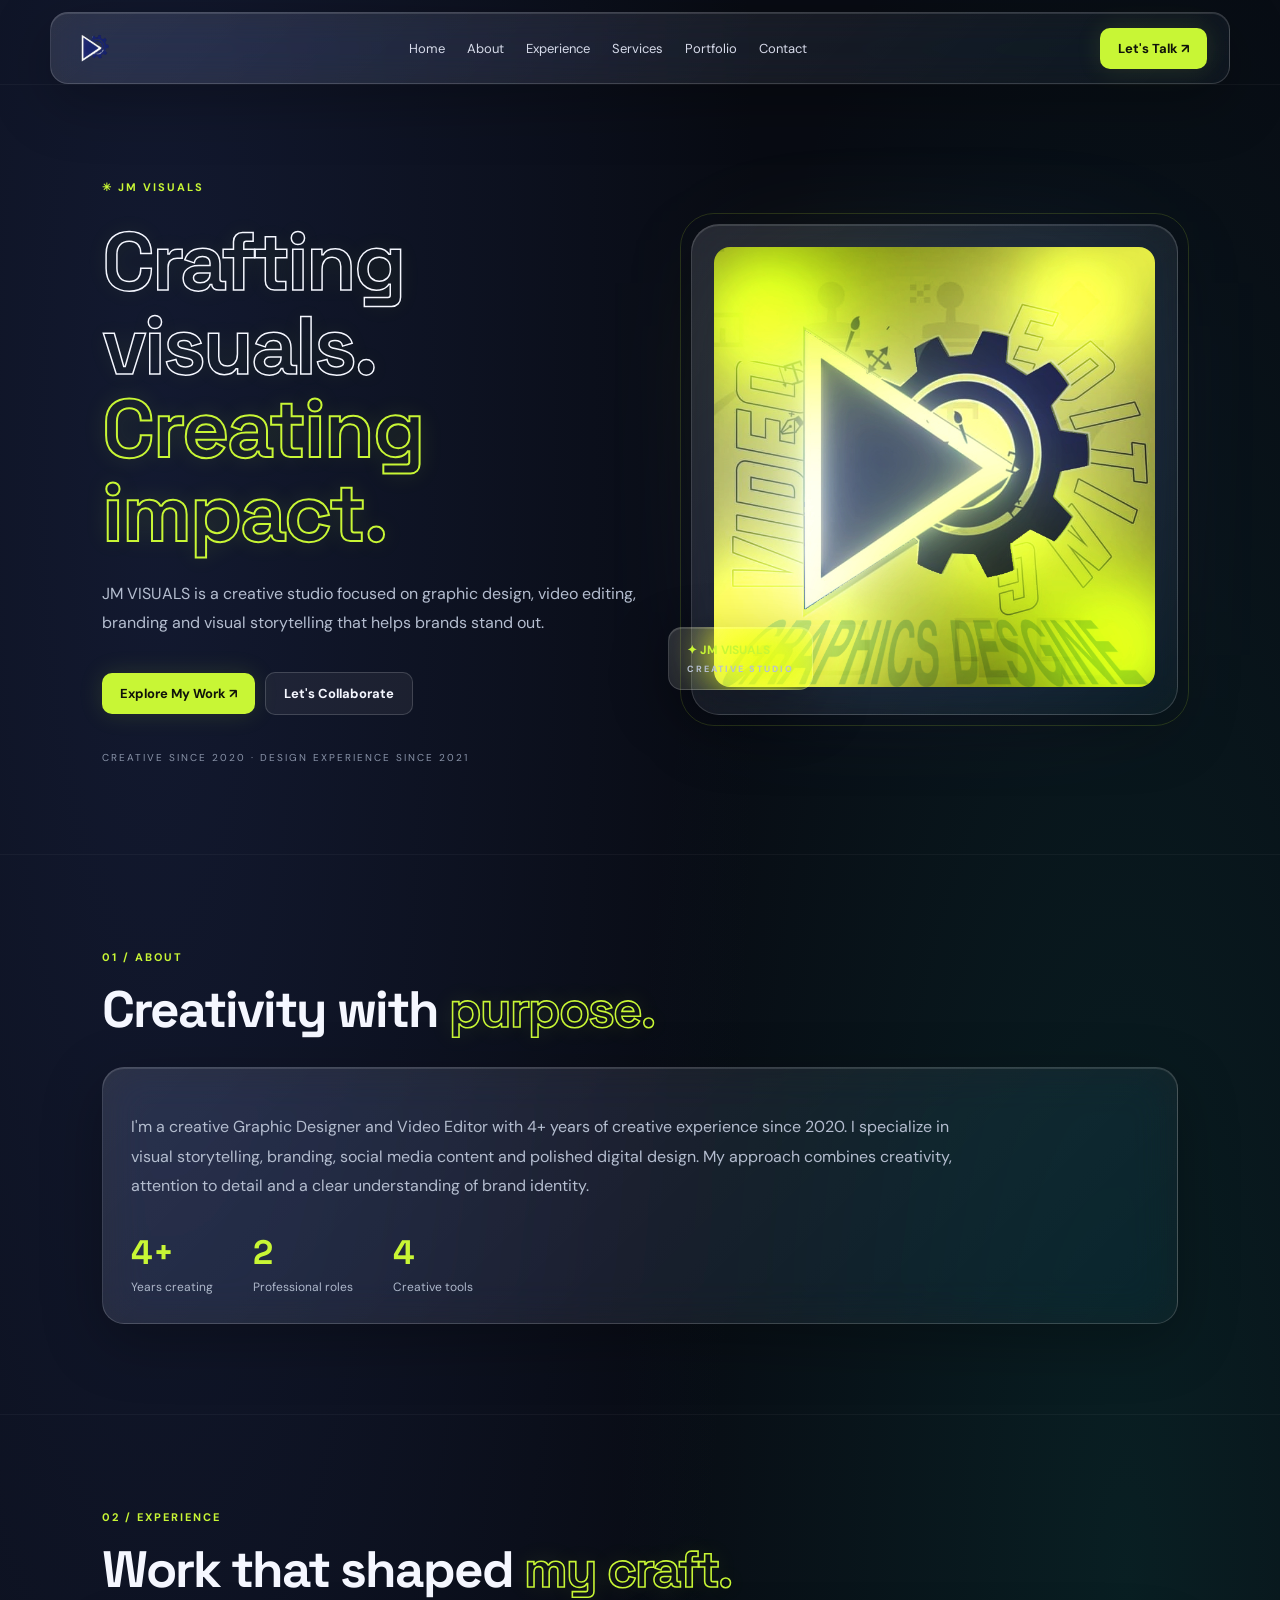
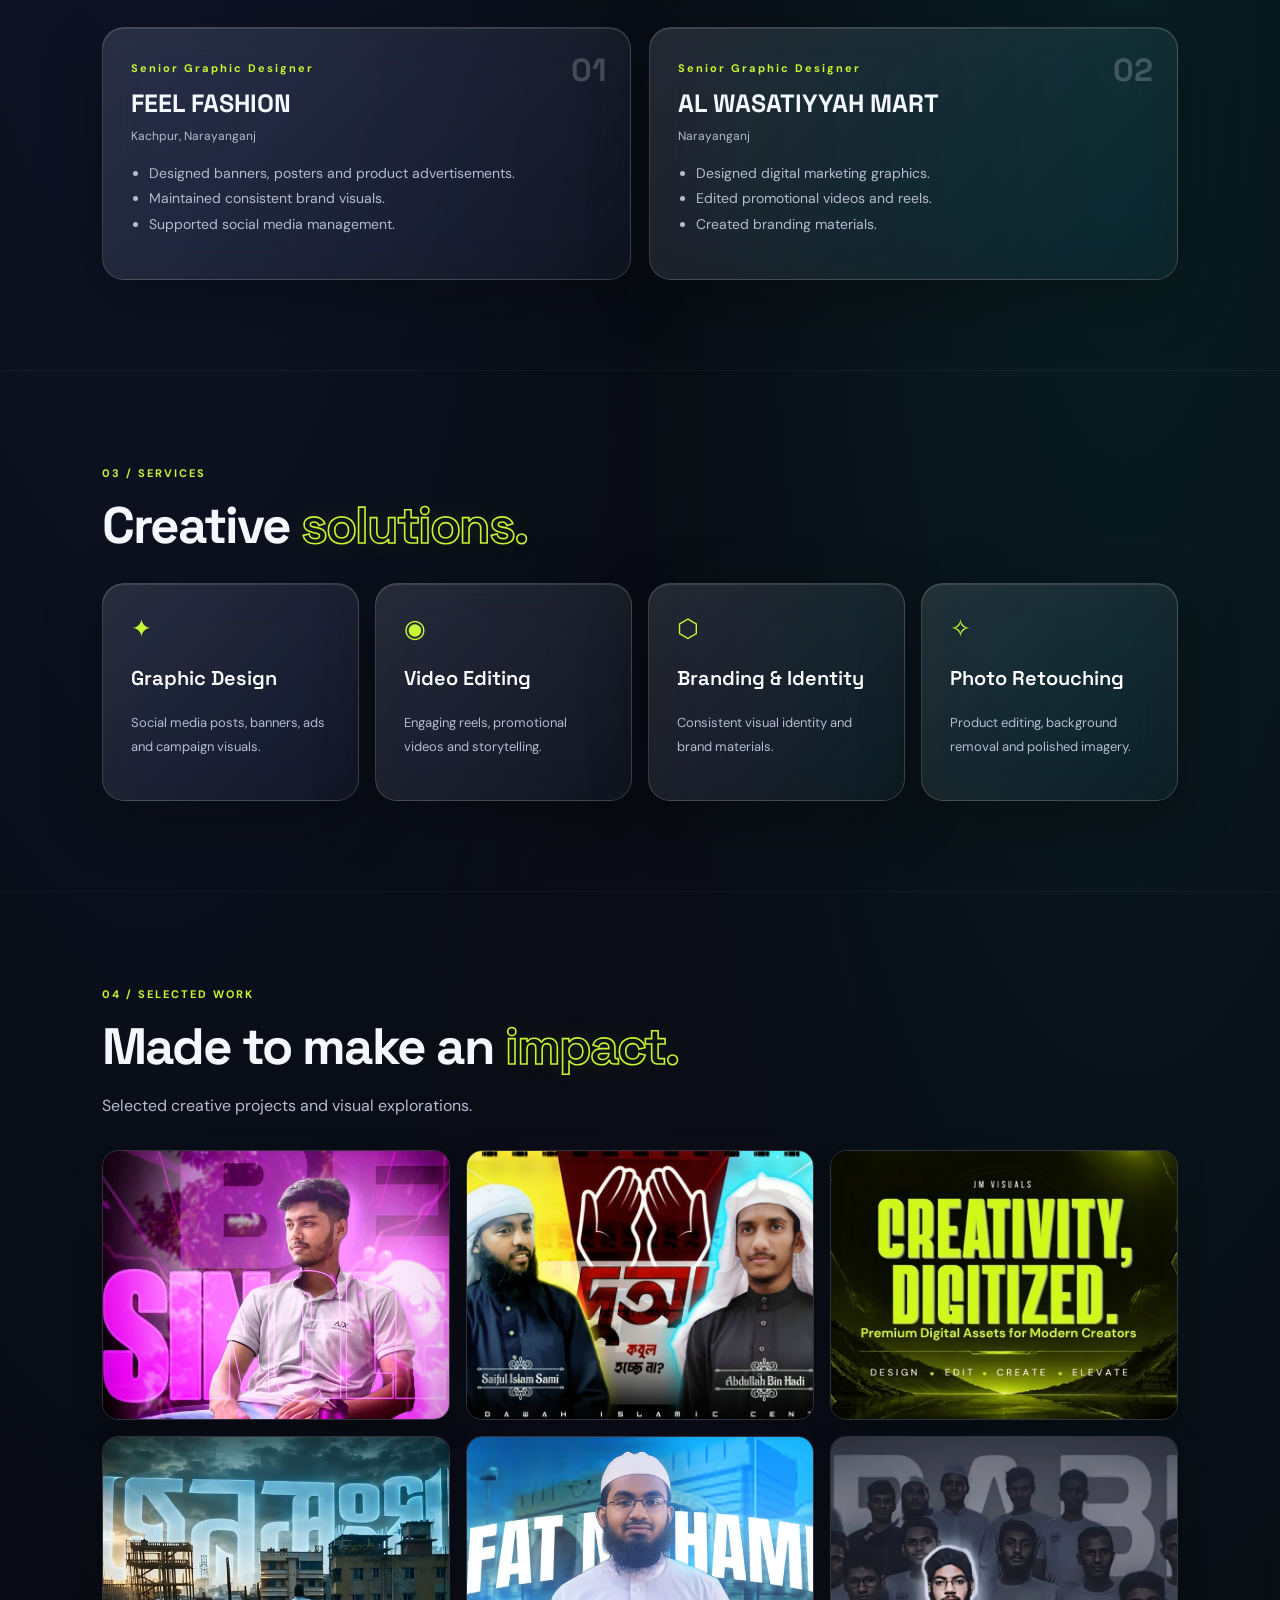
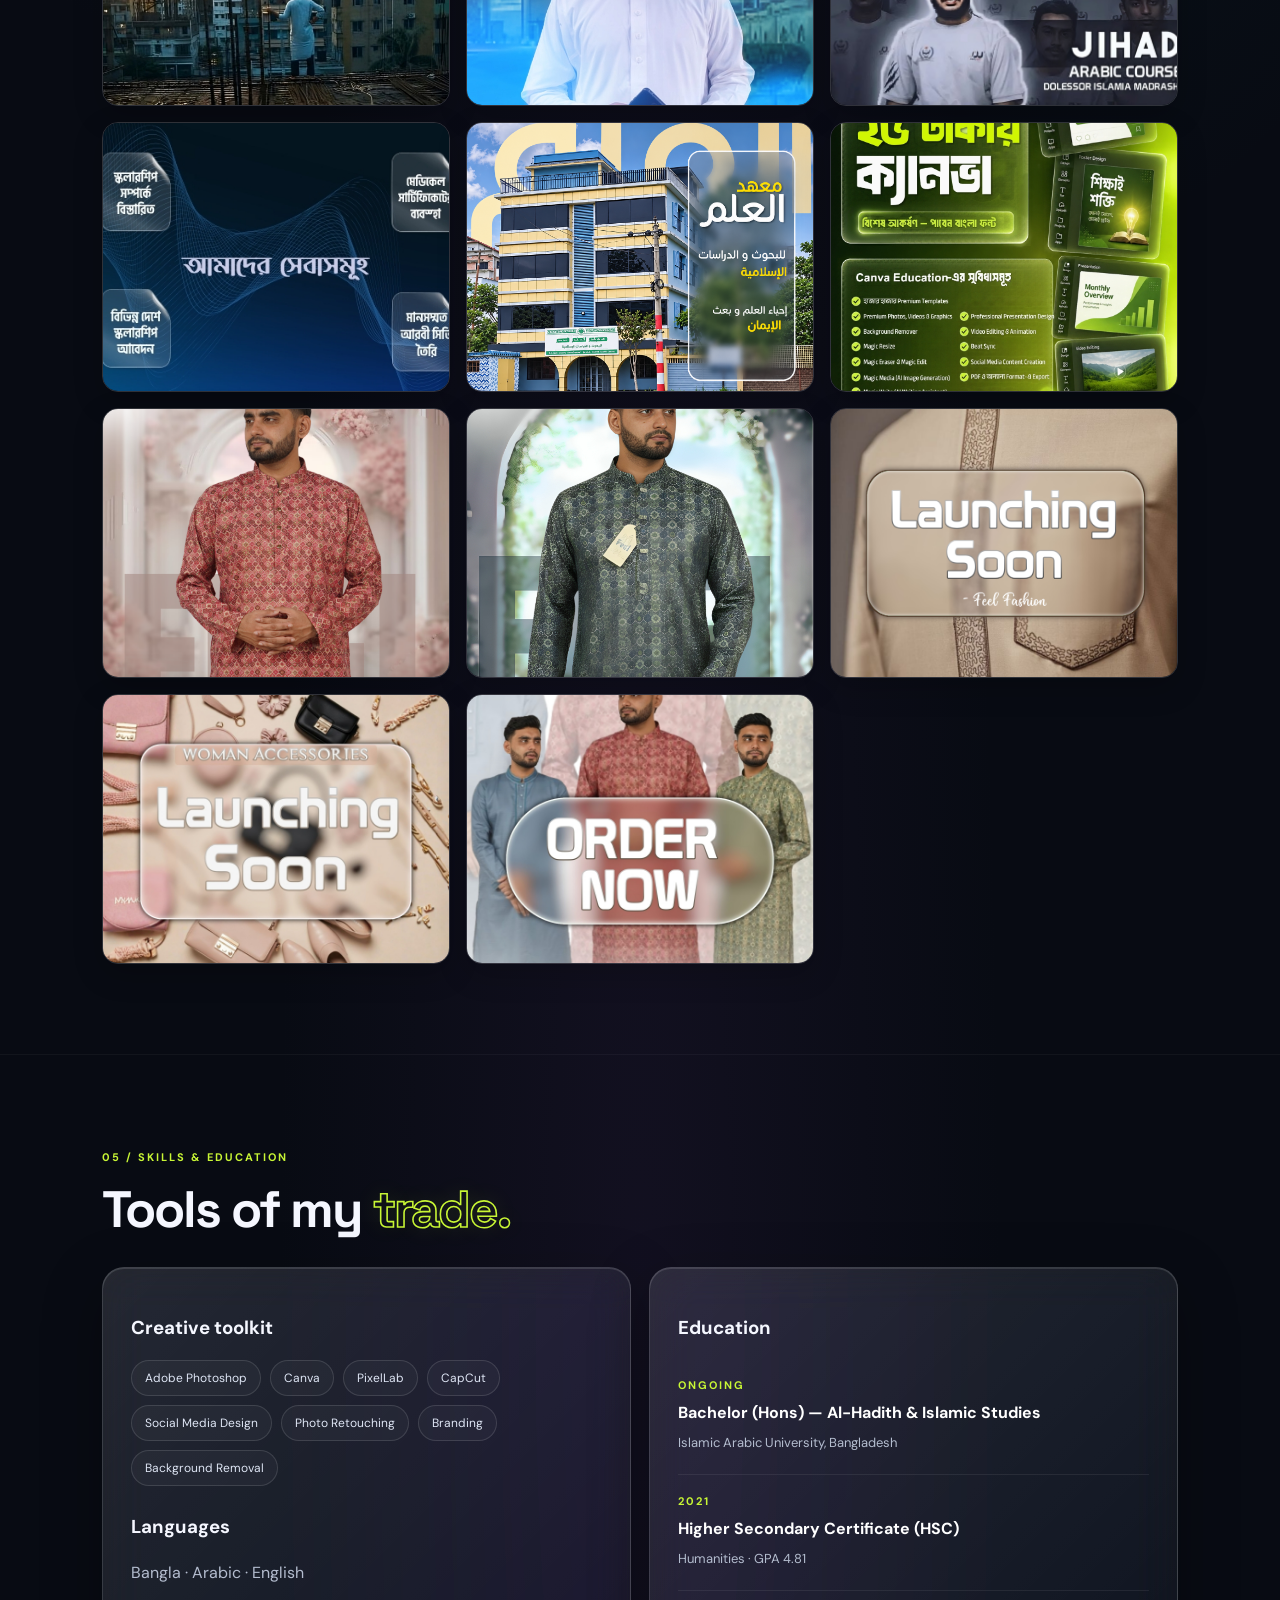
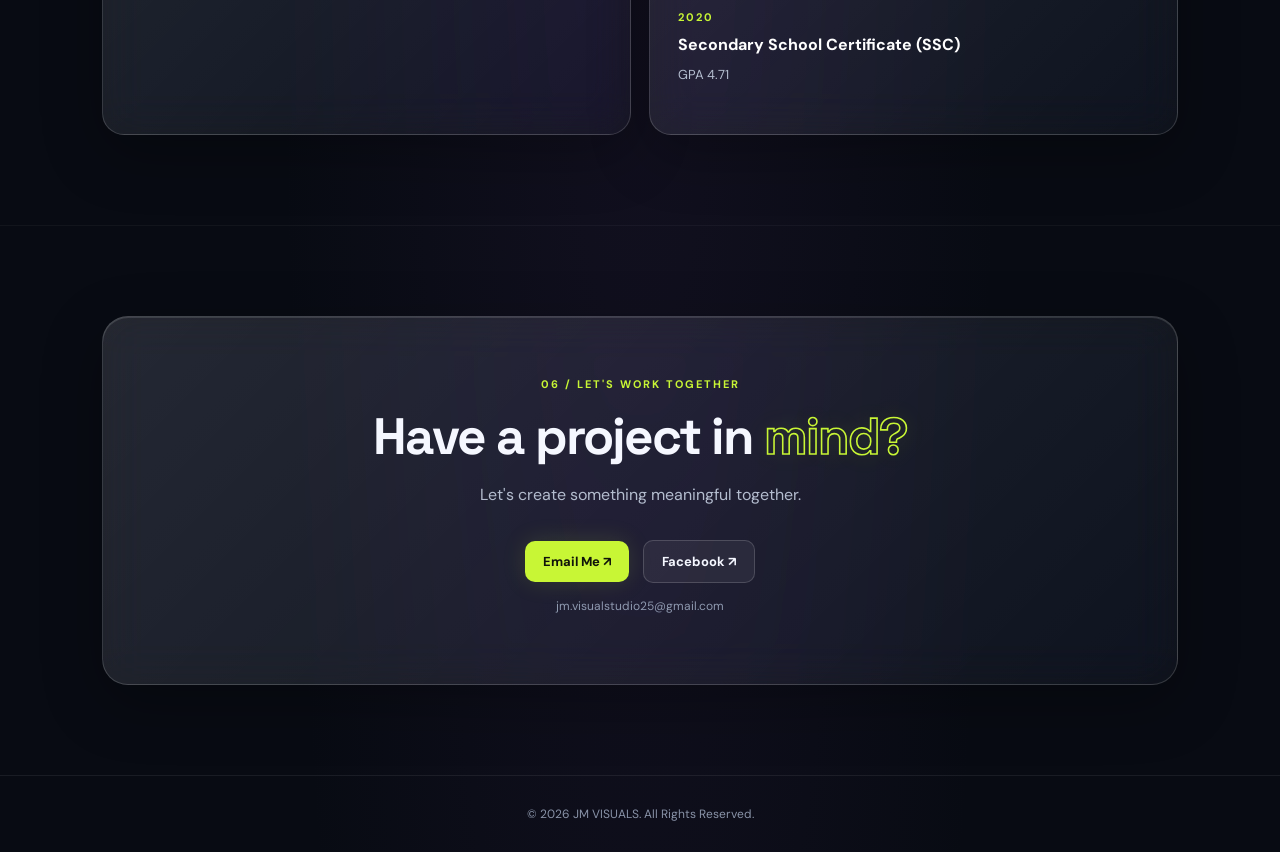
==== commit 66500108: "Update portfolio gallery order and removals" ====
--- a/index.html
+++ b/index.html
@@ -1,11 +1,10 @@
 <!DOCTYPE html>
-<html lang="en">
-<head>
+<html lang="en"><head>
 <meta charset="UTF-8"><meta name="viewport" content="width=device-width, initial-scale=1.0">
 <title>JM VISUALS — Creative Studio</title>
-<meta name="description" content="JM VISUALS — Graphic Designer, Video Editor & Creative Studio">
+<meta name="description" content="JM VISUALS — Graphic Designer, Video Editor &amp; Creative Studio">
 <link rel="stylesheet" href="style.css"><link rel="preconnect" href="https://fonts.googleapis.com">
-<link href="https://fonts.googleapis.com/css2?family=DM+Sans:wght@400;500;700&family=Space+Grotesk:wght@400;600;700&display=swap" rel="stylesheet">
+<link href="https://fonts.googleapis.com/css2?family=DM+Sans:wght@400;500;700&amp;family=Space+Grotesk:wght@400;600;700&amp;display=swap" rel="stylesheet">
 </head>
 <body>
 <header class="glass nav-wrap"><a class="logo" href="#home" aria-label="JM VISUALS Home"><img src="JM VISUALS LOGO.png" alt="JM VISUALS Logo"></a>
@@ -15,8 +14,8 @@
 <div class="hero-visual glass"><div class="orb"></div><img src="MAIN PIC.jpg" alt="JM VISUALS — Main portrait"><div class="floating-label glass">✦ JM VISUALS <span>CREATIVE STUDIO</span></div></div></section>
 <section id="about"><div class="section-heading"><small>01 / ABOUT</small><h2>Creativity with <em>purpose.</em></h2></div><div class="glass panel about-panel"><p>I'm a creative Graphic Designer and Video Editor with 4+ years of creative experience since 2020. I specialize in visual storytelling, branding, social media content and polished digital design. My approach combines creativity, attention to detail and a clear understanding of brand identity.</p><div class="stats"><div><strong>4+</strong><span>Years creating</span></div><div><strong>2</strong><span>Professional roles</span></div><div><strong>4</strong><span>Creative tools</span></div></div></div></section>
 <section id="experience"><div class="section-heading"><small>02 / EXPERIENCE</small><h2>Work that shaped <em>my craft.</em></h2></div><div class="experience-grid"><article class="glass panel"><span class="card-index">01</span><small>Senior Graphic Designer</small><h3>FEEL FASHION</h3><p class="location">Kachpur, Narayanganj</p><ul><li>Designed banners, posters and product advertisements.</li><li>Maintained consistent brand visuals.</li><li>Supported social media management.</li></ul></article><article class="glass panel"><span class="card-index">02</span><small>Senior Graphic Designer</small><h3>AL WASATIYYAH MART</h3><p class="location">Narayanganj</p><ul><li>Designed digital marketing graphics.</li><li>Edited promotional videos and reels.</li><li>Created branding materials.</li></ul></article></div></section>
-<section id="services"><div class="section-heading"><small>03 / SERVICES</small><h2>Creative <em>solutions.</em></h2></div><div class="cards"><article class="glass panel"><span>✦</span><h3>Graphic Design</h3><p>Social media posts, banners, ads and campaign visuals.</p></article><article class="glass panel"><span>◉</span><h3>Video Editing</h3><p>Engaging reels, promotional videos and storytelling.</p></article><article class="glass panel"><span>⬡</span><h3>Branding & Identity</h3><p>Consistent visual identity and brand materials.</p></article><article class="glass panel"><span>✧</span><h3>Photo Retouching</h3><p>Product editing, background removal and polished imagery.</p></article></div></section>
-<section id="portfolio"><div class="section-heading"><small>04 / SELECTED WORK</small><h2>Made to make an <em>impact.</em></h2><p>Selected creative projects and visual explorations.</p></div><div class="gallery"><img src="1.png" alt="Canva Education promotional design"><img src="3.jpg" alt="JM VISUALS graphic design project"><img src="New Project.png" alt="JM VISUALS creative design"><img src="pan 2 mobile.png" alt="JM VISUALS mobile design project"><img src="WhatsApp Image 2026-11-06 at 11.59.50 PM.jpeg" alt="JM VISUALS graphic design project"><img src="WhatsApp Image 2026-11-06 at 11.59.51 PM.jpeg" alt="JM VISUALS graphic design project"><img src="22970658933.jpg" alt="CREATIVITY DIGITIZED JM VISUALS digital assets banner"><img src="14758231567.jpg.jpeg" alt="Cinematic Bengali typography and video artwork"><img src="2020.2.jpg" alt="JM VISUALS graphic design artwork"><img src="94d9cf09bd864286a5651142bdd70095.jpg" alt="JM VISUALS creative design"><img src="BANNERE FOR CE 2026_page-0001.jpg" alt="Creative banner design 2026"><img src="Natural Cream Building with Arabic Text Overlay.png" alt="Arabic typography and architectural design"><img src="WhatsApp Image 2025-12-18 at 11.06.30 AM.png" alt="JM VISUALS design project"><img src="WhatsApp Image 2025-12-18 at 11.06.43 AM.jpg" alt="JM VISUALS design project"><img src="WhatsApp Image 2025-12-18 at 12.11.22 PM.jpg" alt="JM VISUALS design project"><img src="Your paragraph text.jpg" alt="JM VISUALS design artwork"></div></section>
-<section id="skills"><div class="section-heading"><small>05 / SKILLS & EDUCATION</small><h2>Tools of my <em>trade.</em></h2></div><div class="skills-grid"><div class="glass panel"><h3>Creative toolkit</h3><div class="skill-tags"><span>Adobe Photoshop</span><span>Canva</span><span>PixelLab</span><span>CapCut</span><span>Social Media Design</span><span>Photo Retouching</span><span>Branding</span><span>Background Removal</span></div><h3>Languages</h3><p>Bangla · Arabic · English</p></div><div class="glass panel"><h3>Education</h3><div class="education"><small>ONGOING</small><h4>Bachelor (Hons) — Al-Hadith & Islamic Studies</h4><p>Islamic Arabic University, Bangladesh</p></div><div class="education"><small>2021</small><h4>Higher Secondary Certificate (HSC)</h4><p>Humanities · GPA 4.81</p></div><div class="education"><small>2020</small><h4>Secondary School Certificate (SSC)</h4><p>GPA 4.71</p></div></div></div></section>
+<section id="services"><div class="section-heading"><small>03 / SERVICES</small><h2>Creative <em>solutions.</em></h2></div><div class="cards"><article class="glass panel"><span>✦</span><h3>Graphic Design</h3><p>Social media posts, banners, ads and campaign visuals.</p></article><article class="glass panel"><span>◉</span><h3>Video Editing</h3><p>Engaging reels, promotional videos and storytelling.</p></article><article class="glass panel"><span>⬡</span><h3>Branding &amp; Identity</h3><p>Consistent visual identity and brand materials.</p></article><article class="glass panel"><span>✧</span><h3>Photo Retouching</h3><p>Product editing, background removal and polished imagery.</p></article></div></section>
+<section id="portfolio"><div class="section-heading"><small>04 / SELECTED WORK</small><h2>Made to make an <em>impact.</em></h2><p>Selected creative projects and visual explorations.</p></div><div class="gallery"><img src="WhatsApp Image 2026-11-06 at 11.59.51 PM.jpeg" alt="JM VISUALS graphic design project"><img src="WhatsApp Image 2026-11-06 at 11.59.50 PM.jpeg" alt="JM VISUALS graphic design project"><img src="22970658933.jpg" alt="CREATIVITY DIGITIZED JM VISUALS digital assets banner"><img src="14758231567.jpg.jpeg" alt="Cinematic Bengali typography and video artwork"><img src="New Project.png" alt="JM VISUALS creative design"><img src="94d9cf09bd864286a5651142bdd70095.jpg" alt="JM VISUALS creative design"><img src="Your paragraph text.jpg" alt="JM VISUALS design artwork"><img src="Natural Cream Building with Arabic Text Overlay.png" alt="Arabic typography and architectural design"><img src="2020.2.jpg" alt="JM VISUALS graphic design artwork"><img src="1.png" alt="Canva Education promotional design"><img src="3.jpg" alt="JM VISUALS graphic design project"><img src="pan 2 mobile.png" alt="JM VISUALS mobile design project"><img src="WhatsApp Image 2025-12-18 at 11.06.43 AM.jpg" alt="JM VISUALS design project"><img src="WhatsApp Image 2025-12-18 at 12.11.22 PM.jpg" alt="JM VISUALS design project"></div></section>
+<section id="skills"><div class="section-heading"><small>05 / SKILLS &amp; EDUCATION</small><h2>Tools of my <em>trade.</em></h2></div><div class="skills-grid"><div class="glass panel"><h3>Creative toolkit</h3><div class="skill-tags"><span>Adobe Photoshop</span><span>Canva</span><span>PixelLab</span><span>CapCut</span><span>Social Media Design</span><span>Photo Retouching</span><span>Branding</span><span>Background Removal</span></div><h3>Languages</h3><p>Bangla · Arabic · English</p></div><div class="glass panel"><h3>Education</h3><div class="education"><small>ONGOING</small><h4>Bachelor (Hons) — Al-Hadith &amp; Islamic Studies</h4><p>Islamic Arabic University, Bangladesh</p></div><div class="education"><small>2021</small><h4>Higher Secondary Certificate (HSC)</h4><p>Humanities · GPA 4.81</p></div><div class="education"><small>2020</small><h4>Secondary School Certificate (SSC)</h4><p>GPA 4.71</p></div></div></div></section>
 <section id="contact"><div class="glass contact-panel"><small>06 / LET'S WORK TOGETHER</small><h2>Have a project in <em>mind?</em></h2><p>Let's create something meaningful together.</p><a class="btn" href="mailto:jm.visualstudio25@gmail.com">Email Me ↗</a><a class="btn secondary" href="https://www.facebook.com/jmeditor24" target="_blank" rel="noopener">Facebook ↗</a><p class="contact-email">jm.visualstudio25@gmail.com</p></div></section>
 </main><footer>© 2026 JM VISUALS. All Rights Reserved.</footer><script src="script.js"></script></body></html>
